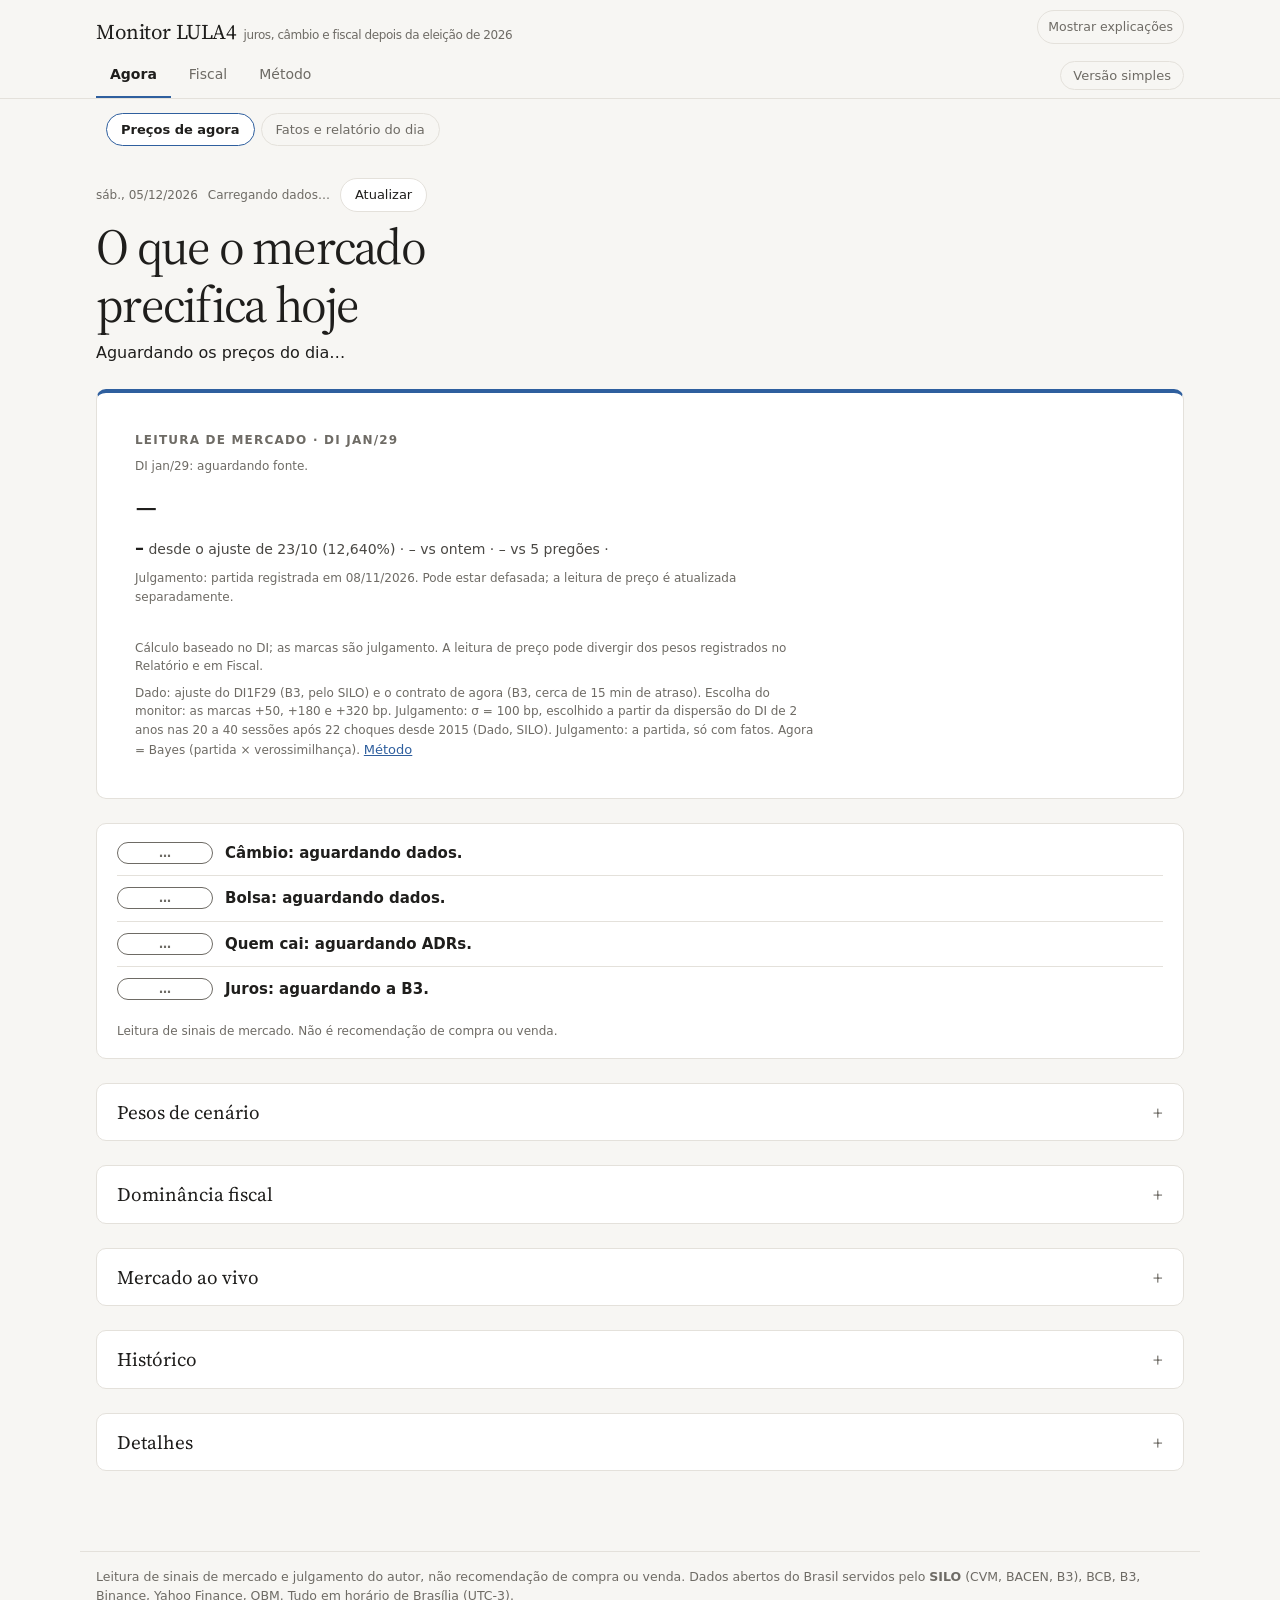
==== index.html @ 4f63d5fe "Fix Copom table, split fiscal alarms from conditions, daily price PR in Actions - Relatório: Copom c" ====
<!doctype html><html lang="pt-BR"><head><meta charset="utf-8"><meta name="viewport" content="width=device-width,initial-scale=1">
<title>Painel intraday · Monitor LULA4</title><meta name="robots" content="index,follow">
<link rel="preconnect" href="https://fonts.googleapis.com"><link rel="stylesheet" href="https://fonts.googleapis.com/css2?family=Source+Serif+4:opsz,wght@8..60,400&display=swap">
<link rel="stylesheet" href="assets/style.css">
<style>
/* Same look as the daily rates report: serif title and big numbers, light cards, sentence case. */
:root {
  --bg: #f7f6f3; --panel: #ffffff; --fg: #1f1e1c; --fg2: #4a4844; --muted: #6e6b65;
  --rule: #e4e1db; --grid: #eeece7; --accent: #2f5f9e;
  --s1: #2a78d6; --s1soft: #cfe0f6; --s2: #d0612f; --up: #b3261e; --down: #0f7b4f; --warn: #a15c00;
  --warnbg: #fbf1df; --badbg: #fbe8e5; --okbg: #e5f3eb;
  --f-body: system-ui, -apple-system, "Segoe UI", Roboto, sans-serif;
  --f-serif: "Source Serif 4", Georgia, "Times New Roman", serif;
  --f-mono: var(--f-body);
  --r: 10px;
}
@media (prefers-color-scheme: dark) { :root:not([data-theme="light"]) {
  --bg: #1a1917; --panel: #23221f; --fg: #edebe7; --fg2: #c2bfb8; --muted: #9a968f;
  --rule: #35332f; --grid: #2c2a27; --accent: #7fb0ee; --s1: #4a90e6; --s1soft: #1f3552; --s2: #e07a4a;
  --up: #f2847a; --down: #4cc38a; --warn: #f0b45c; --warnbg: #33270f; --badbg: #3a1d1a; --okbg: #12301f; color-scheme: dark; } }
:root[data-theme="dark"] {
  --bg: #1a1917; --panel: #23221f; --fg: #edebe7; --fg2: #c2bfb8; --muted: #9a968f;
  --rule: #35332f; --grid: #2c2a27; --accent: #7fb0ee; --s1: #4a90e6; --s1soft: #1f3552; --s2: #e07a4a;
  --up: #f2847a; --down: #4cc38a; --warn: #f0b45c; --warnbg: #33270f; --badbg: #3a1d1a; --okbg: #12301f; color-scheme: dark; }
* { box-sizing: border-box; }
body { margin: 0; background: var(--bg); color: var(--fg); font-family: var(--f-body); font-size: 15px; line-height: 1.5; -webkit-text-size-adjust: 100%; }
.wrap { max-width: 1120px; margin: 0 auto; padding: 0 16px 56px; display: flex; flex-direction: column; gap: 32px; }
a { color: var(--accent); }
.head { display: flex; flex-direction: column; gap: 6px; padding-top: 24px; }
h1 { font-family: var(--f-serif); font-weight: 400; font-size: 32px; line-height: 1.15; margin: 0; text-wrap: balance; }
.take { font-size: 17px; color: var(--fg); margin: 2px 0 0; max-width: 70ch; }
.sub { font-size: 13px; color: var(--muted); margin: 0; max-width: 80ch; }
.links { display: flex; flex-wrap: wrap; gap: 4px 16px; font-size: 13px; margin-top: 4px; }
.links a { color: var(--muted); }
.meta { font-size: 12px; color: var(--muted); display: flex; gap: 10px; align-items: center; flex-wrap: wrap; font-variant-numeric: tabular-nums; }
h2 { font-size: 20px; font-weight: 600; margin: 0; }
.ct { font-family: var(--f-serif); font-weight: 400; font-size: 21px; margin: 0 0 4px; }
h3 { font-size: 14px; font-weight: 600; margin: 16px 0 6px; }
h4 { font-size: 13px; font-weight: 600; margin: 14px 0 4px; color: var(--fg); }
p { margin: 0 0 8px; }
button { font: inherit; font-size: 13px; min-height: 34px; padding: 4px 14px; border-radius: 999px; border: 1px solid var(--rule); background: var(--panel); color: var(--fg); cursor: pointer; }
button:focus-visible, a:focus-visible, summary:focus-visible { outline: 2px solid var(--accent); outline-offset: 2px; }
.up { color: var(--up); } .down { color: var(--down); }
.sec { display: flex; flex-direction: column; gap: 12px; scroll-margin-top: 12px; }
.sec > .lead { font-size: 13px; color: var(--muted); max-width: 80ch; margin: -4px 0 0; }

/* tiles */
.strip { display: grid; grid-template-columns: repeat(auto-fit, minmax(min(100%, 12rem), 1fr)); gap: 12px; }
.strip a { text-decoration: none; color: inherit; background: var(--panel); border: 1px solid var(--rule); border-radius: var(--r); padding: 14px 16px; min-width: 0; display: flex; flex-direction: column; gap: 2px; }
.strip a:hover { border-color: var(--muted); }
.strip .k { font-size: 12px; color: var(--muted); }
.strip .v { font-family: var(--f-serif); font-weight: 400; font-size: 28px; line-height: 1.2; font-variant-numeric: tabular-nums; overflow-wrap: anywhere; }
.strip .s { font-size: 12px; color: var(--muted); }

.panel { background: var(--panel); border: 1px solid var(--rule); border-radius: var(--r); padding: 18px 20px; min-width: 0; }
.two { display: grid; grid-template-columns: repeat(auto-fit, minmax(min(100%, 22rem), 1fr)); gap: 12px; }
.lead { color: var(--fg2); }
.note { font-size: 12px; color: var(--muted); margin: 10px 0 0; }
.err { font-size: 12px; color: var(--warn); margin-top: 4px; }
.ph { border-style: dashed; background: transparent; }

/* verdicts */
.verdict { border-radius: var(--r); padding: 10px 12px; font-size: 14px; display: flex; gap: 10px; align-items: flex-start; }
.verdict > b { font-size: 12px; font-weight: 600; padding: 1px 8px; border-radius: 999px; white-space: nowrap; border: 1px solid currentColor; }
.verdict.bad { background: var(--badbg); } .verdict.bad > b { color: var(--up); }
.verdict.warn { background: var(--warnbg); } .verdict.warn > b { color: var(--warn); }
.verdict.ok { background: var(--okbg); } .verdict.ok > b { color: var(--down); }
.now { display: grid; gap: 0; }
.hero .hk { font-size: 12px; color: var(--muted); text-transform: uppercase; letter-spacing: .04em; }
.hero .hv { font-family: var(--f-serif); font-size: 36px; line-height: 1.15; margin: 2px 0 4px; }
.hero .hs { font-size: 14px; color: var(--fg2); } .hero .hs b { font-size: 18px; color: var(--fg); }
.hero .bars { display: grid; gap: 6px; margin-top: 14px; }
.hero .hbar { display: grid; grid-template-columns: 9rem minmax(0, 1fr) 3.2rem; gap: 2px 10px; align-items: center; font-size: 14px; }
.hero .bt { height: 14px; background: var(--grid); border-radius: 4px; overflow: hidden; } .hero .bt i { display: block; height: 100%; }
.hero .bv { text-align: right; font-variant-numeric: tabular-nums; font-weight: 600; }
.hero .bs { grid-column: 2 / 4; font-size: 12px; color: var(--muted); margin-top: -2px; }
.hero .src { font-size: 12px; color: var(--muted); margin: 8px 0 0; }
@media (max-width: 520px) { .hero .hbar { grid-template-columns: 6.5rem minmax(0, 1fr) 3rem; } .hero .hv { font-size: 28px; } }
html[data-leia="off"] .sec > .lead { display: none; }
.item { display: grid; grid-template-columns: 96px minmax(0, 1fr); gap: 4px 12px; padding: 11px 0; border-top: 1px solid var(--rule); }
.item:first-of-type { border-top: 0; padding-top: 0; }
.chip { font-size: 12px; font-weight: 600; padding: 1px 8px; border-radius: 999px; text-align: center; align-self: start; color: var(--muted); border: 1px solid currentColor; }
.chip.ok { color: var(--down); } .chip.warn { color: var(--warn); } .chip.bad { color: var(--up); }
.item .what { font-weight: 600; }
.item .do { color: var(--fg2); font-size: 14px; margin-top: 3px; }
.item .do b { color: var(--fg); }

.key { display: flex; flex-wrap: wrap; gap: 4px 16px; font-size: 13px; color: var(--fg2); margin-bottom: 4px; }
.stack { display: flex; height: 22px; border-radius: 6px; overflow: hidden; background: var(--grid); margin: 6px 0; }
.stack span { display: block; height: 100%; }
.mono { font-variant-numeric: tabular-nums; }
.fxi { display: grid; grid-template-columns: repeat(auto-fit, minmax(min(100%, 11rem), 1fr)); gap: 10px; }
.fxi > div { border: 1px solid var(--rule); border-radius: var(--r); padding: 10px 12px; min-width: 0; }
.fxi .k { font-size: 12px; color: var(--muted); }
.fxi .v { font-family: var(--f-serif); font-size: 24px; font-weight: 400; font-variant-numeric: tabular-nums; }
.fxi .s { font-size: 12px; color: var(--fg2); }
.key i { display: inline-block; width: 12px; height: 10px; border-radius: 2px; margin-right: 5px; vertical-align: -1px; }

/* tables */
table { border-collapse: collapse; width: 100%; font-size: 14px; font-variant-numeric: tabular-nums; }
th, td { padding: 8px; border-bottom: 1px solid var(--rule); text-align: left; vertical-align: top; }
thead th { font-size: 12px; font-weight: 500; color: var(--muted); vertical-align: bottom; }
td.n, th.n { text-align: right; white-space: nowrap; }
th small { display: block; font-weight: 400; color: var(--muted); font-size: 12px; }
.tw { overflow-x: auto; }
.okc, .badc { font-size: 11px; padding: 0 6px; border-radius: 999px; margin-left: 4px; border: 1px solid currentColor; }
.okc { color: var(--down); } .badc { color: var(--up); }
tr.hl th, tr.hl td { font-weight: 600; }
.bar { display: inline-block; height: 8px; border-radius: 2px; background: var(--s1); vertical-align: middle; margin-right: 6px; }

/* charts */
.chart { position: relative; touch-action: pan-y; }
.chart svg { display: block; width: 100%; height: auto; }
.chart text { fill: var(--muted); font-family: var(--f-body); font-size: 10px; font-variant-numeric: tabular-nums; }
.tip { position: absolute; pointer-events: none; background: var(--panel); color: var(--fg); border: 1px solid var(--rule); box-shadow: 0 2px 8px rgba(0,0,0,.12); font-size: 12px; font-variant-numeric: tabular-nums; padding: 4px 8px; border-radius: 6px; white-space: nowrap; transform: translate(-50%, -115%); }
.legend { display: flex; flex-wrap: wrap; gap: 4px 14px; font-size: 12px; color: var(--muted); margin-bottom: 4px; }
.legend span::before { content: ""; display: inline-block; width: 12px; height: 3px; border-radius: 2px; background: var(--c); vertical-align: middle; margin-right: 5px; }
.legend span.dash::before { background: none; border-top: 2px dashed var(--c); height: 0; }

/* similarity */
.simlist { display: grid; gap: 6px; margin-top: 6px; }
.sim { display: grid; grid-template-columns: minmax(0, 190px) minmax(0, 1fr) 46px; gap: 10px; align-items: center; font-size: 13px; }
.sim .bar2 { height: 10px; border-radius: 3px; background: var(--grid); overflow: hidden; }
.sim .bar2 span { display: block; height: 100%; background: var(--s1); }
.sim.top .bar2 span { background: var(--up); }
.sim.top .nm { font-weight: 600; }
.sim .pc { text-align: right; font-variant-numeric: tabular-nums; }
.sim .nm small { color: var(--muted); margin-left: 4px; }
@media (max-width: 560px) { .sim { grid-template-columns: minmax(0, 1fr) 46px; } .sim .bar2 { grid-column: 1 / -1; grid-row: 2; } }

/* collapsed details */
details { border-top: 1px solid var(--rule); }
details:first-of-type { border-top: 0; }
summary { cursor: pointer; padding: 10px 0; font-weight: 600; list-style: none; display: flex; justify-content: space-between; gap: 12px; min-height: 44px; align-items: center; }
summary::-webkit-details-marker { display: none; }
summary::after { content: "+"; color: var(--muted); font-size: 18px; font-weight: 400; }
details[open] > summary::after { content: "−"; }
details > div { padding: 0 0 12px; color: var(--fg2); font-size: 14px; }
details > div p, details > div li { max-width: 72ch; }
details.box { background: var(--panel); border: 1px solid var(--rule); border-radius: var(--r); padding: 4px 20px; }
details.box > summary { font-family: var(--f-serif); font-weight: 400; font-size: 19px; }
details.box > div { padding-bottom: 16px; }
details.box > summary h2 { font: inherit; margin: 0; }
.how { font-size: 13px; color: var(--accent); white-space: nowrap; }
code { font-size: 12.5px; background: var(--grid); padding: 1px 4px; border-radius: 3px; }

/* dominance score */
.dom { display: grid; grid-template-columns: 150px minmax(0, 1fr); gap: 16px; align-items: start; margin-top: 6px; }
.score { border-radius: var(--r); padding: 12px 10px; text-align: center; background: var(--grid); }
.score .sn { display: block; font-family: var(--f-serif); font-size: 56px; line-height: 1; font-weight: 400; font-variant-numeric: tabular-nums; }
.score .sd { display: block; font-size: 12px; color: var(--fg2); margin-top: 6px; }
.score.ok { background: var(--okbg); } .score.ok .sn { color: var(--down); }
.score.warn { background: var(--warnbg); } .score.warn .sn { color: var(--warn); }
.score.bad { background: var(--badbg); } .score.bad .sn { color: var(--up); }
.sig { list-style: none; margin: 0; padding: 0; display: grid; gap: 0; }
.sig li { display: grid; grid-template-columns: 14px minmax(0, 1fr) auto; gap: 10px; align-items: baseline; padding: 7px 0; border-top: 1px solid var(--rule); font-size: 14px; }
.sig li:first-child { border-top: 0; }
.sig li::before { content: ""; width: 10px; height: 10px; border-radius: 50%; background: var(--grid); border: 1px solid var(--rule); transform: translateY(1px); }
.sig li.on::before { background: var(--up); border-color: var(--up); }
.sig li.na { color: var(--muted); }
.sig .v { font-size: 13px; color: var(--fg2); white-space: nowrap; font-variant-numeric: tabular-nums; }
.sig li.on .t { font-weight: 600; }
@media (max-width: 560px) { .sig li { grid-template-columns: 14px minmax(0, 1fr); } .sig .v { grid-column: 2; white-space: normal; } .dom { grid-template-columns: minmax(0, 1fr); } .score { display: flex; align-items: baseline; gap: 10px; text-align: left; } .score .sn { font-size: 40px; } }
@media (max-width: 560px) {
  body { font-size: 14.5px; }
  .wrap { gap: 26px; }
  h1 { font-size: 26px; }
  .take { font-size: 16px; }
  .strip { grid-template-columns: repeat(2, minmax(0, 1fr)); gap: 8px; }
  .strip a { padding: 10px 12px; }
  .strip .v { font-size: 22px; }
  .panel { padding: 14px; }
  details.box { padding: 2px 14px; }
  .item { grid-template-columns: minmax(0, 1fr); }
  .chip { justify-self: start; }
  .verdict { flex-direction: column; gap: 6px; }
  table.cards thead { display: none; }
  table.cards, table.cards tbody, table.cards tr, table.cards th, table.cards td { display: block; width: 100%; }
  table.cards tr { border: 1px solid var(--rule); border-radius: var(--r); padding: 8px 10px; margin-bottom: 8px; display: grid; grid-template-columns: repeat(3, minmax(0, 1fr)); gap: 6px 10px; }
  table.cards th { border: 0; padding: 0 0 2px; font-size: 14px; grid-column: 1 / -1; }
  table.cards th small { display: inline; margin-left: 6px; }
  table.cards td { border: 0; padding: 0; text-align: left; white-space: normal; }
  table.cards td::before { content: attr(data-label); display: block; font-size: 11px; color: var(--muted); }
  table.cards td.cond { grid-column: 1 / -1; display: block; text-align: left; color: var(--fg2); font-size: 13px; white-space: normal; }
  table.cards td.cond::before { content: none; }
}
table.compact th, table.compact td { padding: 7px 6px; }
@media (max-width: 560px) { table.compact { font-size: 13px; } table.compact .hide-m { display: none; } table.compact th small { font-size: 11px; } }
img{max-width:100%}[hidden]:not([hidden=until-found i]){display:none!important}
</style>
<link rel="stylesheet" href="assets/remake.css">
<style>.site-head{background:var(--bg,#f7f6f3)} .wrap{padding-top:0}</style><link rel="stylesheet" href="assets/leia.css"><script src="assets/leia.js" defer></script></head><body>
<header class="site-head"><div class="in"><p class="site-title">Monitor LULA4<small>juros, câmbio e fiscal depois da eleição de 2026</small></p><nav class="tabs" aria-label="Páginas"><a href="index.html" aria-current="page">Agora</a><a href="dominancia.html">Fiscal</a><a href="metodo.html">Método</a><a href="simples.html" class="tab-simple">Versão simples</a></nav></div></header><nav class="subtabs" aria-label="Agora"><a href="index.html" aria-current="page">Preços de agora</a><a href="relatorio.html">Fatos e relatório do dia</a></nav>


<div class="wrap">
  <header class="head" id="topo">
    <div class="meta"><span id="today"></span><span id="clock">Carregando dados…</span><button id="refresh" type="button">Atualizar</button></div>
    <h1>O que o mercado precifica hoje</h1>
    <p class="take" id="take">Aguardando os preços do dia…</p>
  </header>

  <section class="sec" id="s-px" aria-label="O que o DI precifica">
  <div class="panel hero">
    <div class="hk">Leitura de mercado · DI jan/29</div>
    <p class="src" id="di-status" role="status">DI jan/29: aguardando fonte.</p>
    <div class="hv" id="hx-sc">–</div>
    <div class="hs"><b id="hx-bp">–</b> desde o ajuste de 23/10 (12,640%) · <span id="hx-d1">–</span> vs ontem · <span id="hx-d5">–</span> vs 5 pregões · <span id="hx-pos"></span></div>
    <p class="src" id="weights-status" role="status">Partida: aguardando arquivo de pesos.</p>
    <div class="bars" id="hx-bars"></div>
    <p class="src">Cálculo baseado no DI; as marcas são julgamento. A leitura de preço pode divergir dos pesos registrados no Relatório e em Fiscal.</p>
    <p class="src">Dado: ajuste do DI1F29 (B3, pelo SILO) e o contrato de agora (B3, cerca de 15 min de atraso). Escolha do monitor: as marcas +50, +180 e +320 bp. Julgamento: σ = 100 bp, escolhido a partir da dispersão do DI de 2 anos nas 20 a 40 sessões após 22 choques desde 2015 (Dado, SILO). Julgamento: a partida, só com fatos. Agora = Bayes (partida × verossimilhança). <a class="how" href="#m6">Método</a></p>
  </div>
  </section>

  <section class="sec" aria-label="Resumo">
  <nav class="strip" aria-label="Números principais" hidden>
    <a href="#s-sc" hidden><div class="k">Cenário que o DI precifica</div><div class="v" id="m-sc">–</div><div class="s" id="m-sc-s">–</div></a>
    <a href="#s-dom"><div class="k">Dominância fiscal</div><div class="v" id="m-dom">–</div><div class="s" id="m-dom-s">sinais acesos</div></a>
    <a href="#s-di"><div class="k">DI jan/29</div><div class="v" id="m-di">–</div><div class="s" id="m-di-s">abre às 9h</div></a>
    <a href="#s-fx"><div class="k" id="m-fx-k">Dólar vs PTAX anterior</div><div class="v" id="m-fx">–</div><div class="s" id="m-fx-s">–</div></a>
  </nav>
  <div id="pagemsg" class="verdict warn" hidden></div>
  <div class="panel now" aria-label="Leitura de agora">
    <div class="item" id="n-fx"><span class="chip">…</span><div><div class="what">Câmbio: aguardando dados.</div></div></div>
    <div class="item" id="n-eq"><span class="chip">…</span><div><div class="what">Bolsa: aguardando dados.</div></div></div>
    <div class="item" id="n-who"><span class="chip">…</span><div><div class="what">Quem cai: aguardando ADRs.</div></div></div>
    <div class="item" id="n-di"><span class="chip">…</span><div><div class="what">Juros: aguardando a B3.</div></div></div>
    <p class="note">Leitura de sinais de mercado. Não é recomendação de compra ou venda.</p>
  </div>
  </section>

  <section class="sec" id="s-sc"><details class="box"><summary><h2 id="h-sc">Pesos de cenário</h2></summary><div>
    <p class="lead">O peso de partida vem do relatório diário de juros (só fatos, escala de 3 degraus). O peso de agora aplica a regra de mercado a ele. A coluna "O DI precifica" mostra o cenário que a alta do DI jan/29 desde <span id="el-d">23/10</span> já paga. <a class="how" href="#m6">Como funciona</a></p>
    <div class="panel">
    <div class="tw"><table class="cards">
      <thead><tr><th>Cenário</th><th class="n">Início (relatório diário)</th><th class="n">Agora (mercado)</th><th class="n">O DI precifica</th><th class="n">DI jan/29 esperado</th><th class="n">1 mês</th><th class="n">3 meses</th><th class="n">12 meses</th><th>O que precisa acontecer</th></tr></thead>
      <tbody id="scen"><tr><td>Aguardando o câmbio…</td></tr></tbody>
    </table></div>
    <div id="sc-out" class="verdict warn" style="margin-top:10px" hidden></div>
    <p class="note"><b>Nota sobre 12 meses:</b> a coluna de 12 meses usa o dólar futuro (DOL) como âncora. O futuro inclui cerca de 5,5% ao ano de diferencial de juros. Ele é o preço para travar o dólar, não uma previsão pura. Na média, o dólar à vista sobe menos do que o futuro indica. <a class="how" href="#m7">Como funciona</a></p>
    </div>
    <div class="panel ph" id="s-facts">
      <h3 style="margin-top:0">Fatos do dia: escala de 3 degraus</h3>
      <p class="note" style="margin:0">Hoje os fatos do dia e os pesos de partida estão no <a href="relatorio.html">relatório diário de juros</a>. Quando o relatório entrar neste painel, a tabela de fatos fica aqui.</p>
    </div>
  </div></details></section>

  <section class="sec" id="s-dom"><details class="box"><summary><h2 id="h-dom">Dominância fiscal</h2></summary><div>
    <p class="lead">Há dominância fiscal quando subir o juro deixa de proteger o real: o juro sobe, o real cai e a inflação esperada sobe, tudo junto. O placar acende cada um dos 6 sinais de mercado que mostram isso. <a class="how" href="#m10">Como funciona</a></p>
    <div class="panel">
    <div class="dom">
      <div class="score" id="dom-score"><span class="sn" id="dom-n">–</span><span class="sd" id="dom-of">sinais acesos</span></div>
      <ul class="sig" id="dom-list"><li class="na"><span class="t">Aguardando o SILO e a B3…</span></li></ul>
    </div>
    <div id="dom-out" class="verdict warn" style="margin-top:12px" hidden></div>
    <h3>Juro de 2 anos: nominal, real e inflação implícita</h3>
    <div class="tw"><table class="compact">
      <thead><tr><th>Taxa</th><th class="n">23/10</th><th class="n">Último fech.</th><th class="n">Agora</th><th class="n">Desde 23/10</th></tr></thead>
      <tbody id="dom-tab"><tr><td>Aguardando o SILO…</td></tr></tbody>
    </table></div>
    <h3>Correlação de 20 dias entre o DI de 2 anos e o dólar</h3>
    <div class="legend"><span style="--c:var(--s1)">Correlação dos movimentos diários</span><span class="dash" style="--c:var(--muted)">Zero</span></div>
    <div class="chart" id="c-corr"></div>
    <div class="err" id="e-silo" hidden></div>
    <p class="note" id="dom-src">Histórico: SILO (curvas PRE e DPL da B3, vértice de 720 dias, e PTAX do BCB), 2 anos de dados diários. Hoje: variação do DI jan/29 e do DAP de cerca de 2 anos (B3) e o dólar de agora.</p>
    </div>
  </div></details></section>

  <section class="sec" id="s-live"><details class="box"><summary><h2 id="h-live">Mercado ao vivo</h2></summary><div>
    <p class="lead">Juros, câmbio e bolsa, com cerca de 15 minutos de atraso na B3. Cada cartão diz de onde vem o número.</p>
    <div class="panel" id="s-di"><h3 class="ct">Juros</h3>
    <p class="lead">Um dólar mais alto já sobe o DI, porque traz mais inflação. A parte que sobra não é explicada pelo câmbio. Ela inclui prêmio fiscal, mas também Selic e inflação esperada. <a class="how" href="#m5">Como funciona</a></p>
    <div class="fxi" style="margin-bottom:12px">
      <div><div class="k">DI jan/29 (DI1F29)</div><div class="v" id="di29-v">–</div><div class="s" id="di29-s">–</div></div>
      <div><div class="k">Vértice que mais subiu</div><div class="v" id="dimax-v">–</div><div class="s" id="dimax-s">–</div></div>
    </div>
    <h3>Curva de DI da B3: ajuste anterior contra agora</h3>
    <div class="legend"><span class="dash" style="--c:var(--muted)">Ajuste anterior</span><span style="--c:var(--s1)">Agora (último negócio)</span><span style="--c:var(--s2)">Ponto = DI jan/29</span></div>
    <div class="chart" id="c-di"></div>
    <div class="tw"><table class="compact">
      <thead><tr><th>Contrato</th><th class="n">Ajuste ant.</th><th class="n">Agora</th><th class="n">Variação</th></tr></thead>
      <tbody id="di-tab"><tr><td>Carregando…</td></tr></tbody>
    </table></div>
    <h3>Choque local: sem o movimento global</h3>
    <p style="font-size:14px">Parte global = o que o peso mexicano, o rand, o Treasury de 10 anos, o ETF de emergentes (EEM) e o índice do dólar (DXY) explicam hoje. O resto é local. O global explica pouco do DI; a maior parte do movimento é local.</p>
    <div class="tw"><table class="compact">
      <thead><tr><th>Hoje</th><th class="n">Bruto</th><th class="n">Global</th><th class="n">Local</th><th class="n">Local em desvios</th></tr></thead>
      <tbody id="loc-tab"><tr><td>Aguardando o Yahoo…</td></tr></tbody>
    </table></div>
    <h3>Prêmio do DI jan/29 sobre a Selic do Focus</h3>
    <div class="fxi">
      <div><div class="k">DI jan/29 agora</div><div class="v" id="pr-di">–</div><div class="s" id="pr-di-s">–</div></div>
      <div><div class="k">Taxa que o Focus implica</div><div class="v" id="pr-fo">–</div><div class="s" id="pr-fo-s">–</div></div>
      <div><div class="k">Prêmio</div><div class="v" id="pr-bp">–</div><div class="s">prazo e risco, mais o erro do Focus</div></div>
    </div>
    <p class="note" id="pr-note">Só informação: o prêmio não entra na regra dos pesos.</p>
    <div id="di-out" class="verdict warn" style="margin-top:10px"><b>Aguardando</b><span>O pregão de DI abre às 9h.</span></div>
    <div class="err" id="e-di" hidden></div>
    <p class="note" id="di-src">Fonte do DI: B3, API cotacao.b3.com.br/mds/api/v1/DerivativeQuotation/DI1 (contratos DI1F27, F28, F29, F31 e F33; "Ajuste ant." = preço de ajuste do pregão anterior, "Agora" = último preço negociado), lida a cada 2 min com cerca de 15 min de atraso.</p>
    </div>
    <div class="panel" id="s-fx"><h3 class="ct">Câmbio</h3>
    <p class="lead">Antes das 9h o câmbio oficial não negocia. O painel compara as fontes e descarta a que destoa. <a class="how" href="#m1">Como funciona</a></p>
    <div class="tw"><table class="compact">
      <thead><tr><th>Fonte</th><th class="n">Cotação</th><th class="n">vs PTAX</th><th>Status</th></tr></thead>
      <tbody id="fx-tab"><tr><td>Carregando…</td></tr></tbody>
    </table></div>
    <div id="fx-out" class="verdict warn" style="margin-top:10px" hidden></div>
    <div class="err" id="e-ptax" hidden></div>
    <p class="note" id="lim-note">Limite de alta do dólar futuro: aguardando a PTAX.</p>
    <h3>USDT/BRL, últimas 48 horas</h3>
    <div class="legend"><span style="--c:var(--s1)">USDT/BRL</span><span class="dash" style="--c:var(--muted)" id="lg-ptax">PTAX anterior</span></div>
    <div class="chart" id="c-usdt"></div><div class="err" id="e-usdt" hidden></div>
      <h3 id="s-cup" style="margin-top:22px">Curva do dólar e cupom cambial</h3>
    <p class="lead">O dólar futuro até 2031 e o DI do mesmo mês dão o juro em dólar que o mercado embute no futuro. Se o cupom salta de um dia para o outro, o futuro e o spot descolaram. <a class="how" href="#m9">Como funciona</a></p>
    <h3>Dólar futuro contra os 3 cenários</h3>
    <div class="legend"><span class="dash" style="--c:var(--muted)">DOL, ajuste anterior</span><span style="--c:var(--s1)">DOL, último negócio</span><span style="--c:var(--down)">Âncora retomada</span><span style="--c:var(--warn)">Deriva fiscal</span><span style="--c:var(--up)">Estresse e espiral</span></div>
    <div class="chart" id="c-dol"></div>
    <p class="note" id="dol-note">Aguardando o dólar futuro e o câmbio…</p>
    <h3>Cupom cambial implícito</h3>
    <div class="legend"><span class="dash" style="--c:var(--muted)">Ajuste anterior</span><span style="--c:var(--s1)">Agora (onde o dólar futuro negociou)</span></div>
    <div class="chart" id="c-cup"></div>
    <div class="tw"><table class="compact">
      <thead><tr><th>Contrato</th><th class="n">DOL ajuste ant.</th><th class="n">DOL agora</th><th class="n">Cupom ant.</th><th class="n">Cupom agora</th></tr></thead>
      <tbody id="cup-tab"><tr><td>Carregando…</td></tr></tbody>
    </table></div>
    <div id="cup-out" class="verdict warn" style="margin-top:10px" hidden></div>
    <div class="err" id="e-dol" hidden></div>
    <p class="note">Fonte: B3, API cotacao.b3.com.br/mds/api/v1/DerivativeQuotation/DOL (dólar futuro) e DI1 (juros), lido pelo navegador; o DOL é lido a cada 8 min, com cerca de 15 min de atraso. * = menos de 20 dias úteis: cupom instável, fora do gráfico.</p>
    </div>
    <div class="panel" id="s-eq"><h3 class="ct">Bolsa</h3>
    <p class="lead">O EWZ cai em dólar por dois motivos: o real perde valor e as ações caem em reais. Antes das 9h o dólar à vista não negocia, então há duas leituras possíveis. <a class="how" href="#m2">Como funciona</a></p>

    <h3>Leitura 1: se o dólar de agora estiver certo</h3>
    <p style="font-size:14px">Ibovespa implícito em reais: <b id="eq-tot" class="mono">–</b>. Partes da queda:</p>
    <div class="stack" id="eq-bar" role="img" aria-label="Partes da queda do Ibovespa"></div>
    <div class="key" id="eq-key"></div>

    <h3>Leitura 2: se a bolsa estiver certa</h3>
    <div class="fxi">
      <div><div class="k">Dólar que torna o EWZ coerente</div><div class="v" id="fi-v">–</div><div class="s" id="fi-r">–</div></div>
      <div><div class="k">Dólar de agora (USDT sem prêmio)</div><div class="v" id="fi-now">–</div><div class="s" id="fi-now-s">–</div></div>
    </div>
    <div id="eq-out" class="verdict warn" style="margin-top:12px" hidden></div>

    <h3>Fluxo estrangeiro na bolsa (B3, ações)</h3>
    <div class="fxi">
      <div><div class="k">Último dia</div><div class="v" id="ff-1">–</div><div class="s" id="ff-1s">–</div></div>
      <div><div class="k">Soma de 5 dias</div><div class="v" id="ff-5">–</div><div class="s" id="ff-5s">–</div></div>
    </div>
    <div class="err" id="e-flow" hidden></div>
    <p class="note">Fonte: SILO (B3, investidor estrangeiro, R$). O dado sai com 2 dias úteis de atraso, e a B3 guarda só cerca de 21 dias, então não há teste histórico. "Saída forte" = soma de 5 dias abaixo de −3 bi, por julgamento. É só o fluxo em ações, não o de DI nem o de câmbio, e não move os pesos dos cenários.</p>
    <h3>Ação por ação, pelas ADRs em Nova York</h3>
    <p class="lead" style="font-size:14px">Cada ação tem a própria sensibilidade ao dólar. O desvio mostra quanto ela cai além do normal, em desvios padrão. <a class="how" href="#m4">Como funciona</a></p>
    <div class="tw"><table class="compact">
      <thead><tr><th>Ação</th><th class="n">Em reais</th><th class="n">Justo</th><th class="n">Desvio</th><th class="hide-m">Leitura</th></tr></thead>
      <tbody id="stk"><tr><td>Carregando…</td></tr></tbody>
    </table></div>
    <h3>EWZ hoje, pré-mercado incluído</h3>
    <div class="legend"><span style="--c:var(--s2)">EWZ</span><span class="dash" style="--c:var(--muted)">Fechamento anterior</span></div>
    <div class="chart" id="c-ewz"></div><div class="err" id="e-y" hidden></div>
    <p class="note">Pré-mercado: das 5h às 10h30 de Brasília, com pouco volume.</p>
    </div>
  </div></details></section>

  <section class="sec" id="s-hist"><details class="box"><summary><h2 id="h-hist">Histórico</h2></summary><div>
    <p class="lead">O painel grava uma leitura a cada 5 minutos enquanto você o tem aberto, neste navegador. O histórico base vem de um arquivo do site, com as leituras feitas até 28/10/2026. Antes disso e nos dias sem leitura, o SILO completa com o fechamento diário desde 01/09/2026. <a class="how" href="#m11">Como funciona</a></p>
    <div class="panel">
    <div class="legend"><span style="--c:var(--s1)">Dólar (R$)</span></div>
    <div class="chart" id="c-hist-fx"></div>
    <div class="tw"><table class="compact">
      <thead><tr><th>Dia</th><th class="n">Dólar</th><th class="n">DI jan/29</th><th class="n">CDS 5a</th><th class="n">Pesos agora</th><th class="n">Placar</th><th class="n">Leituras</th></tr></thead>
      <tbody id="hist-tab"><tr><td>Aguardando o histórico…</td></tr></tbody>
    </table></div>
    <p class="note" id="hist-note">Cada linha mostra a última leitura do dia.</p>
    </div>
  </div></details></section>

  <section class="sec" id="s-more"><details class="box"><summary><h2 id="h-more">Detalhes</h2></summary><div>
    <details class="box" id="s-mon"><summary>Monitor: bolsa, FIIs, curva e CDS</summary><div>
    <p class="lead">Quatro números de acompanhamento. Antes das 10h, IBOV e IFIX mostram o último fechamento.</p>
    <div class="fxi">
      <div><div class="k">Ibovespa (B3)</div><div class="v" id="mo-ibov">–</div><div class="s" id="mo-ibov-s">–</div></div>
      <div><div class="k">IFIX (via ETF XFIX11)</div><div class="v" id="mo-ifix">–</div><div class="s" id="mo-ifix-s">–</div></div>
      <div><div class="k">Inclinação da curva: DI jan/33 − jan/27</div><div class="v" id="mo-curve">–</div><div class="s" id="mo-curve-s">–</div></div>
      <div><div class="k">Diferencial de câmbio: USDT − spot</div><div class="v" id="mo-fxd">–</div><div class="s" id="mo-fxd-s">–</div></div>
      <div><div class="k">CDS Brasil 5 anos (OBM, ICE/DTCC)</div><div class="v" id="mo-cds">–</div><div class="s" id="mo-cds-s">–</div></div>
    </div>
    <div class="err" id="e-cds" hidden></div>
    <p class="note">CDS: fechamento do dia anterior, atualizado uma vez por pregão; não há CDS intradiário gratuito. O EMBI+ foi descontinuado pelo J.P. Morgan em jul/2024, então o CDS de 5 anos é a medida de risco-país. Circuit breaker da B3: queda de 10% para 30 min, 15% para 1 h, 20% a critério da B3; durante a parada o Ibovespa do Yahoo fica congelado e o painel avisa. Inclinação: positiva quando o vértice longo paga mais que o curto. Se ela sobe no dia, o mercado cobra prêmio no longo (fiscal). Diferencial de câmbio: USDT/BRL contra o USD/BRL do Yahoo; o normal em dia útil é +0,4%. Acima de 1,5% o spot está parado ou o USDT tem prêmio de estresse. A linha menor mostra o dólar que o EWZ precifica contra o dólar de agora.</p>
    </div></details>
    <details class="box" id="s-pr"><summary>Precedentes: quão perto hoje está de cada choque</summary><div>
    <p class="lead">Hoje é comparado com 8 choques em 7 variáveis do dia: dólar, Ibovespa, DI de 1, 2 e 5 anos, inclinação da curva e estatais contra privadas. 100% quer dizer igual a hoje. 0% quer dizer tão longe de hoje quanto um dia sem choque. <a class="how" href="#m8">Como funciona</a></p>
    <div id="sim" class="simlist"><p class="note">Aguardando o câmbio e o DI…</p></div>
    <div id="sim-out" class="verdict warn" style="margin-top:10px" hidden></div>
    <h3>Os números de cada choque, no dia</h3>
    <div class="tw"><table class="cards">
      <thead><tr><th>Evento</th><th class="n">Dólar</th><th class="n">Ibovespa</th><th class="n">Ibovespa justo</th><th class="n">DI 1a</th><th class="n">DI 2a</th><th class="n">DI 5a</th><th class="n">Inclinação 5a − 1a</th><th class="n">Estatais − privadas</th><th class="n">DI 2a, 20 dias depois</th></tr></thead>
      <tbody id="prec"></tbody>
    </table></div>
    <p><b>O que isso diz para hoje:</b> em choques fiscais (fala de Lula em 2022, pacote de 2024), o DI de 2 anos continuou a subir por semanas: +96 bp no dia e +102 bp em 20 dias em 2022, +28 bp no dia e +208 bp em 20 dias em 2024. No choque político pontual (Joesley), o DI devolveu cerca de 70% em 20 dias. <b>Ação:</b> o precedente mais próximo diz o que esperar das próximas semanas; nos choques fiscais passados o DI não voltou rápido.</p>
    <p class="note">* 2014 e 2017: dólar pela PTAX, porque o Silo tem o dólar futuro só a partir de 2018. Hoje: DI 1a = DI jan/28, DI 2a = DI jan/29, DI 5a = DI jan/31 (4 anos), contra o ajuste anterior; estatais − privadas pelas ADRs (Petrobras menos a média de Itaú e Vale). Precedentes: curva PRE da B3 (vértices de 360, 720 e 1.800 dias), Ibovespa, dólar futuro e ações do Silo (Delos Labs), dados diários de fechamento até 22/10/2026.</p>
    </div></details>
    <details class="box" id="h-obj"><summary>Sobre este painel</summary><div>
      <p>Este painel é a <b>visão rápida</b>. Ele lê os preços de mercado ao longo do dia (câmbio, EWZ, ADRs, curva de DI, CDS) e aplica a regra de mercado aos pesos de partida.</p>
      <p>A <b>visão lenta</b> é o <a href="relatorio.html">relatório diário de juros</a>: fatos e fechamento da B3, uma vez por dia. Dele saem os pesos de partida. A dívida, a rolagem e a âncora de inflação estão no <a href="dominancia.html">monitor de dominância fiscal</a>. Este painel não muda os pesos de partida; o relatório do dia seguinte decide.</p>
    </div></details>
    <details class="box" id="h-m"><summary>Método</summary><div>
    <p>Cada número do painel vem de um destes 6 passos. Toque para abrir.</p>
    <details id="g1"><summary>1. Cenários e dólar por cenário</summary><div><div id="m6">
      <p>Os 3 cenários são os mesmos do monitor de juros e do documento "Dominância fiscal": Âncora retomada (Framework holds no monitor), Deriva fiscal (Fiscal drift) e Estresse e espiral (Institutional stress).</p>
      <p><b>Início (relatório diário):</b> o relatório diário de juros fixa os pesos só com fatos, sem preços, pela escala de 3 degraus. Em 27/10: 43 · 32 · 25 (26/10: 45 · 33 · 22; antes da eleição: 45 · 35 · 20). <b>Agora (mercado):</b> regra de Bayes. A partida é a prior; a observação é o nível do DI jan/29 desde 23/10; cada cenário é uma normal centrada na sua marca, com σ = 100 bp. Agora = partida × verossimilhança, normalizado. Como a observação é o nível acumulado, a conta parte da partida todo dia para não reaplicar o nível anterior; fatos também podem afetar o DI, de modo que a independência das informações não está garantida; um repricing que persiste continua sendo absorvido. A média ponderada do dólar usa os pesos de agora. A revisão semanal aplica os gatilhos (equipe econômica, Orçamento 2027, Copom, contestação do resultado, rating) à partida.</p>
      <p><b>O que o DI precifica:</b> cada cenário supõe uma alta do DI jan/29 desde 23/10 (ajuste 12,640%): +50, +180 e +320 bp. A coluna "O DI precifica" é a verossimilhança de cada marca para a alta de agora, com prior igual entre os três (σ = 100 bp). Acima de +320 bp, o Estresse domina e o painel avisa que o mercado está além do pior cenário.</p>
      <p><b>De onde vem o σ:</b> uma versão de outubro usava Bayes com σ = 35 bp e saturava: qualquer dia forte dava 100% a um cenário. Entre 27 e 29/10 valeu uma regra ad hoc, agora = partida + 0,3 × (DI − partida), com limite de 15 pontos; o 0,3 não tinha origem. Desde 29/10 o σ é medido: nas 20 a 40 sessões depois de 22 choques do DI de 2 anos desde 2015 (dias com movimento acima de 2 desvios, curva PRE de 720 dias, SILO), o desvio padrão do movimento é de 62 a 113 bp. σ = 100 bp fica nesse intervalo. Com σ = 80 a partida de 45 · 32 · 23 e +216 bp dariam 12 · 66 · 22; com 120, 27 · 48 · 25.</p>
      <p>Dólar no prazo = PTAX de 23/10 × (1 + choque acumulado × fração que resta), com as frações do passo 2. A média ponderada usa os pesos de agora (mercado).</p>
    </div><div id="m7"><h4>Dólar por cenário e limites gerais</h4>
      <p>Dólar no prazo = PTAX de 23/10 × (1 + choque acumulado desde 23/10 × fração que resta). <b>Âncora: estimada.</b> Projeções locais (Jordà, 2005) com a PTAX de 2008 a out/2026 (4.664 dias). O choque local é o dólar menos 0,67 × a média de USD/MXN e USD/ZAR, para tirar o movimento global. Nos 213 dias com choque local acima de 2 desvios padrão, a fração que resta é 0,75 em 1 mês (erro padrão 0,17), 0,76 em 3 meses (0,24), 0,92 em 6 meses (0,34) e 0,73 em 12 meses (0,52); erros HAC. Em todos os dias ela fica perto de 1. Conclusão: o choque local do real quase não volta sozinho. A Âncora usa 0,75 nos 3 prazos. Faixa de 80% só do erro do coeficiente: 0,53 a 0,97 em 1 mês e 0,06 a 1,40 em 12 meses; a dispersão de cada evento é bem maior.</p>
      <p><b>Deriva e Estresse: julgamento.</b> O teste com o excesso do DI (a parte não explicada pelo câmbio) não separa os cenários: a interação não é significativa em nenhum prazo, e há só 11 dias com excesso acima de 60 bp. Por isso as frações da Deriva (1,1 · 0,9 · 0,9) e do Estresse (1,4 · 1,8 · 2,2) são julgamento, com o piso da Âncora: um cenário pior não pode terminar com o dólar abaixo dela.</p>
      <p><b>12 meses: âncora no dólar futuro.</b> Em 12 meses o painel mantém a diferença entre os cenários, mas move os 3 juntos para que a média ponderada (pesos de agora) seja igual ao DOL de cerca de 12 meses. Se esse contrato não negociou hoje, o painel usa o ajuste anterior × (dólar de agora ÷ PTAX anterior). Cuidado: o futuro inclui o diferencial de juros (cerca de 5,5% ao ano em 23/10), então este é o preço de mercado para travar o dólar, não uma previsão pura do dólar à vista. A cada dia o preço à vista costuma subir menos que o futuro indica, porque o investidor cobra para carregar o real. Em 1 e 3 meses os níveis seguem as frações acima.</p>
      <p>Limites: (1) o EWZ no pré-mercado tem pouco volume, então a abertura do Ibovespa às 10h é o teste real; (2) todas as relações são lineares, e choques muito grandes podem ser maiores que o modelo prevê; (3) o modelo não vê notícias, só preços.</p>
      <p>Dados ao vivo, lidos direto pelo seu navegador: Binance (USDT/BRL), B3 (DI, DOL e DAP, com cerca de 15 minutos de atraso), BCB (PTAX, Focus e Selic) e o SILO (curvas, PTAX e fluxo estrangeiro). Yahoo Finance (EWZ, dólar, Ibovespa, XFIX11, ADRs) e o CDS da OBM passam por uma função do próprio site, porque essas duas fontes não aceitam leitura direta do navegador. Cada leitura roda a cada 2 minutos, e a linha no topo mostra a hora da última leitura boa de cada fonte. Se uma fonte falha, o painel mantém o último dado. Dados históricos: SILO (Delos Labs), dados diários, não intradiários.</p>
    </div></div></details>
    <details id="g2"><summary>2. Dominância fiscal: os 6 sinais</summary><div><div id="m10">
      <p>A ideia vem de um estudo com dados do Brasil de 2002 (Blanchard, 2004): quando a dívida é alta, um juro maior aumenta o risco de calote e o real perde valor, em vez de ganhar. O sinal no mercado é o juro e o dólar subirem juntos, com a inflação esperada também em alta.</p>
      <ol>
        <li><b>Juro e dólar sobem juntos.</b> Correlação de 20 dias entre a variação diária do DI de 2 anos (vértice PRE 720 d) e a do dólar (PTAX), com o dia de hoje incluído. Acende acima de 0,4.</li>
        <li><b>Juro real de 2 anos sobe.</b> Curva DPL 720 d (juro real da B3). Acende com alta de 25 bp ou mais desde 23/10.</li>
        <li><b>Inflação implícita de 2 anos sobe.</b> (1 + nominal) ÷ (1 + real) − 1. Acende com alta de 25 bp ou mais desde 23/10.</li>
        <li><b>Risco-país sobe.</b> CDS de 5 anos (OBM). Acende com alta de 10 bp ou mais no dia.</li>
        <li><b>O longo paga prêmio.</b> Inclinação DI jan/33 − jan/27. Acende com alta de 10 bp ou mais no dia.</li>
        <li><b>DI sobe além do câmbio.</b> O excesso da seção do DI. Acende acima de 60 bp.</li>
      </ol>
      <p>Hoje: o SILO dá o último fechamento. O painel soma a variação de hoje do DI jan/29 e do DAP com vencimento mais perto de 2 anos (B3), e o dólar de agora contra a PTAX do mesmo dia do fechamento.</p>
      <p>Limites: os limites de cada sinal são julgamento, não estimativa. Em qualquer choque de risco o juro e o dólar sobem juntos por alguns dias; o sinal pesa mais quando dura semanas. O DI jan/29 e o DAP não têm o mesmo prazo do vértice de 720 dias, então a variação de hoje é uma aproximação.</p>
    </div></div></details>
    <details id="g3"><summary>3. DI: câmbio, choque local e prêmio</summary><div><div id="m5">
      <p>Nos mesmos dias de estresse, o DI de 2 anos subiu 7,1 bp para cada 1% de alta do dólar (erro padrão 1,2; erro típico do dia 30 bp).</p>
      <p>DI explicado pelo câmbio = 2 + 7,1 × dólar. Excesso = alta do DI jan/29 − DI explicado. O painel mostra o DI explicado com uma faixa de ±2 erros típicos (cerca de ±60 bp). Um excesso acima de +60 bp mostra que o mercado cobra algo além do câmbio. Esse resto mistura prêmio fiscal, caminho da Selic e inflação esperada; o modelo não separa os três.</p>
      <p>Revalidação com dados da Silo (jan/2018 a out/2026, 2.185 dias, vértice PRE 720 d contra o contrato DOL mais líquido): em todos os dias o beta é 7,0 bp por 1% (R² 0,20); nos 180 dias de estresse é 9,2 (erro 1,2; erro típico 29 bp); nos 71 dias com dólar acima de 2% é 7,1. Nos 11 dias acima de 3% a estimativa é 10,9, mas com erro de 4,4. O beta do painel (7,1) fica no centro dessas faixas.</p>
      <p>Cuidado: o maior dia de alta do dólar na amostra foi +4,7%. Se o choque do dia passar bem disso, o modelo linear fica fora da amostra, e o excesso é um limite superior do prêmio fiscal.</p>
      <p>Filtro na curva de DI: o painel ignora o "agora" de um contrato pouco negociado cujo último negócio fica a mais de 0,6 p.p. da mediana dos 4 vértices vizinhos que negociaram. Sem isso, um negócio isolado (como 1 contrato do DI nov/29 a 12,70% de manhã, com os vizinhos perto de 15,3%) desenha uma queda falsa na curva.</p>
      <p>Limite: o DI jan/29 vence em pouco mais de 2 anos. O modelo usa o vértice de 720 dias da curva PRE. Os dois são próximos, mas não iguais.</p>
    </div><div id="m12"><h4>Choque local, fluxo estrangeiro e prêmio do DI</h4>
      <p><b>Choque local.</b> Regressões nas variações diárias de 2019 a set/2026 (1.929 dias, erros de Newey-West). EM = média da variação % de USD/MXN e USD/ZAR. Dólar: local = dólar % − 0,65 × EM % (erro 0,035; R² 0,29); a regra de 0,67 das frações (passo 2) fica igual. DI jan/29: local = ΔDI bp − 4,2 × EM % − 0,34 × ΔTreasury 10a bp (erros 0,77 e 0,086; R² 0,07). Desvio diário do resto: dólar 0,72%, DI 13 bp. Controles globais acrescentados em 29/10/2026: EWZ em dólar = 1,07 × EEM (regressão diária 2019 a set/2026, 1.939 dias, correlação 0,67, erro 1,63 p.p.) e dólar = 0,43 × DXY (R² 0,04, erro 0,95%). O DXY explica pouco além do peso mexicano e do rand (R² 0,16), então entra como controle de conferência, e não muda o dólar local de partida. Limite: o dólar do painel é contra a PTAX de ontem (13h), e o EM e o Treasury são contra o fechamento de ontem.</p>
      <p><b>Fluxo estrangeiro.</b> Fluxo líquido diário do investidor estrangeiro em ações na B3, pelo SILO. Sai com 2 dias úteis de atraso. O limite de −3 bi em 5 dias é julgamento: a B3 guarda só cerca de 21 dias, então não há histórico para calibrar.</p>
      <p><b>Prêmio do DI.</b> Caminho da Selic = mediana do Focus por reunião do Copom (BCB Olinda, última pesquisa), com a Selic de hoje (BCB SGS 432) até a 1ª reunião. A Selic fica constante entre reuniões e muda no dia útil seguinte à decisão. CDI = Selic − 0,10. O painel compõe o CDI dia a dia até o vencimento do DI jan/29 e anualiza em 252 dias úteis. Prêmio = DI jan/29 − essa taxa. Reuniões de 2026 e 2027: calendário do BC. Reuniões de 2028: estimadas pelo padrão de 2027, porque o BC ainda não publicou. Depois da última reunião do Focus, a Selic fica constante.</p>
    </div></div></details>
    <details id="g4"><summary>4. Câmbio e cupom cambial</summary><div><div id="m1">
      <p>O choque do dólar é a cotação de agora contra a PTAX do último dia útil (<span id="m1-ptax">–</span>), lida do BCB (Olinda) a cada 30 min. O painel tem duas fontes antes das 9h:</p>
      <ol>
        <li><b>USDT/BRL (Binance).</b> Negocia 24 horas. Em dia útil fica 0,4% acima da PTAX (90% dos dias entre 0% e +1,2%, jun–out/2026). O painel tira esse prêmio de 0,4%.</li>
        <li><b>USD/BRL (Yahoo).</b> Antes da abertura, esta cotação pode ficar parada por horas.</li>
      </ol>
      <p>Regra: se as duas fontes diferem menos de 1,5%, o painel usa o Yahoo, que não tem prêmio. Se diferem mais, o painel usa o USDT e marca o Yahoo como "parado".</p>
      <p>Limite: a PTAX é fixada às 13h e o dólar negocia até as 17h. O choque medido inclui essa diferença, que costuma ser pequena.</p>
    </div><div id="m9"><h4>Cupom cambial implícito</h4>
      <p>Cupom (sujo) = ((1 + DI)^(du/252) ÷ (dólar futuro ÷ dólar à vista) − 1) × 360 ÷ dc. Aqui du são os dias úteis até o vencimento (feriados nacionais e o ciclo da Páscoa) e dc são os dias corridos. Dólar futuro e DI usam o mesmo mês de vencimento, que na B3 vence no 1º dia útil do mês.</p>
      <p>Coluna "ajuste ant.": preço de ajuste do dólar futuro e do DI no pregão anterior, com a PTAX do dia anterior como à vista. Coluna "agora": último negócio de cada um, com o dólar à vista de agora. Só vale onde os dois negociaram.</p>
      <p>Limites: vencimentos com menos de 20 dias úteis (marcados com *) dão cupom instável e ficam fora do gráfico. O cupom aqui é sujo: usa a PTAX do dia anterior ou o spot de agora, sem a data de liquidação D+2, e os preços de ajuste do futuro e da PTAX não são do mesmo horário. A forma da curva e a diferença entre antes e agora são confiáveis; o nível exato não é.</p>
    </div></div></details>
    <details id="g5"><summary>5. Bolsa: EWZ, ADRs e validação</summary><div><div id="m2">
      <p><b>O problema:</b> o EWZ é o Ibovespa em dólar: <code>EWZ = Ibovespa em reais ÷ dólar</code>. Antes das 9h o EWZ negocia com liquidez, mas o dólar à vista não. A única cotação do dólar é o USDT, que é fino. Então a queda do EWZ junta duas coisas que ainda não dá para separar com certeza.</p>
      <p><b>A régua:</b> uma regressão do retorno diário do Ibovespa sobre o retorno do dólar futuro no fechamento, nos 172 dias de estresse entre 2018 e set/2026 (dias em que o dólar ou o DI de 2 anos se moveu mais de 2 desvios padrão). Resultado: <code>Ibovespa = −0,11% − 0,90 × dólar</code> (erro padrão 0,105; erros HAC). Depois das 9h o painel usa a versão com juros: <code>−0,01% − 0,55 × dólar − 0,049 × DI (bp)</code>.</p>
      <p><b>Leitura 1</b> aceita o dólar de agora e divide a queda em reais em partes: risco país pelo câmbio, juros (depois das 9h) e outros fatores. "Outros fatores" não quer dizer exagero. Pode ser risco dos bancos, risco de crédito, saída de estrangeiros ou a liquidez baixa do pré-mercado.</p>
      <p><b>Leitura 2</b> aceita o EWZ e calcula o dólar que o torna coerente com a régua. Ela resolve <code>(1 + EWZ) × (1 + x) − 1 = −0,11% − 0,90 × x</code>. A faixa usa ± 1,645 erros típicos do dia (2,69 p.p.).</p>
      <p><b>O teste:</b> às 9h o dólar à vista abre. O lugar onde ele abre mostra qual leitura pesa mais.</p>
      <p><b>Mudança contra a versão anterior:</b> antes a régua usava a PTAX e dava −0,65. A PTAX é fixada às 13h, e a bolsa fecha às 17h. Esse descasamento reduzia o número. Com o dólar futuro no fechamento, ela dá −0,90.</p>
    </div><div id="m4"><h4>Ação por ação, pelas ADRs</h4>
      <p>As ADRs de Itaú (ITUB), Bradesco (BBD), Petrobras (PBR), Sabesp (SBS), Ambev (ABEV), Vale (VALE) e Suzano (SUZ) negociam em Nova York antes da B3. O painel converte cada variação para reais com o mesmo choque do dólar. O Banco do Brasil (BBAS3) não tem ADR: entra pelo preço da própria B3, só durante o pregão, sem conversão. Ele cobre o canal do banco estatal, que mistura risco de intervenção e de capital do Tesouro. Sensibilidade ao dólar −1,35, erro típico 3,7 p.p., estimada em 30/10/2026 com o mesmo método das demais (106 dias de estresse).</p>
      <p><b>Por que sete, e não três.</b> Cada uma cobre um canal diferente. Itaú e Bradesco medem juro e crédito. Petrobras mede risco de intervenção. Sabesp mede juro longo e risco regulatório. Ambev mede consumo doméstico. Vale e Suzano são exportadoras com receita em dólar e servem de controle do câmbio: se elas sobem enquanto o resto cai, o choque é brasileiro, não global. O critério de entrada é ter ADR líquida e ser o melhor representante de um canal.</p>
      <p><b>De onde vêm os números.</b> Cada ação tem uma regressão própria, estimada nos dias de estresse (variação do dólar maior que 2 desvios padrão, 106 dias entre 2018 e set/2026): variação diária da ação na B3 contra a variação do dólar futuro (ajuste do WDO, SILO). Sensibilidade ao dólar: Itaú −0,92, Bradesco −1,10, Petrobras −0,97, Sabesp −0,88, Ambev −0,59, Vale −0,58, Suzano +0,19. Erro típico do dia: Itaú 2,4 p.p., Bradesco 2,8, Petrobras 4,4, Sabesp 3,5, Ambev 2,1, Vale 3,6, Suzano 3,5. Itaú, Petrobras e Vale vêm da estimativa original; as outras quatro foram estimadas em 29/10/2026 com o mesmo método. Reestimar as três antigas com a série de ajustes do SILO dá Itaú −0,83, Petrobras −1,20 e Vale −0,42, com erros típicos próximos (2,5, 4,4 e 3,6): a ordem entre elas se mantém.</p>
      <p>Desvio = (variação em reais − justo) ÷ erro típico. Um desvio abaixo de −2 acontece em menos de 5% dos dias de estresse.</p>
      <p>Como ler: se a Petrobras tem o pior desvio, o mercado teme intervenção na estatal. Se o Itaú tem o pior desvio, o mercado teme juro e crédito, ou seja, risco fiscal. A Vale exporta, então o dólar alto a protege: se ela cai pouco, o canal do câmbio funciona.</p>
    </div><div id="m3"><h4>Validação: o modelo erra quanto?</h4>
      <p>Teste fora da amostra: o modelo é estimado sem o evento e depois prevê esse evento. Em 7 eventos políticos e fiscais de 2018 a 2026, o erro médio foi de 1,4 p.p. Todos os 7 ficaram dentro da faixa de 90%.</p>
      <p>Joesley Day (2017, fora da amostra) teve dólar +8,8%, justo −8,0% e real −8,8%. O 1º turno de 2026 (out/2026, também fora da amostra) teve justo +3,8% e real +7,7%, e ficou dentro da faixa.</p>
      <p>O único erro grande foi o circuit breaker da covid (mar/2020): justo −1,9% e real −12,2%. Esse choque foi global, não brasileiro.</p>
      <p>A versão com o DI teve erro quase igual (1,3 p.p.), mas ela separa a parte dos juros. O painel usa essa versão depois das 9h.</p>
    </div></div></details>
    <details id="g6"><summary>6. Histórico e precedentes</summary><div><div id="m11">
      <p>Enquanto a página está aberta, ela grava uma leitura a cada 5 minutos neste navegador: dólar, DI jan/29, CDS, pesos de agora e placar. As leituras ficam só neste aparelho e somam-se a um arquivo-base do site, então dois leitores podem ver históricos diferentes. Com a página fechada, não há leitura.</p>
      <p>A tabela mostra a última leitura de cada dia, e o gráfico mostra o dólar das leituras gravadas. O painel lê as 1.000 leituras mais recentes, cerca de 10 dias de pregão.</p>
    </div><div id="m8"><h4>Precedentes: como a proximidade é medida</h4>
      <p>Cada choque é um ponto em 7 variáveis do dia: dólar, Ibovespa, DI de 1, 2 e 5 anos, inclinação 5a − 1a e estatais − privadas. Cada variável é dividida pelo seu desvio padrão diário, para que todas pesem igual.</p>
      <p>Distância = raiz da média dos quadrados das diferenças, só nas variáveis que existem nos dois dias. Proximidade = 1 − distância até o choque ÷ distância até um dia sem movimento. 100% quer dizer igual a hoje; 0% quer dizer tão longe quanto um dia parado.</p>
    </div></div></details>
    </div></details>
  </div></details></section>
</div>

<script>
// Reusable daily: PTAX is read from BCB; scenarios are anchored to the 23/10/2026 close (ELECT).
// ---- model constants (silo/fair_value.json, estimated 2018-01 to 2026-09 on 172 stress days) ----
let PTAX = null, PD = "";                       // last business day PTAX (BCB Olinda), set in render() from S.ptax
const PREM = 0.004, TOL = 0.015;
// Fixed pre-election anchor (close of Fri 23/10/2026): PTAX and DI1F29 adjustment. Scenario weights and levels use moves since this anchor.
const ELECT = {ptax: 5.0377, di29: 12.640, iso: "2026-10-23"};
// B3 daily limit of the dollar future as a share of the PTAX. Seen on 26/10/2026 (+5.4%); the B3 can change it, check the daily notice.
const LIMIT_PCT = 0.054;
const FV = {c: -0.11, b: -0.90, se: 0.105, sd: 2.69};                 // Ibovespa % on dollar %
const FV2 = {c: -0.014, bfx: -0.55, bdi: -0.049, sd: 2.25};            // with DI 2y bp, once DI trades
const STK = {ITUB: {n: "Itaú", b: -0.924, c: 0.027, sd: 2.38, kind: "banco privado"},
             PBR:  {n: "Petrobras", b: -0.965, c: -0.109, sd: 4.45, kind: "estatal"},
             VALE: {n: "Vale", b: -0.58, c: -0.115, sd: 3.61, kind: "exportadora"},
             // Added 29/10/2026, same method on the dollar-future settlement (B3 WDO via SILO) and the B3 line of each ADR, 106 stress days 2018-2026
             BBD:  {n: "Bradesco", b: -1.10, c: -0.30, sd: 2.76, kind: "banco privado"},
             ABEV: {n: "Ambev", b: -0.59, c: -0.55, sd: 2.10, kind: "consumo doméstico"},
             SBS:  {n: "Sabesp", b: -0.88, c: -0.37, sd: 3.45, kind: "saneamento regulado"},
             SUZ:  {n: "Suzano", b: 0.19, c: -0.28, sd: 3.53, kind: "exportadora de celulose"},
             // No ADR: the B3 price itself, only while the B3 session is open (30/10/2026, same method, 106 stress days)
             BBAS3: {n: "Banco do Brasil", b: -1.35, c: -0.41, sd: 3.74, kind: "banco estatal", y: "BBAS3.SA"}};
const DIFX = {c: 1.96, b: 7.11, sd: 29.9};                             // DI 2y bp on dollar %
const PIB_PER_1 = -0.062, PT_BCB = 0.10, PT_VAR = 0.03;
// Scenario start weights and marks are loaded from the daily report. A failed or invalid file disables dependent calculations.
const SCEN = [
  {n: "Âncora retomada", p: null, mu: 50, f: [0.75, 0.75, 0.75], c: "Equipe econômica com mandato fiscal e Orçamento 2027 com a meta de 0,50% do PIB (centro; 0,25% é o piso da banda) em até 4 semanas; o BC sobe a Selic com apoio fiscal."},
  {n: "Deriva fiscal", p: null, mu: 180, f: [1.1, 0.9, 0.9], c: "O arcabouço é afrouxado; o Copom para de cortar ou acomoda. Dólar perto de R$ 5,80 em 6 meses (monitor)."},
  {n: "Estresse e espiral", p: null, mu: 320, f: [1.4, 1.8, 2.2], c: "Contestação do resultado se arrasta, rating cai; o BC sobe o juro e o dólar continua a subir. Dólar perto de R$ 6,20 em 6 meses (monitor)."},
];
let WEIGHTS_AT = null, WEIGHTS_READY = false;
// Market rule (Bayes, since 29/10/2026): now_i = start_i x N(DI move | mu_i, SIGMA), scaled to 100%.
// SIGMA = how far the 2-year DI wanders within one scenario: sd of the move 20 to 40 sessions after 22 shocks since 2015 is 62 to 113 bp (PRE 720 d, SILO). 100 bp.
// The earlier rule, now = start + 0.3 x (DI mix - start) capped at 15 points, is kept in the Método page as history.
const SIGMA = 100;
const lik = bp => { const l = SCEN.map(s => Math.exp(-((bp - s.mu) ** 2) / (2 * SIGMA * SIGMA))), t = l.reduce((a, b) => a + b, 0); return l.map(x => x / t); };
function nowW(M) {
  if (!M) return SCEN.map(s => s.p);
  const w = SCEN.map((s, i) => s.p * M.w[i]), t = w.reduce((a, b) => a + b, 0);
  return w.map(x => x / t);
}
const LSD = 35;
const PREC = {"sd": {"dol": 1.9219386886845715, "ibov": 3.011521160629353, "di1": 26.117599821599352, "di2": 35.11928625438554, "di5": 37.411068443216244, "slope": 18.665702745481145, "est": 2.1718684075479455}, "ev": [{"n": "Dilma reeleita", "dt": "26/10/2014", "dol": 2.16, "ptax": true, "ibov": -2.77, "di1": -8.0, "di2": -9.0, "di5": 19.0, "slope": 27.0, "est": null, "di2_20": 11.0, "ibov_20": 6.7, "dol_20": 1.9}, {"n": "Joesley Day", "dt": "17/05/2017", "dol": 8.79, "ptax": true, "ibov": -8.8, "di1": 132.0, "di2": 160.0, "di5": 180.0, "slope": 47.0, "est": null, "di2_20": 49.0, "ibov_20": -8.3, "dol_20": 5.7}, {"n": "Bolsonaro, 2º turno", "dt": "28/10/2018", "dol": 2.03, "ptax": false, "ibov": -2.24, "di1": -7.0, "di2": -4.0, "di5": -2.0, "slope": 5.0, "est": null, "di2_20": -30.0, "ibov_20": 4.1, "dol_20": 5.1}, {"n": "Lula, 1º turno", "dt": "02/10/2022", "dol": -4.2, "ptax": false, "ibov": 5.54, "di1": -6.0, "di2": -10.0, "di5": -25.0, "slope": -19.0, "est": 3.4, "di2_20": 5.0, "ibov_20": 5.5, "dol_20": -2.8}, {"n": "Lula eleito", "dt": "30/10/2022", "dol": -0.86, "ptax": false, "ibov": 1.31, "di1": -6.0, "di2": -12.0, "di5": -17.0, "slope": -11.0, "est": -7.8, "di2_20": 128.0, "ibov_20": -3.2, "dol_20": -0.7}, {"n": "Fala de Lula sobre gasto", "dt": "10/11/2022", "dol": 3.21, "ptax": false, "ibov": -3.35, "di1": 49.0, "di2": 96.0, "di5": 107.0, "slope": 58.0, "est": -2.5, "di2_20": 102.0, "ibov_20": -5.6, "dol_20": 0.9}, {"n": "Pacote fiscal", "dt": "27/11/2024", "dol": 0.85, "ptax": false, "ibov": -2.4, "di1": 28.0, "di2": 28.0, "di5": 30.0, "slope": 1.0, "est": 0.3, "di2_20": 208.0, "ibov_20": -5.8, "dol_20": 6.3}, {"n": "1º turno 2026", "dt": "04/10/2026", "dol": -4.34, "ptax": false, "ibov": 7.7, "di1": -69.0, "di2": -109.0, "di5": -134.0, "slope": -65.0, "est": 4.9, "di2_20": -99.0, "ibov_20": 6.2, "dol_20": -3.6}]};
const POLL = 120000;
const brt = () => new Date().toLocaleDateString("sv-SE", {timeZone: "America/Sao_Paulo"});   // YYYY-MM-DD in Brasília
const mdy = iso => iso.slice(5, 7) + "-" + iso.slice(8, 10) + "-" + iso.slice(0, 4);
function ptaxUrl() {
  const t = brt(), s = new Date(Date.parse(t + "T12:00:00Z") - 12 * 86400000).toISOString().slice(0, 10);
  return "https://olinda.bcb.gov.br/olinda/servico/PTAX/versao/v1/odata/CotacaoDolarPeriodo(dataInicial=@i,dataFinalCotacao=@f)?@i='" + mdy(s) + "'&@f='" + mdy(t) + "'&$format=json&$select=cotacaoVenda,dataHoraCotacao";
}
function dolCode() {   // nearest dollar future: the contract of the next month (it matures on the first business day of its month)
  const t = brt(), m = (+t.slice(5, 7)) % 12, y = (+t.slice(0, 4) + (m === 0 ? 1 : 0)) % 100;
  return "DOL" + "FGHJKMNQUVXZ"[m] + String(y).padStart(2, "0");
}
const URLS = {
  usdt: "https://data-api.binance.vision/api/v3/ticker/24hr?symbol=USDTBRL",
  usdtK: "https://data-api.binance.vision/api/v3/klines?symbol=USDTBRL&interval=1h&limit=48",
  y: "/api/yahoo",
  di: "https://cotacao.b3.com.br/mds/api/v1/DerivativeQuotation/DI1",
  cds: "/api/cds",
  dol: "https://cotacao.b3.com.br/mds/api/v1/DerivativeQuotation/DOL",
  dap: "https://cotacao.b3.com.br/mds/api/v1/DerivativeQuotation/DAP",
  focus: "https://olinda.bcb.gov.br/olinda/servico/Expectativas/versao/v1/odata/ExpectativasMercadoSelic?$top=40&$orderby=Data%20desc&$format=json&$filter=baseCalculo%20eq%200&$select=Data,Reuniao,Mediana",
  selic: "/api/selic",
};
const POLLS = {cds: 1800000, ptax: 1800000, dol: 480000, dap: 480000, focus: 21600000, selic: 21600000};                    // CDS is end-of-day: poll every 30 min
const SRCNAME = {usdt: "USDT Binance", usdtK: "USDT 48h", y: "Yahoo", di: "DI B3", cds: "CDS OBM", ptax: "PTAX BCB", dol: "DOL B3", dap: "DAP B3", focus: "Focus BCB", selic: "Selic BCB"};
const SRCSRV = {};
const S = {};
const $ = id => document.getElementById(id);
const nf = (x, d = 2) => x.toLocaleString("pt-BR", {minimumFractionDigits: d, maximumFractionDigits: d});
const pct = (x, d = 1) => (x >= 0 ? "+" : "−") + nf(Math.abs(x) * 100, d) + "%";
const pp = (x, d = 1) => (x >= 0 ? "+" : "−") + nf(Math.abs(x), d) + "%";       // x already in %
const sgn = (x, d = 0) => (x >= 0 ? "+" : "−") + nf(Math.abs(x), d);
const cls = (el, x) => { el.classList.toggle("up", x > 0); el.classList.toggle("down", x < 0); };
const hm = t => new Date(t).toLocaleTimeString("pt-BR", {hour: "2-digit", minute: "2-digit"});

function exaText(result) {
  const p = result && result.payload;
  if (typeof p === "string") return p;
  const b = result && Array.isArray(result.content) && result.content.find(x => x.type === "text");
  if (b) return b.text;
  throw new Error("resposta sem texto");
}

// Yahoo spark: base = last regular close when today's session has not started (fixes the Thursday-close bug).
function spark(j) {
  const out = {};
  for (const r of j.spark.result) {
    const x = r.response[0], m = x.meta, q = (x.indicators.quote[0] || {}).close || [];
    const pts = (x.timestamp || []).map((t, i) => ({t: t * 1000, c: q[i]})).filter(p => p.c != null);
    const regStart = m.currentTradingPeriod && m.currentTradingPeriod.regular && m.currentTradingPeriod.regular.start;
    const sessionOpen = regStart && m.regularMarketTime >= regStart;
    const last = pts.length ? pts[pts.length - 1] : null;
    let price = m.fulldayPrice ?? (last ? last.c : m.regularMarketPrice);
    let base = sessionOpen ? (m.previousClose ?? m.chartPreviousClose) : m.regularMarketPrice;
    if (m.instrumentType === "INDEX" && !sessionOpen) price = m.regularMarketPrice;
    const regEnd = m.currentTradingPeriod && m.currentTradingPeriod.regular && m.currentTradingPeriod.regular.end;
    out[m.symbol] = {price, base, open: !!sessionOpen, closed: !!(sessionOpen && regEnd && Date.now() / 1000 >= regEnd), t: last ? last.t : m.regularMarketTime * 1000, mt: m.regularMarketTime * 1000, pts};
  }
  return out;
}

const ERRCOPY = {};
const DENY = new Set(Object.keys(ERRCOPY));
const ERRID = {usdt: "e-usdt", usdtK: "e-usdt", y: "e-y", di: "e-di", cds: "e-cds", ptax: "e-ptax", dol: "e-dol", dap: "e-silo", silo: "e-silo", focus: "e-di", selic: "e-di", flow: "e-flow"};
const ERRAT = {};
function showErr(key, err) {
  ERRAT[key] = {at: Date.now(), msg: err.message || err.code || "erro"};
  const rl = /rate limit/i.test(err.message || "");
  const sv = SRCNAME[key] || "a fonte";
  const msg = (ERRCOPY[err.code] || (rl ? "Limite de requisições do " + sv + " atingido. O painel mantém o último dado e tenta de novo em 2 min." : err.code === "tool_error" ? "A fonte respondeu com erro: " + (err.message || "") : "Fonte indisponível agora; mantendo o último dado."));
  if (DENY.has(err.code)) { delete S[key]; const pm = $("pagemsg"); pm.hidden = false; pm.innerHTML = "<b>Conector</b><span></span>"; pm.querySelector("span").textContent = msg; }
  const id = ERRID[key]; if (id) { $(id).hidden = false; $(id).textContent = msg; }
}

function item(id, kind, tag, what, todo) {
  const el = $(id); el.textContent = "";
  const c = document.createElement("span"); c.className = "chip " + kind; c.textContent = tag; el.appendChild(c);
  const d = document.createElement("div");
  const w = document.createElement("div"); w.className = "what"; w.textContent = what; d.appendChild(w);
  if (todo) { const t = document.createElement("div"); t.className = "do"; const b = document.createElement("b"); b.textContent = "O que decide: "; t.appendChild(b); t.appendChild(document.createTextNode(todo)); d.appendChild(t); }
  el.appendChild(d);
}
function verdict(id, kind, tag, text) { const o = $(id); o.hidden = false; o.className = "verdict " + kind; o.innerHTML = "<b></b><span></span>"; o.firstChild.textContent = tag; o.lastChild.textContent = text; }
function rows(tbodyId, data) {
  const tb = $(tbodyId); tb.textContent = "";
  for (const r of data) {
    const tr = document.createElement("tr"); if (r.hl) tr.className = "hl";
    r.cells.forEach((c, i) => {
      const td = document.createElement(i ? "td" : "th"); if (!i) td.scope = "row";
      if (c.n) td.className = "n"; if (c.cond) td.className = "cond"; if (c.label) td.dataset.label = c.label;
      if (c.cls) td.classList.add(c.cls);
      if (c.small) { td.textContent = c.t; const s = document.createElement("small"); s.textContent = c.small; td.appendChild(s); } else td.textContent = c.t;
      tr.appendChild(td);
    });
    tb.appendChild(tr);
  }
}

// ---- FX: choose the source ----
function fxNow() {
  const u = S.usdt, y = S.y && S.y["BRL=X"];
  const ua = u ? u.last / (1 + PREM) : null, yv = y ? y.price : null;
  let used = null, src = "", yahooOk = null;
  if (ua != null && yv != null) { yahooOk = Math.abs(yv / ua - 1) < TOL; used = yahooOk ? yv : ua; src = yahooOk ? "Yahoo (confere com o USDT)" : "USDT menos prêmio (Yahoo parado)"; }
  else if (ua != null) { used = ua; src = "USDT menos prêmio"; }
  else if (yv != null) { used = yv; src = "Yahoo (sem checagem)"; }
  return {level: used, fx: used != null ? used / PTAX - 1 : null, src, ua, yv, yahooOk, u, y};
}

let rq = 0;
function render() { if (rq) return; rq = setTimeout(() => { rq = 0; draw(); }, 120); }
function draw() {
  if (S.ptax) { PTAX = S.ptax.v; PD = S.ptax.d; }
  $("today").textContent = new Date().toLocaleDateString("pt-BR", {weekday: "short", day: "2-digit", month: "2-digit", year: "numeric", timeZone: "America/Sao_Paulo"});
  if (PTAX == null) { if (!ERRAT.ptax) $("clock").textContent = "Aguardando a PTAX do BCB…"; return; }
  $("m-fx-k").textContent = "Dólar vs PTAX " + PD; $("lg-ptax").textContent = "PTAX de " + PD; $("m1-ptax").textContent = "R$ " + nf(PTAX, 4) + ", de " + PD;
  const LIM = PTAX * (1 + LIMIT_PCT);
  $("lim-note").textContent = "Limite de alta do dólar futuro hoje (" + dolCode() + "): R$ " + nf(LIM, 4) + ", +" + nf(LIMIT_PCT * 100, 1) + "% sobre a PTAX (percentual visto em 26/10/2026; o comunicado da B3 é a fonte oficial). Acima disso o futuro trava. O spot e o USDT não têm limite.";
  const F = fxNow(), Y = S.y || {};
  // FX table
  if (F.u || F.y) {
    const data = [];
    if (F.u) data.push({cells: [{t: "USDT/BRL (Binance)", small: "24 horas"}, {t: nf(F.u.last, 4), n: 1, label: "Cotação"}, {t: pct(F.u.last / PTAX - 1, 2), n: 1, label: "vs PTAX"}, {t: "ativa", label: "Status"}]});
    if (F.u) data.push({cells: [{t: "USDT sem o prêmio de 0,4%", small: "estimativa do spot"}, {t: nf(F.ua, 4), n: 1, label: "Cotação"}, {t: pct(F.ua / PTAX - 1, 2), n: 1, label: "vs PTAX"}, {t: F.yahooOk === false ? "usada" : F.yahooOk ? "referência" : "usada", label: "Status"}], hl: F.yahooOk !== true});
    if (F.y) data.push({cells: [{t: "USD/BRL (Yahoo)", small: "atualizado às " + hm(F.y.mt)}, {t: nf(F.yv, 4), n: 1, label: "Cotação"}, {t: pct(F.yv / PTAX - 1, 2), n: 1, label: "vs PTAX"}, {t: F.yahooOk === false ? "parado, descartado" : F.yahooOk ? "usada" : "sem checagem", label: "Status", cls: F.yahooOk === false ? "up" : ""}], hl: F.yahooOk === true});
    rows("fx-tab", data);
    if (F.yahooOk === false) verdict("fx-out", "warn", "Em alerta", `O Yahoo mostra R$ ${nf(F.yv, 3)}, ${nf(Math.abs(F.yv / F.ua - 1) * 100, 1)}% longe do USDT. Antes das 9h essa cotação fica parada. O painel usa o USDT.`);
    else $("fx-out").hidden = true;
  }
  if (F.fx != null) {
    $("m-fx").textContent = pct(F.fx, 1); cls($("m-fx"), F.fx); $("m-fx-s").textContent = "R$ " + nf(F.level, 3) + " · " + F.src.split(" (")[0];
    const fxp = F.fx * 100;
    if (F.fx < 0.02) item("n-fx", "ok", "Calmo", `Câmbio: dólar ${pct(F.fx)} sobre a PTAX de ${PD} (R$ ${nf(F.level, 2)}).`, "o DI é o próximo sinal.");
    else if (F.fx < 0.05) item("n-fx", "warn", "Choque", `Câmbio: dólar ${pct(F.fx)} sobre a PTAX de ${PD} (R$ ${nf(F.level, 2)}).`, "choques assim não voltaram na 1ª semana em 2022 e 2024. O que reverteu foi um sinal fiscal (equipe econômica, Orçamento 2027).");
    else item("n-fx", "bad", "Choque forte", `Câmbio: dólar ${pct(F.fx)} sobre a PTAX de ${PD} (R$ ${nf(F.level, 2)}), ${F.level > LIM ? "acima" : "perto"} do limite de alta do dólar futuro (R$ ${nf(LIM, 2)}).`, "o futuro pode travar no limite; o spot e o USDT passam a ser o preço. Em 2022 e 2024 o dólar subiu mais na 1ª semana antes de voltar.");
  }

  // Equity: decomposition (lens 1) and implied dollar (lens 2). No verdict on "sense".
  const e = Y.EWZ;
  if (F.fx != null && e) {
    const ewz = e.price / e.base - 1, ibi = (1 + ewz) * (1 + F.fx) - 1, fxp = F.fx * 100, ib = ibi * 100;
    const r = S.di && S.di.c.DI1F29, diLive = r && r.cur != null && r.prev != null, dbp = diLive ? (r.cur - r.prev) * 100 : null;
    // lens 1: parts of the BRL fall
    let pFx, pDi = 0;
    if (diLive) { pFx = FV2.c + FV2.bfx * fxp; pDi = FV2.bdi * dbp; } else pFx = FV.c + FV.b * fxp;
    const rest = ib - pFx - pDi;
    $("eq-tot").textContent = pp(ib); cls($("eq-tot"), -ib);
    const parts = [{v: pFx, c: "var(--s1)", t: "Risco país pelo câmbio"}, ...(diLive ? [{v: pDi, c: "var(--s2)", t: "Juros (DI jan/29 " + sgn(dbp) + " bp)"}] : []), {v: rest, c: "var(--muted)", t: diLive ? "Outros fatores" : "Outros fatores, juros incluídos (DI abre às 9h)"}];
    const neg = parts.map(p => Math.max(-p.v, 0)), tot = neg.reduce((a, b) => a + b, 0) || 1;
    $("eq-bar").innerHTML = parts.map((p, i) => `<span style="width:${(neg[i] / tot * 100).toFixed(1)}%;background:${p.c}"></span>`).join("");
    $("eq-key").innerHTML = parts.map(p => `<span><i style="background:${p.c}"></i>${p.t}: <b>${pp(p.v)}</b></span>`).join("");
    // lens 2: dollar that makes EWZ consistent with the fair model
    const solve = (adj) => diLive ? (FV2.c / 100 + FV2.bdi * dbp / 100 + adj / 100 - ewz) / (1 + ewz - FV2.bfx) : (FV.c / 100 + adj / 100 - ewz) / (1 + ewz - FV.b);
    const x0 = solve(0), sd = diLive ? FV2.sd : Math.sqrt(FV.sd ** 2 + (FV.se * x0 * 100) ** 2), hw = 1.645 * sd;
    const xl = solve(-hw), xh = solve(hw); const L = PTAX * (1 + x0), Llo = PTAX * (1 + Math.min(xl, xh)), Lhi = PTAX * (1 + Math.max(xl, xh));
    $("fi-v").textContent = "R$ " + nf(L, 2); $("fi-r").textContent = pct(x0) + " · faixa R$ " + nf(Llo, 2) + " a " + nf(Lhi, 2);
    $("fi-now").textContent = "R$ " + nf(F.level, 2); $("fi-now-s").textContent = pct(F.fx) + " · " + F.src.split(" (")[0];
    const gapFx = L / F.level - 1, inside = F.level >= Llo && F.level <= Lhi;
    if (inside) {
      verdict("eq-out", "ok", "Coerentes", `Bolsa e câmbio contam a mesma história: o dólar de agora (R$ ${nf(F.level, 2)}) está dentro da faixa que o EWZ precifica (R$ ${nf(Llo, 2)} a ${nf(Lhi, 2)}).`);
      item("n-eq", "warn", "Coerente", `Bolsa: EWZ ${pct(ewz)} em dólar. O dólar de agora explica a queda (dólar coerente com o EWZ: R$ ${nf(L, 2)}).`, "a bolsa já está alinhada com o câmbio. O próximo sinal é o DI.");
    } else {
      verdict("eq-out", "warn", "Divergem", `O EWZ precifica um dólar de R$ ${nf(L, 2)}, ${nf(Math.abs(gapFx) * 100, 1)}% ${gapFx > 0 ? "acima" : "abaixo"} do dólar de agora. Há duas explicações: (1) o dólar ainda vai subir, porque o spot não negociou e o USDT é fino; (2) as ações caem por fatores além do câmbio (bancos, juros, liquidez do pré-mercado). As duas podem ser verdadeiras ao mesmo tempo.`);
      item("n-eq", "warn", "Divergem", `Bolsa: EWZ ${pct(ewz)} em dólar. Com o dólar de agora, o Ibovespa cairia ${pp(ib)} em reais, e ${pp(rest)} disso vem de outros fatores. Se a bolsa estiver certa, o dólar deveria estar em R$ ${nf(L, 2)}.`,
        `às 9h o dólar à vista abre. Se ele for para perto de R$ ${nf(L, 2)}, o EWZ estava precificando o câmbio. Se ficar perto de R$ ${nf(F.level, 2)}, a queda é das ações: as que caem mais (abaixo) e o excesso do DI mostram de onde vem.`);
    }
    if (Y["^BVSP"] && Y["^BVSP"].open) { const b = Y["^BVSP"], rr = (b.price / b.base - 1) * 100; $("eq-tot").textContent = pp(ib) + (ibovFrozen(Y) ? " (B3 parada: leilão ou circuit breaker)" : b.closed ? " (B3 fechou em " + pp(rr) + ")" : " (B3 agora " + pp(rr) + ")"); }

    // Stocks
    const st = [];
    for (const k of ["ITUB", "BBD", "BBAS3", "PBR", "SBS", "ABEV", "VALE", "SUZ"]) {
      const s = STK[k], a = s.y ? Y[s.y] : Y[k]; if (!a || (s.y && !a.open)) continue;
      const brl = s.y ? (a.price / a.base - 1) * 100 : ((1 + (a.price / a.base - 1)) * (1 + F.fx) - 1) * 100, fj = s.c + s.b * fxp, zz = (brl - fj) / s.sd;
      st.push({k, s, brl, fj, zz});
    }
    if (st.length) {
      const worst = st.slice().sort((a, b) => a.zz - b.zz)[0];
      rows("stk", st.map(x => ({hl: x === worst, cells: [{t: x.s.n, small: x.s.kind}, {t: pp(x.brl), n: 1, label: "Em reais", cls: x.brl < 0 ? "up" : "down"}, {t: pp(x.fj), n: 1, label: "Justo"},
        {t: sgn(x.zz, 1) + " dp", n: 1, label: "Desvio", cls: x.zz < -2 ? "up" : ""}, {t: x.zz < -2 ? "muito abaixo do normal" : x.zz < -1 ? "abaixo do normal" : x.zz > 1 ? "acima do normal" : "normal", label: "Leitura", cls: "hide-m"}]})));
      const read = worst.k === "PBR" ? ["bad", "Intervenção", "O mercado teme intervenção na estatal. Em 2022, Petrobras e BB caíram 7,8 p.p. mais que Itaú e Vale no dia seguinte.", "PETR4 e BBAS3 contra ITUB4 na abertura mostram se a queda é da estatal. Preço de combustível e dividendos movem esse risco."]
        : worst.k === "ITUB" || worst.k === "BBD" ? ["bad", "Juro/crédito", "O pior desvio é do banco privado, não da estatal. O mercado precifica juro mais alto e crédito pior, que é risco fiscal, não medo de intervenção.", "o sinal que decide é o DI jan/29 às 9h. Se o excesso fiscal passar de +60 bp, a queda dos bancos tem base."]
        : worst.k === "BBAS3" ? ["bad", "Estatal bancário", "O pior desvio é do banco estatal. O mercado precifica risco de intervenção no crédito e de capital do Tesouro, que é risco fiscal e político ao mesmo tempo.", "o Banco do Brasil contra o Itaú separa risco estatal de risco de juro e crédito."]
        : worst.k === "SBS" ? ["warn", "Regulada", "O pior desvio é da empresa regulada de saneamento. O mercado precifica risco regulatório e juro longo, que pesa em ativos de fluxo longo.", "o DI longo e a Sabesp contra o Itaú separam juro de risco regulatório."]
        : worst.k === "ABEV" ? ["warn", "Consumo doméstico", "O pior desvio é do consumo doméstico, que depende de renda e juro. É um canal mais lento que o câmbio.", "o desvio do consumo contra o dos bancos mostra se o mercado teme a economia ou o crédito."]
        : ["warn", "Exportadora", "O pior desvio é de uma exportadora. Isso não é típico de choque fiscal.", "minério, celulose e o mercado global explicam esse desvio antes de um choque brasileiro."];
      const vale = st.find(x => x.k === "VALE");
      item("n-who", worst.zz < -2 ? read[0] : "warn", worst.zz < -2 ? read[1] : "Espalhado", `Quem cai: ${worst.s.n} ${pp(worst.brl)} em reais, ${sgn(worst.zz, 1)} desvios padrão. ${worst.zz < -2 ? read[2] : "Nenhuma ação está muito fora do normal."}${vale && vale.zz > 0.5 ? ` A Vale (${pp(vale.brl)}) sobe acima do justo: o dólar alto protege a exportadora, como esperado.` : ""}`, worst.zz < -2 ? read[3] : "nada de especial.");
    }

  }

  // DI
  const dd = S.di;
  if (dd) {
    const data = [];
    for (const k of ["DI1F27", "DI1F28", "DI1F29", "DI1F31", "DI1F33"]) {
      const r = dd.c[k]; if (!r) continue; const bp = r.cur != null && r.prev != null ? Math.round((r.cur - r.prev) * 100) : null;
      data.push({hl: k === "DI1F29", cells: [{t: k.replace("DI1F", "jan/20")}, {t: r.prev != null ? nf(r.prev, 3) + "%" : "–", n: 1, label: "Ajuste anterior"}, {t: r.cur != null ? nf(r.cur, 3) + "%" : "–", n: 1, label: "Agora"}, {t: bp != null ? sgn(bp) + " bp" : "–", n: 1, label: "Variação", cls: bp > 0 ? "up" : bp < 0 ? "down" : ""}]});
    }
    rows("di-tab", data);
    renderDiCurve(dd);
    if (dd.ts) {
      const day = dd.ts.slice(0, 10), today = new Date().toLocaleDateString("sv-SE", {timeZone: "America/Sao_Paulo"});
      $("di-src").textContent = "Fonte do DI: B3, API cotacao.b3.com.br/mds/api/v1/DerivativeQuotation/DI1 (contratos DI1F27, F28, F29, F31 e F33), lida pelo navegador. Dado da B3 de " + dd.ts.slice(8, 10) + "/" + dd.ts.slice(5, 7) + " às " + dd.ts.slice(11, 16) + (day !== today ? ". Esta leitura não é de hoje e não representa o momento atual." : ", com cerca de 15 min de atraso.");
    }
    const r = dd.c.DI1F29;
    if (r && r.cur != null && r.prev != null) {
      const bp = Math.round((r.cur - r.prev) * 100);
      $("m-di").textContent = sgn(bp) + " bp"; cls($("m-di"), bp);
      if (F.fx != null) {
        const exp = DIFX.c + DIFX.b * F.fx * 100, ex = bp - exp;
        $("m-di-s").textContent = "câmbio explica " + sgn(exp) + " bp (faixa " + sgn(exp - 2 * DIFX.sd) + " a " + sgn(exp + 2 * DIFX.sd) + ")";
        const k = ex > 60 ? "bad" : ex > 30 ? "warn" : "ok", t = ex > 60 ? "Além do câmbio" : ex > 30 ? "Em alerta" : "Câmbio";
        verdict("di-out", k, t, `DI jan/29 ${sgn(bp)} bp. O dólar de hoje explica ${sgn(exp)} bp (faixa de 2 erros típicos: ${sgn(exp - 2 * DIFX.sd)} a ${sgn(exp + 2 * DIFX.sd)}). Excesso: ${sgn(ex)} bp${ex > 60 ? ", acima de 2 erros típicos. O mercado cobra algo além do câmbio (prêmio fiscal, Selic ou inflação esperada)." : ex > 30 ? ", entre 1 e 2 erros típicos." : ". O excesso fica dentro da faixa de referência; isso não identifica separadamente o prêmio fiscal."}` + (dd.ts ? " (B3, " + dd.ts.slice(11, 16) + ")" : ""));
        item("n-di", k, t, `Juros: DI jan/29 ${sgn(bp)} bp. O câmbio explica ${sgn(exp)} bp; excesso não explicado de ${sgn(ex)} bp.`,
          ex > 60 ? "o excesso está acima da faixa de referência; pode refletir fatores fiscais, Selic ou inflação, que a regressão não separa." : ex > 30 ? "o excesso é positivo e está entre um e dois erros típicos; sua origem não é identificada pela regressão." : "o excesso está dentro da faixa de referência; a regressão não identifica separadamente o prêmio fiscal.");
      }
    } else {
      $("m-di").textContent = "fechado"; $("m-di-s").textContent = "abre às 9h";
      item("n-di", "", "Fechado", "Juros: o pregão de DI abre às 9h. A tabela mostra o último pregão.", "às 9h o DI jan/29 mostra quanto sobe além do que o dólar explica.");
    }
  }
  if (F.fx != null) renderScen(F);
  renderMon(F, Y, S.di);
  renderPrec(F, Y);
  try { renderDom(F); } catch (e) { console.error(e); }
  try { renderLocal(F); renderPremium(); renderFlow(); } catch (e) { console.error(e); }
  try { snap(F); renderHist(); } catch (e) { console.error(e); }
  try { renderCupom(F); } catch (e) { console.error(e); }
  try { renderDolScen(F); } catch (e) { console.error(e); }
  if (S.usdtK) chart("c-usdt", S.usdtK, PTAX, "var(--s1)", 4);
  if (e && e.pts.length > 1) chart("c-ewz", e.pts, e.base, "var(--s2)", 2);
  // per-source status: time of the last good read, and whether it is stale
  const now = Date.now(), parts = [];
  for (const k of ["usdt", "y", "di", "dol", "cds"]) {
    const s = S[k]; if (!s && !ERRAT[k]) continue;
    const age = s ? (now - s.at) / 60000 : null;
    let t = SRCNAME[k] + " " + (s ? hm(s.at) : "–");
    if (ERRAT[k]) t += " (erro)"; else if (age != null && age > (k === "cds" ? 60 : k === "dol" ? 20 : 6)) t += " (parado há " + Math.round(age) + " min)";
    parts.push(t);
  }
  if (parts.length) $("clock").textContent = parts.join(" · ") + " · poll 2 min";
}

// ---- monitor: IBOV, IFIX, curve slope, FX differential, CDS ----
function ibovFrozen(Y) {
  const b = Y["^BVSP"], e = Y.EWZ; if (!b || !b.open || b.closed) return false;
  const chg = b.price / b.base - 1, ewz = e ? e.price / e.base - 1 : 0;
  return (Date.now() - b.mt) / 60000 > 8 && Math.abs(chg) < 0.02 && ewz < -0.08;
}
function renderMon(F, Y, dd) {
  const idx = (sym, vId, sId) => {
    const a = Y[sym]; if (!a) return;
    const chg = a.base ? a.price / a.base - 1 : 0;
    const v = $(vId), s = $(sId);
    if (a.open) { v.textContent = pct(chg, 2); cls(v, chg); s.textContent = nf(a.price, 0) + (a.closed ? " · fechamento de hoje" : " · B3 aberta, " + hm(a.t)); }
    else { v.textContent = nf(a.price, 0); v.classList.remove("up", "down"); s.textContent = "fechado · último fechamento"; }
  };
  idx("^BVSP", "mo-ibov", "mo-ibov-s");
  idx("XFIX11.SA", "mo-ifix", "mo-ifix-s");
  // circuit breaker / halted index: Yahoo freezes ^BVSP while B3 is in auction or halted
  const b = Y["^BVSP"], ewzA = Y.EWZ, ewzChg = ewzA ? ewzA.price / ewzA.base - 1 : 0;
  if (b && b.closed) {
    const pm = $("pagemsg"), chg = b.price / b.base - 1;
    pm.hidden = false; pm.className = "verdict warn"; pm.innerHTML = "<b>B3 fechada</b><span></span>";
    pm.querySelector("span").textContent = "Pregão encerrado. Ibovespa fechou em " + nf(b.price, 0) + " (" + pct(chg, 1) + " no dia). Os números da bolsa são do fechamento; o EWZ e o USDT seguem negociando.";
  } else if (b && b.open) {
    const chg = b.price / b.base - 1, ageMin = (Date.now() - b.mt) / 60000, v = $("mo-ibov"), s = $("mo-ibov-s");
    const frozen = ibovFrozen(Y);
    // the index is trading again if the last 3 bars are not all equal and the last tick is recent (Yahoo lags ~15 min)
    const tail = (b.pts || []).slice(-3).map(p => p.c), trading = tail.length === 3 && new Set(tail).size > 1 && ageMin <= 25;
    let cb = null;
    if (trading) cb = null;
    else if (chg <= -0.20) cb = "Ibovespa chegou a −20%: nível do 3º estágio do circuit breaker (a B3 define a parada).";
    else if (chg <= -0.15) cb = "Ibovespa chegou a −15%: nível do 2º estágio do circuit breaker (parada de 1 hora). O Yahoo atrasa cerca de 15 min, então só a hora da última leitura mostra se o índice ainda negocia.";
    else if (chg <= -0.10) cb = "Ibovespa −10%: circuit breaker acionado, pregão parado por 30 min.";
    else if (frozen) cb = "Ibovespa sem atualização desde " + hm(b.mt) + " enquanto o EWZ cai " + pct(ewzChg) + ": leilão ou circuit breaker na B3 (índice congelado no Yahoo). Até a reabertura, o EWZ e o Ibovespa futuro são o preço disponível.";
    if (trading && chg <= -0.10) s.textContent = nf(b.price, 0) + " · negociando de novo após o circuit breaker, dado das " + hm(b.mt) + " (Yahoo atrasa ~15 min)";
    if (frozen) { v.textContent = "parado"; v.classList.remove("up", "down"); s.textContent = "último tick " + hm(b.mt) + " · leilão ou circuit breaker"; }
    const pm = $("pagemsg");
    if (cb) { pm.hidden = false; pm.className = "verdict bad"; pm.innerHTML = "<b>B3</b><span></span>"; pm.querySelector("span").textContent = cb + " Fonte: Yahoo (^BVSP) e EWZ; confirme no comunicado da B3."; }
    else if (pm.className === "verdict bad") pm.hidden = true;
  }
  const c = S.cds;
  if (c) { const v = $("mo-cds"); v.textContent = nf(c.bp, 0) + " bp"; cls(v, c.chg); $("mo-cds-s").textContent = "no dia " + sgn(c.chg, 1) + " bp · PD 5a " + c.pd + (c.date ? " · fechamento de " + c.date : " · fechamento anterior"); }
  if (dd && dd.c.DI1F33 && dd.c.DI1F27) {
    const L = dd.c.DI1F33, C = dd.c.DI1F27, v = $("mo-curve"), s = $("mo-curve-s");
    const live = L.cur != null && C.cur != null, prevS = L.prev != null && C.prev != null ? (L.prev - C.prev) * 100 : null;
    const now = live ? (L.cur - C.cur) * 100 : prevS;
    if (now != null) {
      v.textContent = sgn(now) + " bp"; v.classList.remove("up", "down");
      if (live && prevS != null) { const d = now - prevS; cls(v, d); s.textContent = "no dia " + sgn(d) + " bp (ajuste ant. " + sgn(prevS) + " bp)"; }
      else s.textContent = "ajuste anterior · DI abre às 9h";
    }
  }
  if (F.u && F.yv != null) {
    const d = F.u.last / F.yv - 1, v = $("mo-fxd");
    v.textContent = pct(d, 2); v.classList.toggle("up", d > TOL); v.classList.remove("down");
    let extra = d > TOL ? "acima do normal (spot parado ou prêmio de estresse)" : "dentro do normal (+0,4% típico)";
    const imp = $("fi-v").textContent; if (F.level != null && imp !== "–") extra += " · EWZ precifica " + imp + " vs agora R$ " + nf(F.level, 2);
    $("mo-fxd-s").textContent = extra;
  } else if (F.u) { $("mo-fxd").textContent = pct(F.u.last / PTAX - 1, 2); $("mo-fxd-s").textContent = "USDT vs PTAX · Yahoo indisponível"; }
}

// ---- B3 DI curve: previous adjustment vs last trade, DI jan/29 highlighted ----
// ---- implied FX coupon (cupom cambial sujo): (1+DI)^(du/252) = (DOL/spot) x (1 + c x dc/360) ----
function easterMs(y) { const a = y % 19, b = Math.floor(y / 100), c = y % 100, d = Math.floor(b / 4), e = b % 4, f = Math.floor((b + 8) / 25), g = Math.floor((b - f + 1) / 3), h = (19 * a + b - d - g + 15) % 30, i = Math.floor(c / 4), k = c % 4, l = (32 + 2 * e + 2 * i - h - k) % 7, m = Math.floor((a + 11 * h + 22 * l) / 451), mo = Math.floor((h + l - 7 * m + 114) / 31), da = (h + l - 7 * m + 114) % 31 + 1; return Date.UTC(y, mo - 1, da); }
const HOLC = {};
function hols(y) { if (HOLC[y]) return HOLC[y]; const e = easterMs(y), s = new Set(), add = t => s.add(new Date(t).toISOString().slice(0, 10));
  [[0, 1], [3, 21], [4, 1], [8, 7], [9, 12], [10, 2], [10, 15], [10, 20], [11, 25]].forEach(([m, d]) => add(Date.UTC(y, m, d)));
  [-48, -47, -2, 60].forEach(k => add(e + k * 864e5)); return (HOLC[y] = s); }
function bdays(a, b) { let n = 0; for (let t = a + 864e5; t <= b; t += 864e5) { const d = new Date(t), w = d.getUTCDay(); if (w === 0 || w === 6 || hols(d.getUTCFullYear()).has(d.toISOString().slice(0, 10))) continue; n++; } return n; }
function cupom(F, S, i, d0, m) { const n = bdays(d0, m), dc = (m - d0) / 864e5; return {c: ((Math.pow(1 + i / 100, n / 252) / (F / S) - 1) * 360 / dc) * 100, du: n}; }
function renderCupom(F) {
  const D = S.dol, I = S.di, P = S.ptax; if (!D || !I || !P || !P.iso) return;
  const dmap = {}; I.all.forEach(p => dmap[p.symb.slice(3)] = p);
  const t0 = Date.parse(P.iso + "T00:00:00Z"), tn = Date.parse(brt() + "T00:00:00Z"), spot = F && F.level;
  const R = D.all.map(p => { const di = dmap[p.symb.slice(3)]; if (!di) return null;
    const a = cupom(p.prev, P.v, di.prev, t0, p.t);
    const live = p.cur != null && di.cur != null && spot ? cupom(p.cur, spot, di.cur, tn, p.t) : null;
    return {p, di, a, b: live}; }).filter(Boolean);
  if (R.length < 3) return;
  const G = R.filter(r => r.a.du >= 20 && r.p.t < Date.UTC(2031, 6, 1));
  const box = $("c-cup"); box.textContent = "";
  const W = Math.max(300, Math.round(box.clientWidth || 560)), H = W < 450 ? 200 : 240, m = {l: 44, r: 12, t: 12, b: 22}, NS = "http://www.w3.org/2000/svg";
  const el = (t, a, par) => { const e = document.createElementNS(NS, t); for (const k in a) e.setAttribute(k, a[k]); if (par) par.appendChild(e); return e; };
  const svg = el("svg", {viewBox: `0 0 ${W} ${H}`, role: "img", "aria-label": "Cupom cambial implícito por vencimento"}, box);
  const ys = G.flatMap(r => [r.a.c, r.b && r.b.du >= 20 ? r.b.c : null]).filter(v => v != null);
  let y0 = Math.min(...ys), y1 = Math.max(...ys); const pad = (y1 - y0) * 0.12 || 0.5; y0 -= pad; y1 += pad;
  const x0 = G[0].p.t, x1 = G[G.length - 1].p.t, X = t => m.l + (W - m.l - m.r) * (t - x0) / ((x1 - x0) || 1), Y = v => m.t + (H - m.t - m.b) * (y1 - v) / (y1 - y0);
  for (let i = 0; i <= 4; i++) { const v = y0 + (y1 - y0) * i / 4; el("line", {x1: m.l, x2: W - m.r, y1: Y(v), y2: Y(v), stroke: "var(--grid)"}, svg); el("text", {x: m.l - 5, y: Y(v) + 3, "text-anchor": "end"}, svg).textContent = nf(v, 1) + "%"; }
  const yr0 = new Date(x0).getUTCFullYear(), yr1 = new Date(x1).getUTCFullYear(); for (let y = yr0 + 1; y <= yr1; y++) { const t = Date.UTC(y, 0, 1); if (t >= x0 && t <= x1) el("text", {x: X(t), y: H - 6, "text-anchor": "middle"}, svg).textContent = y; }
  el("path", {d: G.map((r, i) => (i ? "L" : "M") + X(r.p.t).toFixed(1) + "," + Y(r.a.c).toFixed(1)).join(""), fill: "none", stroke: "var(--muted)", "stroke-width": 1.5, "stroke-dasharray": "4 3"}, svg);
  G.filter(r => r.b && r.b.du >= 20).forEach(r => el("circle", {cx: X(r.p.t), cy: Y(r.b.c), r: 5, fill: "var(--s1)", stroke: "var(--panel)", "stroke-width": 2}, svg));
  const fm = (x, d = 2) => x == null ? "–" : nf(x, d);
  const pick = ["X26", "Z26", "F27", "N27", "F28", "F29", "F30", "F31"].map(k => R.find(r => r.p.symb === "DOL" + k)).filter(Boolean);
  rows("cup-tab", pick.map(r => ({cells: [{t: r.p.symb}, {t: "R$ " + fm(r.p.prev, 4), n: 1, label: "DOL ajuste ant."}, {t: r.p.cur != null ? "R$ " + fm(r.p.cur, 4) : "sem negócio", n: 1, label: "DOL agora"},
    {t: fm(r.a.c, 1) + "%" + (r.a.du < 20 ? " *" : ""), n: 1, label: "Cupom (ajuste ant.)"}, {t: r.b ? fm(r.b.c, 1) + "%" + (r.b.du < 20 ? " *" : "") : "–", n: 1, label: "Cupom agora"}]})));
  const lng = G.filter(r => r.p.t >= Date.UTC(2027, 6, 1)), avg = lng.length ? lng.reduce((s, r) => s + r.a.c, 0) / lng.length : null;
  const lb = G.filter(r => r.b && r.b.du >= 20).sort((a, b) => a.p.t - b.p.t)[0];
  let txt = avg != null ? `No ajuste anterior, o cupom implícito de jul/27 a 2031 fica perto de ${fm(avg, 1)}% ao ano (${fm(Math.min(...lng.map(r => r.a.c)), 1)}% a ${fm(Math.max(...lng.map(r => r.a.c)), 1)}%). ` : "";
  if (lb) txt += `Hoje só os vencimentos curtos do dólar negociam: ${lb.p.symb} tem cupom de ${fm(lb.b.c, 1)}%, contra ${fm(lb.a.c, 1)}% no ajuste anterior (${sgn(lb.b.c - lb.a.c)} p.p.). O cupom sobe quando o dólar futuro anda menos que o spot, ou quando o DI sobe mais que o futuro. É descolamento de preço, não um custo novo de carregar dólar.`;
  else txt += "Hoje nenhum vencimento acima de 20 dias úteis negociou dólar futuro; a curva é a do ajuste anterior.";
  verdict("cup-out", lb && Math.abs(lb.b.c - lb.a.c) > 3 ? "bad" : "warn", "Cupom cambial", txt);
}
function renderDolScen(F) {
  if (!WEIGHTS_READY) return;
  const D = S.dol; if (!D || !F || F.level == null || !D.all.length) return;
  const fx = F.level / ELECT.ptax - 1, tn = Date.parse(brt() + "T00:00:00Z"), HZ = [30, 91, 365];
  const G = D.all.filter(p => p.t < tn + 480 * 864e5);
  const SL = scenLv(F, nowW(diMix())).L, pts = SCEN.map((s, i) => s.f.map((f, k) => ({t: tn + HZ[k] * 864e5, v: SL[i][k]})));
  const col = ["var(--down)", "var(--warn)", "var(--up)"];
  const box = $("c-dol"); box.textContent = "";
  const W = Math.max(300, Math.round(box.clientWidth || 560)), H = W < 450 ? 210 : 250, m = {l: 44, r: 12, t: 12, b: 22}, NS = "http://www.w3.org/2000/svg";
  const el = (t, a, par) => { const e = document.createElementNS(NS, t); for (const k in a) e.setAttribute(k, a[k]); if (par) par.appendChild(e); return e; };
  const svg = el("svg", {viewBox: `0 0 ${W} ${H}`, role: "img", "aria-label": "Dólar futuro contra os cenários"}, box);
  const ys = [...G.flatMap(p => [p.prev, p.cur]), ...pts.flat().map(p => p.v), F.level].filter(v => v != null);
  let y0 = Math.min(...ys), y1 = Math.max(...ys); const pad = (y1 - y0) * 0.08 || 0.1; y0 -= pad; y1 += pad;
  const x0 = tn, x1 = G[G.length - 1].t, X = t => m.l + (W - m.l - m.r) * (t - x0) / ((x1 - x0) || 1), Y = v => m.t + (H - m.t - m.b) * (y1 - v) / (y1 - y0);
  for (let i = 0; i <= 4; i++) { const v = y0 + (y1 - y0) * i / 4; el("line", {x1: m.l, x2: W - m.r, y1: Y(v), y2: Y(v), stroke: "var(--grid)"}, svg); el("text", {x: m.l - 5, y: Y(v) + 3, "text-anchor": "end"}, svg).textContent = nf(v, 2); }
  const yr0 = new Date(x0).getUTCFullYear(), yr1 = new Date(x1).getUTCFullYear(); for (let y = yr0 + 1; y <= yr1; y++) { const t = Date.UTC(y, 0, 1); if (t > x0 && t <= x1) el("text", {x: X(t), y: H - 6, "text-anchor": "middle"}, svg).textContent = y; }
  el("path", {d: G.map((p, i) => (i ? "L" : "M") + X(p.t).toFixed(1) + "," + Y(p.prev).toFixed(1)).join(""), fill: "none", stroke: "var(--muted)", "stroke-width": 1.5, "stroke-dasharray": "4 3"}, svg);
  G.filter(p => p.cur != null).forEach(p => el("circle", {cx: X(p.t), cy: Y(p.cur), r: 4.5, fill: "var(--s1)", stroke: "var(--panel)", "stroke-width": 2}, svg));
  pts.forEach((arr, i) => { el("path", {d: [{t: tn, v: F.level}, ...arr].map((p, j) => (j ? "L" : "M") + X(p.t).toFixed(1) + "," + Y(p.v).toFixed(1)).join(""), fill: "none", stroke: col[i], "stroke-width": 1.5}, svg);
    arr.forEach(p => el("circle", {cx: X(p.t), cy: Y(p.v), r: 4, fill: col[i], stroke: "var(--panel)", "stroke-width": 2}, svg)); });
  el("circle", {cx: X(tn), cy: Y(F.level), r: 4, fill: "var(--text)"}, svg);
  const q = (t) => G.reduce((b, p) => Math.abs(p.t - t) < Math.abs(b.t - t) ? p : b, G[0]), f12 = q(tn + 365 * 864e5), s12 = pts.map(a => a[2].v);
  $("dol-note").textContent = `O ponto escuro é o dólar de agora (R$ ${nf(F.level, 2)}). As linhas coloridas vão do dólar de agora até o dólar esperado em cada cenário (1, 3 e 12 meses). Em 12 meses: ${SCEN.map((s, i) => s.n + " R$ " + nf(s12[i], 2)).join(", ")}; o ${f12.symb} fecha o ajuste anterior em R$ ${nf(f12.prev, 2)}. Em 12 meses a média ponderada dos cenários é igual ao dólar futuro de 12 meses, que já inclui o diferencial de juros. O ajuste anterior é de antes do choque de hoje; só os pontos azuis são de hoje.`;
}
function renderDiCurve(dd) {
  const A = dd.all || [], f29 = dd.c.DI1F29;
  if (f29) {
    const bp = f29.cur != null && f29.prev != null ? (f29.cur - f29.prev) * 100 : null, v = $("di29-v");
    v.textContent = nf(f29.cur != null ? f29.cur : f29.prev, 3) + "%"; v.classList.remove("up", "down"); if (bp != null) cls(v, bp);
    $("di29-s").textContent = bp != null ? "ajuste ant. " + nf(f29.prev, 3) + "% · " + sgn(bp) + " bp no dia" : "ajuste anterior · sem negócio ainda";
  }
  const mv = A.filter(p => p.cur != null).map(p => ({p, d: (p.cur - p.prev) * 100})).sort((a, b) => b.d - a.d)[0];
  if (mv) { $("dimax-v").textContent = lbl(mv.p.t) + " " + sgn(mv.d) + " bp"; $("dimax-s").textContent = "de " + nf(mv.p.prev, 3) + "% para " + nf(mv.p.cur, 3) + "%"; }
  else { $("dimax-v").textContent = "–"; $("dimax-s").textContent = "aguardando negócios"; }
  if (A.length < 3) return;
  const box = $("c-di"); box.textContent = "";
  const W = Math.max(300, Math.round(box.clientWidth || 560)), H = W < 450 ? 200 : 240, m = {l: 44, r: 12, t: 12, b: 22};
  const NS = "http://www.w3.org/2000/svg";
  const el = (t, a, p) => { const e = document.createElementNS(NS, t); for (const k in a) e.setAttribute(k, a[k]); if (p) p.appendChild(e); return e; };
  const svg = el("svg", {viewBox: `0 0 ${W} ${H}`, role: "img", "aria-label": "Curva de DI da B3: ajuste anterior e agora"}, box);
  const x0 = A[0].t, x1 = A[A.length - 1].t, ys = A.flatMap(p => [p.prev, p.cur]).filter(v => v != null);
  let y0 = Math.min(...ys), y1 = Math.max(...ys); const pad = (y1 - y0) * 0.1 || 0.1; y0 -= pad; y1 += pad;
  const X = t => m.l + (W - m.l - m.r) * (t - x0) / ((x1 - x0) || 1), Y = v => m.t + (H - m.t - m.b) * (y1 - v) / (y1 - y0);
  for (let i = 0; i <= 4; i++) { const v = y0 + (y1 - y0) * i / 4; el("line", {x1: m.l, x2: W - m.r, y1: Y(v), y2: Y(v), stroke: "var(--grid)"}, svg);
    el("text", {x: m.l - 5, y: Y(v) + 3, "text-anchor": "end"}, svg).textContent = nf(v, 1); }
  const yr0 = new Date(x0).getUTCFullYear(), yr1 = new Date(x1).getUTCFullYear(), step = W < 450 ? 4 : 2;
  for (let y = yr0 + 1; y <= yr1; y += step) { const t = Date.UTC(y, 0, 1); if (t < x0 || t > x1) continue; el("text", {x: X(t), y: H - 6, "text-anchor": "middle"}, svg).textContent = y; }
  const path = (key) => { let d = "", on = false; for (const p of A) { if (p[key] == null) { on = false; continue; } d += (on ? "L" : "M") + X(p.t).toFixed(1) + "," + Y(p[key]).toFixed(1); on = true; } return d; };
  el("path", {d: path("prev"), fill: "none", stroke: "var(--muted)", "stroke-width": 1.5, "stroke-dasharray": "4 3"}, svg);
  el("path", {d: path("cur"), fill: "none", stroke: "var(--s1)", "stroke-width": 2, "stroke-linejoin": "round"}, svg);
  const p29 = A.find(p => p.symb === "DI1F29");
  if (p29) { el("circle", {cx: X(p29.t), cy: Y(p29.prev), r: 4, fill: "var(--muted)"}, svg);
    if (p29.cur != null) el("circle", {cx: X(p29.t), cy: Y(p29.cur), r: 5, fill: "var(--s2)", stroke: "var(--panel)", "stroke-width": 2}, svg);
    el("text", {x: X(p29.t), y: Y(p29.cur != null ? p29.cur : p29.prev) - 9, "text-anchor": "middle", style: "fill:var(--s2)"}, svg).textContent = "jan/29"; }
  const cross = el("line", {y1: m.t, y2: H - m.b, stroke: "var(--muted)", "stroke-dasharray": "2 2", visibility: "hidden"}, svg);
  const tip = document.createElement("div"); tip.className = "tip"; tip.hidden = true; box.appendChild(tip);
  const hit = el("rect", {x: m.l, y: m.t, width: W - m.l - m.r, height: H - m.t - m.b, fill: "transparent"}, svg);
  const move = ev => {
    const r = svg.getBoundingClientRect(), t = x0 + ((ev.clientX - r.left) * W / r.width - m.l) / (W - m.l - m.r) * (x1 - x0);
    let b = A[0]; for (const p of A) if (Math.abs(p.t - t) < Math.abs(b.t - t)) b = p;
    cross.setAttribute("x1", X(b.t)); cross.setAttribute("x2", X(b.t)); cross.setAttribute("visibility", "visible");
    tip.hidden = false; tip.textContent = lbl(b.t) + " · ant " + nf(b.prev, 3) + "%" + (b.cur != null ? " · agora " + nf(b.cur, 3) + "% (" + sgn((b.cur - b.prev) * 100) + " bp)" : " · sem negócio");
    tip.style.left = Math.min(Math.max(X(b.t) / W * r.width, 90), r.width - 90) + "px"; tip.style.top = (m.t + 6) / H * r.height + "px";
  };
  hit.addEventListener("pointermove", move); hit.addEventListener("pointerdown", move);
  hit.addEventListener("pointerleave", () => { cross.setAttribute("visibility", "hidden"); tip.hidden = true; });
}
function lbl(t) { return new Date(t).toLocaleDateString("pt-BR", {month: "short", year: "2-digit", timeZone: "UTC"}).replace(". de ", "/").replace(" de ", "/").replace(".", ""); }

function todayVec(F, Y) {
  const v = {dol: F.fx != null ? F.fx * 100 : null, ibov: null, di1: null, di2: null, di5: null, slope: null, est: null}, lim = [];
  const b = Y["^BVSP"], e = Y.EWZ;
  if (b && b.open && !ibovFrozen(Y)) v.ibov = (b.price / b.base - 1) * 100; else if (e && F.fx != null) v.ibov = ((1 + (e.price / e.base - 1)) * (1 + F.fx) - 1) * 100;
  const dd = S.di && S.di.c, bp = k => { const r = dd && dd[k]; if (!r || r.cur == null || r.prev == null) return null; if (r.top != null && r.cur >= r.top) lim.push(k); return (r.cur - r.prev) * 100; };
  v.di1 = bp("DI1F28"); v.di2 = bp("DI1F29"); v.di5 = bp("DI1F31");
  if (v.di1 != null && v.di5 != null) v.slope = v.di5 - v.di1;
  const r = k => Y[k] ? Y[k].price / Y[k].base - 1 : null, pb = r("PBR"), it = r("ITUB"), va = r("VALE");
  if (pb != null && it != null && va != null) v.est = (pb - (it + va) / 2) * 100;
  return {v, lim};
}
function renderPrec(F, Y) {
  const {v, lim} = todayVec(F, Y), K = ["dol", "ibov", "di1", "di2", "di5", "slope", "est"], sd = PREC.sd;
  const dist = (a, b) => { let s = 0, n = 0; for (const k of K) if (a[k] != null && b[k] != null) { s += ((a[k] - b[k]) / sd[k]) ** 2; n++; } return n ? Math.sqrt(s / n) : null; };
  const zero = {}; K.forEach(k => zero[k] = 0);
  const fmt = (x, u, d = 1) => x == null ? "–" : (x >= 0 ? "+" : "−") + nf(Math.abs(x), d) + u;
  // table: today first
  const fair = x => FV.c + FV.b * x, hw = x => 1.645 * Math.sqrt(FV.sd ** 2 + (FV.se * x) ** 2);
  const row = (r, hl, star) => ({hl, cells: [{t: r.n, small: r.dt}, {t: fmt(r.dol, "%") + (star ? "*" : ""), n: 1, label: "Dólar"}, {t: fmt(r.ibov, "%"), n: 1, label: "Ibovespa"},
    {t: r.dol == null ? "–" : fmt(fair(r.dol), "%") + (r.ibov == null ? "" : Math.abs(r.ibov - fair(r.dol)) <= hw(r.dol) ? " (dentro)" : " (fora)"), n: 1, label: "Ibovespa justo"},
    {t: fmt(r.di1, " bp", 0), n: 1, label: "DI 1a"}, {t: fmt(r.di2, " bp", 0), n: 1, label: "DI 2a"}, {t: fmt(r.di5, " bp", 0), n: 1, label: "DI 5a"},
    {t: fmt(r.slope, " bp", 0), n: 1, label: "Inclinação 5a − 1a"}, {t: fmt(r.est, " p.p."), n: 1, label: "Estatais − privadas"}, {t: r.di2_20 == null ? "ainda não" : fmt(r.di2_20, " bp", 0), n: 1, label: "DI 2a, 20 dias depois"}]});
  const today = Object.assign({n: "Hoje", dt: lim.length ? "DI no limite: piso" : "ao vivo", di2_20: null}, v);
  rows("prec", [row(today, true, false), ...PREC.ev.map(r => row(r, false, r.ptax))]);
  // similarity
  const d0 = dist(v, zero);
  const box = $("sim"); if (d0 == null || d0 === 0) return;
  const sims = PREC.ev.map(r => ({r, d: dist(v, r)})).filter(x => x.d != null).map(x => Object.assign(x, {s: Math.max(0, 1 - x.d / d0)})).sort((a, b) => b.s - a.s);
  box.textContent = "";
  sims.forEach((x, i) => { const el = document.createElement("div"); el.className = "sim" + (i === 0 ? " top" : "");
    const nm = document.createElement("div"); nm.className = "nm"; nm.textContent = x.r.n; const sm = document.createElement("small"); sm.textContent = x.r.dt.slice(-4); nm.appendChild(sm);
    const bar = document.createElement("div"); bar.className = "bar2"; const sp = document.createElement("span"); sp.style.width = (x.s * 100).toFixed(0) + "%"; bar.appendChild(sp);
    const pc = document.createElement("div"); pc.className = "pc"; pc.textContent = nf(x.s * 100, 0) + "%";
    el.append(nm, bar, pc); box.appendChild(el); });
  const top = sims[0], r = top.r;
  const nVars = K.filter(k => v[k] != null && r[k] != null).length;
  const ratio = r.dol ? v.dol / r.dol : null;
  verdict("sim-out", top.s > 0.6 ? "bad" : "warn", "Mais próximo", `${r.n} (${r.dt}), ${nf(top.s * 100, 0)}% de proximidade em ${nVars} variáveis.` +
    (ratio && ratio > 0 ? ` O dólar de hoje é ${nf(ratio, 1)} vez o daquele dia.` : "") +
    ` Em 20 dias, o DI de 2 anos ${r.di2_20 >= 0 ? "subiu" : "caiu"} ${nf(Math.abs(r.di2_20), 0)} bp e o Ibovespa ${r.ibov_20 >= 0 ? "subiu" : "caiu"} ${nf(Math.abs(r.ibov_20), 1)}%.` +
    (lim.length ? " O DI de hoje está no limite de alta, então o valor real pode ser maior: trate a proximidade como aproximada." : ""));
}

// What the DI prices: put the cumulative DI jan/29 move since 23/10 between the two nearest scenario mu and split linearly.
// 12-month dollar future: the DOL contract nearest to 12 months. Not traded today: previous adjustment x (spot now / previous PTAX), so the carry is kept and today's shock is added.
function fwd12(F) {
  const D = S.dol, P = S.ptax; if (!D || !D.all.length || !F || F.level == null) return null;
  const t = Date.parse(brt() + "T00:00:00Z") + 365 * 864e5, c = D.all.reduce((b, p) => Math.abs(p.t - t) < Math.abs(b.t - t) ? p : b, D.all[0]);
  if (Math.abs(c.t - t) > 45 * 864e5) return null;
  if (c.cur != null) return {v: c.cur, symb: c.symb, live: true};
  return P && P.v ? {v: c.prev * F.level / P.v, symb: c.symb, live: false} : null;
}
// Scenario dollar at 1, 3 and 12 months. At 12 months the spread between scenarios is kept, and the weighted average is moved to the 12-month dollar future.
function scenLv(F, NW) {
  const fx = F.level / ELECT.ptax - 1, L = SCEN.map(s => s.f.map(f => ELECT.ptax * (1 + fx * f))), FW = fwd12(F);
  if (FW) { const avg = L.reduce((a, l, i) => a + NW[i] * l[2], 0); L.forEach(l => l[2] += FW.v - avg); }
  return {L, FW};
}
function diMix() {
  const r = S.di && S.di.c.DI1F29;
  if (!r || r.prev == null) return null;
  const last = r.cur != null ? r.cur : r.prev, bp = (last - ELECT.di29) * 100, lim = r.top != null && r.cur != null && r.cur >= r.top;
  const w = lik(bp), mu = SCEN.map(s => s.mu);
  return {w, bp, lim, beyond: bp > mu[mu.length - 1], live: r.cur != null};
}
// Whole percents that sum to 100 (largest remainder), so the table never shows 101 or 99.
function pct100(w) {
  const x = w.map(v => v * 100), f = x.map(Math.floor), r = 100 - f.reduce((a, b) => a + b, 0);
  x.map((v, i) => [v - f[i], i]).sort((a, b) => b[0] - a[0]).slice(0, r).forEach(([, i]) => f[i]++);
  return f;
}
const TK = {sc: "", dom: ""};
function setTake() { if (TK.sc || TK.dom) $("take").textContent = (TK.sc + TK.dom).trim(); }
// "Como funciona" links: open the collapsed method step, then scroll to it.
document.addEventListener("click", e => { const a = e.target.closest && e.target.closest("a.how"); if (!a) return; const t = document.querySelector(a.getAttribute("href")); if (!t) return; e.preventDefault(); for (let p = t; p; p = p.parentElement) if (p.tagName === "DETAILS") p.open = true; t.scrollIntoView({block: "start"}); });
// Hero: the scenario the DI jan/29 prices now, how it moved, and its path since 23/10 (settlements from the SILO, today from the B3).
function renderHero(M, NP) {
  $("di-status").textContent = M.live ? "Dado: último negócio informado pela B3, com atraso aproximado de 15 minutos." : "Dado: último ajuste anterior informado pela B3; não há negócio atual disponível.";
  const top = M.w.indexOf(Math.max(...M.w)), MP = pct100(M.w);
  $("hx-sc").textContent = SCEN[top].n + (M.beyond ? " e além" : "");
  $("hx-bp").textContent = sgn(M.bp) + " bp";
  const pos = (M.bp - SCEN[0].mu) / (SCEN[2].mu - SCEN[0].mu) * 100;
  $("hx-pos").textContent = M.beyond ? "além do pior cenário" : nf(Math.max(0, pos), 0) + "% do caminho de Âncora a Estresse";
  const rows = (S.silo_di && S.silo_di.rows || []).filter(r => r.trade_date >= ELECT.iso && r.settlement_rate != null).map(r => ({d: r.trade_date, bp: (+r.settlement_rate - ELECT.di29) * 100}));
  const last = rows.length ? rows[rows.length - 1] : null, prev = rows.length > 1 ? rows[rows.length - 2] : null, wk = rows.length > 5 ? rows[rows.length - 6] : rows[0];
  const d = (a, b) => a && b ? sgn(a.bp - b.bp) + " bp" : "–";
  $("hx-d1").textContent = last ? d(M.live ? {bp: M.bp} : last, M.live ? last : prev) : "–";
  $("hx-d5").textContent = rows.length > 5 ? d(M.live ? {bp: M.bp} : last, wk) : "–";
  const cols = ["var(--down)", "var(--warn)", "var(--up)"];
  $("hx-bars").innerHTML = SCEN.map((x, i) => `<div class="hbar"><span class="bn">${x.n}</span><span class="bt"><i style="width:${MP[i]}%;background:${cols[i]}"></i></span><span class="bv">${MP[i]}%</span><span class="bs">partida ${nf(x.p * 100, 0)}% · agora ${NP[i]}%</span></div>`).join("");
}
function renderScen(F) {
  if (!WEIGHTS_READY) return;
  const M = diMix(), fx = F.level / ELECT.ptax - 1, NW = nowW(M), NP = pct100(NW), MP = M ? pct100(M.w) : null, SV = scenLv(F, NW), SL = SV.L;
  const data = SCEN.map((s, i) => ({hl: M && M.w[i] === Math.max(...M.w), cells: [{t: s.n}, {t: nf(s.p * 100, 0) + "%", n: 1, label: "Início (relatório diário)"},
    {t: M ? NP[i] + "%" : "aguarda DI", n: 1, label: "Agora (mercado)"},
    {t: M ? MP[i] + "%" : "aguarda DI", n: 1, label: "O DI precifica"}, {t: "+" + s.mu + " bp", n: 1, label: "DI jan/29 esperado"},
    ...s.f.map((f, k) => ({t: "R$ " + nf(SL[i][k], 2), n: 1, label: ["1 mês", "3 meses", "12 meses"][k]})), {t: s.c, cond: 1, label: ""}]}));
  const w = [0, 1, 2].map(k => SCEN.reduce((a, s, i) => a + NW[i] * SL[i][k], 0));
  data.push({hl: 1, cells: [{t: "Média ponderada"}, {t: "", n: 1, label: ""}, {t: "100%", n: 1, label: "Agora (mercado)"}, {t: "", n: 1, label: ""}, {t: "", n: 1, label: ""}, ...w.map((x, k) => ({t: "R$ " + nf(x, 2), n: 1, label: ["1 mês", "3 meses", "12 meses"][k]})), {t: "pesos de agora (mercado); início do relatório de " + WEIGHTS_AT + (SV.FW ? "; 12 meses = " + SV.FW.symb + " R$ " + nf(SV.FW.v, 2) + (SV.FW.live ? " (último negócio)" : " (ajuste anterior × choque de hoje)") : "; 12 meses sem o dólar futuro (aguardando a B3)"), cond: 1}]});
  rows("scen", data);
  const topJ = SCEN.reduce((b, s, i) => s.p > SCEN[b].p ? i : b, 0);
  if (!M) { $("m-sc").textContent = SCEN[topJ].n; $("m-sc-s").textContent = nf(SCEN[topJ].p * 100, 0) + "% · julgamento"; return; }
  const topM = M.w.indexOf(Math.max(...M.w));
  renderHero(M, NP);
  $("m-sc").textContent = SCEN[topM].n; $("m-sc-s").textContent = "o DI precifica · agora " + NP.join("/") + " · DI jan/29 " + sgn(M.bp) + " bp desde 23/10";
  TK.sc = "Pesos agora: " + SCEN.map((x, i) => x.n.split(" ")[0] + " " + NP[i] + "%").join(", ") + ". O DI jan/29 subiu " + sgn(M.bp) + " bp desde 23/10" + (M.beyond ? ", além do pior cenário." : ", mais perto de " + SCEN[topM].n + ".") ; setTake();
  const gap = M.w.map((x, i) => x - SCEN[i].p), big = gap.reduce((b, g, i) => Math.abs(g) > Math.abs(gap[b]) ? i : b, 0);
  let txt = `O DI jan/29 subiu ${sgn(M.bp)} bp desde 23/10.`;
  if (M.beyond) txt += ` Isso passa dos +${SCEN[2].mu} bp do pior cenário: o mercado precifica Estresse e mais.${M.lim ? " O contrato está no limite de alta da B3, então a alta real pode ser ainda maior." : ""}`;
  else txt += ` Isso fica entre ${SCEN.filter((s, i) => M.w[i] > 0).map(s => s.n + " (+" + s.mu + " bp)").join(" e ")}.`;
  txt += ` O relatório diário começou com ${nf(SCEN[big].p * 100, 0)}% em ${SCEN[big].n}; o DI dá ${MP[big]}%; a regra de mercado leva a ${NP[big]}% agora.`;
  txt += Math.abs(gap[big]) > 0.3 ? " A diferença é grande: ou o mercado exagera no 1º dia (como no Joesley, quando o DI devolveu 70% em 20 dias), ou o julgamento está atrasado. Com σ = 100 bp, um dia só não leva nenhum cenário a 100%." : " Julgamento e mercado contam histórias parecidas.";
  verdict("sc-out", M.beyond || Math.abs(gap[big]) > 0.3 ? "bad" : "warn", "Julgamento × DI", txt);
}

let rz; window.addEventListener("resize", () => { clearTimeout(rz); rz = setTimeout(render, 200); });

function chart(id, pts, ref, color, dec, o = {}) {
  const box = $(id); box.textContent = "";
  const W = Math.max(300, Math.round(box.clientWidth || 560)), H = W < 450 ? 190 : 220, m = {l: 44, r: 8, t: 10, b: 22};
  const NS = "http://www.w3.org/2000/svg";
  const el = (t, a, p) => { const e = document.createElementNS(NS, t); for (const k in a) e.setAttribute(k, a[k]); if (p) p.appendChild(e); return e; };
  const svg = el("svg", {viewBox: `0 0 ${W} ${H}`, role: "img", "aria-label": "Gráfico de preço"}, box);
  const xs = pts.map(p => p.t), ys = pts.map(p => p.c).concat([ref]);
  const x0 = Math.min(...xs), x1 = Math.max(...xs); let y0 = Math.min(...ys), y1 = Math.max(...ys); const pad = (y1 - y0) * 0.08 || 0.01; y0 -= pad; y1 += pad; if (o.lim) { y0 = Math.max(y0, o.lim[0]); y1 = Math.min(y1, o.lim[1]); }
  const X = t => m.l + (W - m.l - m.r) * (t - x0) / ((x1 - x0) || 1), Y = v => m.t + (H - m.t - m.b) * (y1 - v) / (y1 - y0);
  for (let i = 0; i <= 4; i++) { const v = y0 + (y1 - y0) * i / 4; el("line", {x1: m.l, x2: W - m.r, y1: Y(v), y2: Y(v), stroke: "var(--grid)"}, svg);
    const tx = el("text", {x: m.l - 5, y: Y(v) + 3, "text-anchor": "end"}, svg); tx.textContent = nf(v, dec); }
  const span = x1 - x0, nt = W < 450 ? 3 : 4;
  for (let i = 0; i <= nt; i++) { const t = x0 + span * i / nt; const tx = el("text", {x: X(t), y: H - 6, "text-anchor": i === 0 ? "start" : i === nt ? "end" : "middle"}, svg);
    tx.textContent = o.days ? new Date(t).toLocaleDateString("pt-BR", {day: "2-digit", month: "2-digit", year: "2-digit", timeZone: "UTC"}) : span > 86400000 ? new Date(t).toLocaleString("pt-BR", {weekday: "short", hour: "2-digit"}) : hm(t); }
  el("line", {x1: m.l, x2: W - m.r, y1: Y(ref), y2: Y(ref), stroke: "var(--muted)", "stroke-dasharray": "4 3"}, svg);
  el("path", {d: pts.map((p, i) => `${i ? "L" : "M"}${X(p.t).toFixed(1)},${Y(p.c).toFixed(1)}`).join(""), fill: "none", stroke: color, "stroke-width": 2, "stroke-linejoin": "round"}, svg);
  const lp = pts[pts.length - 1]; el("circle", {cx: X(lp.t), cy: Y(lp.c), r: 4, fill: color, stroke: "var(--panel)", "stroke-width": 2}, svg);
  const cross = el("line", {y1: m.t, y2: H - m.b, stroke: "var(--muted)", "stroke-dasharray": "2 2", visibility: "hidden"}, svg);
  const dot = el("circle", {r: 4, fill: color, visibility: "hidden"}, svg);
  const tip = document.createElement("div"); tip.className = "tip"; tip.hidden = true; box.appendChild(tip);
  const hit = el("rect", {x: m.l, y: m.t, width: W - m.l - m.r, height: H - m.t - m.b, fill: "transparent"}, svg);
  const move = ev => {
    const r = svg.getBoundingClientRect(); const t = x0 + ((ev.clientX - r.left) * W / r.width - m.l) / (W - m.l - m.r) * (x1 - x0);
    let best = pts[0]; for (const p of pts) if (Math.abs(p.t - t) < Math.abs(best.t - t)) best = p;
    cross.setAttribute("x1", X(best.t)); cross.setAttribute("x2", X(best.t)); cross.setAttribute("visibility", "visible");
    dot.setAttribute("cx", X(best.t)); dot.setAttribute("cy", Y(best.c)); dot.setAttribute("visibility", "visible");
    tip.hidden = false; tip.textContent = (o.days ? new Date(best.t).toLocaleDateString("pt-BR", {timeZone: "UTC"}) : new Date(best.t).toLocaleString("pt-BR", {weekday: "short", hour: "2-digit", minute: "2-digit"})) + " · " + nf(best.c, dec) + (o.abs ? "" : " (" + pct(best.c / ref - 1, 1) + ")");
    const px = X(best.t) / W * r.width; tip.style.left = Math.min(Math.max(px, 70), r.width - 70) + "px"; tip.style.top = (Y(best.c) / H * r.height) + "px";
  };
  hit.addEventListener("pointermove", move); hit.addEventListener("pointerdown", move);
  hit.addEventListener("pointerleave", () => { cross.setAttribute("visibility", "hidden"); dot.setAttribute("visibility", "hidden"); tip.hidden = true; });
}


// ---- fiscal dominance score: SILO history (PRE/DPL 720 d, PTAX) plus today's live move ----
const DOMT = {corr: 0.4, real: 25, be: 25, cds: 10, slope: 10, ex: 60};   // thresholds: judgment, see method
function siloRows(result) {
  let p = result && result.payload;
  if (typeof p === "string") { try { p = JSON.parse(p); } catch (e) {} }
  if (Array.isArray(p)) return p;
  if (p && Array.isArray(p.rows)) return p.rows;
  if (p && Array.isArray(p.data)) return p.data;
  const t = typeof p === "string" ? p : exaText(result), i = t.indexOf("\n[");
  return JSON.parse(i >= 0 ? t.slice(i + 1) : t.slice(t.indexOf("[")));
}
function corr(a, b) {
  const n = a.length, ma = a.reduce((x, y) => x + y, 0) / n, mb = b.reduce((x, y) => x + y, 0) / n;
  let sab = 0, sa = 0, sb = 0; for (let i = 0; i < n; i++) { sab += (a[i] - ma) * (b[i] - mb); sa += (a[i] - ma) ** 2; sb += (b[i] - mb) ** 2; }
  return sa && sb ? sab / Math.sqrt(sa * sb) : null;
}
const nearest = (arr, t) => arr && arr.length ? arr.reduce((b, p) => Math.abs(p.t - t) < Math.abs(b.t - t) ? p : b, arr[0]) : null;
function domHist() {
  const P = S.silo_pre, R = S.silo_dpl, X = S.silo_fx; if (!P || !R || !X) return null;
  const rm = new Map(R.rows.map(r => [r.trade_date, +r.rate])), xm = new Map(X.rows.map(r => [r.date, +r.sell_rate]));
  const rows = P.rows.map(r => ({d: r.trade_date, pre: +r.rate, dpl: rm.get(r.trade_date), fx: xm.get(r.trade_date)})).filter(r => r.dpl != null && r.fx != null).sort((a, b) => a.d < b.d ? -1 : 1);
  if (rows.length < 25) return null;
  const dp = [], dx = [], cs = [];
  for (let i = 1; i < rows.length; i++) { dp.push((rows[i].pre - rows[i - 1].pre) * 100); dx.push(100 * Math.log(rows[i].fx / rows[i - 1].fx)); if (dp.length >= 20) cs.push({t: Date.parse(rows[i].d + "T12:00:00Z"), c: corr(dp.slice(-20), dx.slice(-20))}); }
  return {rows, dp, dx, cs: cs.filter(x => x.c != null), last: rows[rows.length - 1], anchor: rows.find(r => r.d === ELECT.iso)};
}
function renderDom(F) {
  const H = domHist(), sig = [], fmtbp = x => x == null ? "–" : sgn(x) + " bp";
  let nowPre = null, nowDpl = null, cNow = null, live = false;
  if (H) {
    const L = H.last, f29 = S.di && S.di.c && S.di.c.DI1F29, tn = Date.parse(brt() + "T00:00:00Z");
    const dap = S.dap && nearest(S.dap.all, tn + 720 * 864e5), today = L.d < brt();
    const dPre = today && f29 && f29.cur != null && f29.prev != null ? (f29.cur - f29.prev) * 100 : null;
    const dDpl = today && dap && dap.cur != null && dap.prev != null ? (dap.cur - dap.prev) * 100 : null;
    const dFx = today && F && F.level != null ? 100 * Math.log(F.level / L.fx) : null;
    nowPre = L.pre + (dPre || 0) / 100; nowDpl = L.dpl + (dDpl || 0) / 100;
    live = dPre != null && dFx != null;
    cNow = live ? corr(H.dp.slice(-19).concat([dPre]), H.dx.slice(-19).concat([dFx])) : H.cs[H.cs.length - 1].c;
    const pctl = H.cs.filter(x => x.c <= cNow).length / H.cs.length;
    const be = (n, r) => ((1 + n / 100) / (1 + r / 100) - 1) * 100, A = H.anchor;
    const dReal = A ? (nowDpl - A.dpl) * 100 : null, dBe = A ? (be(nowPre, nowDpl) - be(A.pre, A.dpl)) * 100 : null;
    sig.push({t: "Juro e dólar sobem juntos", v: cNow == null ? null : "correlação " + nf(cNow, 2) + " · acima de " + nf(pctl * 100, 0) + "% dos dias em 2 anos", on: cNow != null ? cNow >= DOMT.corr : null});
    sig.push({t: "Juro real de 2 anos sobe", v: dReal == null ? null : fmtbp(dReal) + " desde 23/10" + (dDpl == null ? " (sem DAP hoje)" : ""), on: dReal != null ? dReal >= DOMT.real : null});
    sig.push({t: "Inflação implícita de 2 anos sobe", v: dBe == null ? null : fmtbp(dBe) + " desde 23/10", on: dBe != null ? dBe >= DOMT.be : null});
    const row = (n, a, l, x) => ({cells: [{t: n}, {t: a == null ? "–" : nf(a, 2) + "%", n: 1, label: "23/10"}, {t: nf(l, 2) + "%", n: 1, label: "Último fech. " + H.last.d.slice(8, 10) + "/" + H.last.d.slice(5, 7)}, {t: nf(x, 2) + "%", n: 1, label: "Agora"}, {t: a == null ? "–" : fmtbp((x - a) * 100), n: 1, label: "Desde 23/10"}]});
    rows("dom-tab", [row("Nominal (PRE)", A && A.pre, L.pre, nowPre), row("Real (DPL)", A && A.dpl, L.dpl, nowDpl), row("Inflação implícita", A && be(A.pre, A.dpl), be(L.pre, L.dpl), be(nowPre, nowDpl))]);
    const pts = H.cs.slice(); if (live) pts.push({t: Date.now(), c: cNow});
    chart("c-corr", pts, 0, "var(--s1)", 1, {days: true, abs: true, lim: [-1, 1]});
    $("dom-src").textContent = "Histórico: SILO (curvas PRE e DPL da B3, vértice de 720 dias, e PTAX do BCB), " + H.rows.length + " pregões até " + L.d.split("-").reverse().join("/") + ". Hoje: " + (live ? "DI jan/29" + (dap ? " e " + dap.symb : "") + " (B3) e o dólar de agora." : "a B3 ainda não negociou, então o placar usa o último fechamento.");
  } else {
    ["Juro e dólar sobem juntos", "Juro real de 2 anos sobe", "Inflação implícita de 2 anos sobe"].forEach(t => sig.push({t, v: null, on: null}));
  }
  const cds = S.cds, dd = S.di && S.di.c, sl = k => dd && dd[k] && dd[k].cur != null && dd[k].prev != null ? dd[k].cur - dd[k].prev : null;
  const dS = sl("DI1F33") != null && sl("DI1F27") != null ? (sl("DI1F33") - sl("DI1F27")) * 100 : null;
  const b29 = sl("DI1F29"), ex = b29 != null && F && F.fx != null ? b29 * 100 - (DIFX.c + DIFX.b * F.fx * 100) : null;
  sig.push({t: "Risco-país (CDS 5 anos) sobe", v: cds ? fmtbp(cds.chg) + " no dia, " + nf(cds.bp, 0) + " bp" : null, on: cds ? cds.chg >= DOMT.cds : null});
  sig.push({t: "O longo paga prêmio (jan/33 − jan/27)", v: dS == null ? null : fmtbp(dS) + " no dia", on: dS != null ? dS >= DOMT.slope : null});
  sig.push({t: "DI sobe além do câmbio", v: ex == null ? null : "excesso " + fmtbp(ex), on: ex != null ? ex >= DOMT.ex : null});
  const box = $("dom-list"); box.textContent = "";
  for (const x of sig) { const li = document.createElement("li"); li.className = x.on == null ? "na" : x.on ? "on" : "";
    const t = document.createElement("span"); t.className = "t"; t.textContent = x.t; const v = document.createElement("span"); v.className = "v"; v.textContent = x.v == null ? "sem dado" : x.v; li.append(t, v); box.appendChild(li); }
  const known = sig.filter(x => x.on != null), n = known.filter(x => x.on).length, lvl = n >= 4 ? "bad" : n >= 2 ? "warn" : "ok";
  if (!known.length) return;
  $("dom-score").className = "score " + lvl; $("dom-n").textContent = n; $("dom-of").textContent = "de " + known.length + " sinais acesos";
  $("m-dom").textContent = n + " de " + known.length; cls($("m-dom"), n >= 4 ? 1 : 0); $("m-dom-s").textContent = lvl === "bad" ? "padrão de dominância" : lvl === "warn" ? "em alerta" : "sem padrão";
  S.domN = n; TK.dom = " Dominância fiscal: " + n + " de " + known.length + " sinais acesos."; setTake();
  verdict("dom-out", lvl, lvl === "bad" ? "Padrão de dominância" : lvl === "warn" ? "Em alerta" : "Sem padrão",
    lvl === "bad" ? `${n} de ${known.length} sinais acesos: o juro alto não segura o real, e o mercado cobra prêmio de inflação e de risco. Em 2002 e no fim de 2015 esse padrão durou semanas; ele só some com uma âncora fiscal crível.`
    : lvl === "warn" ? `${n} de ${known.length} sinais acesos. Ainda pode ser só um choque de risco: uma correlação de 20 dias positiva por mais de 2 semanas confirmaria o padrão.`
    : `${n} de ${known.length} sinais acesos. O juro ainda funciona como defesa do real.`);
}

// ---- global control: local shock of the dollar and of DI jan/29 (OLS 2019 to Sep 2026, n 1929, Newey-West) ----
const GLB = {fx: 0.65, fxsd: 0.72, diEm: 4.2, diUst: 0.34, disd: 13, ewzEem: 1.07, ewzSd: 1.63, fxDxy: 0.43, fxDxySd: 0.95};   // EWZ on EEM and dollar on DXY: daily OLS 2019 to Sep 2026 (29/10/2026)
function renderLocal(F) {
  const Y = S.y || {}, mx = Y["MXN=X"], za = Y["ZAR=X"], tn = Y["^TNX"];
  if (!mx || !za || !F || F.fx == null) return;
  const ch = a => a.base ? (a.price / a.base - 1) * 100 : null, em = (ch(mx) + ch(za)) / 2, ust = tn && tn.base ? (tn.price - tn.base) * 100 : 0;
  const fx = F.fx * 100, fxg = GLB.fx * em, fxl = fx - fxg, data = [];
  data.push({cells: [{t: "Dólar", small: "EM " + pp(em, 2) + " (MXN e ZAR)"}, {t: pp(fx, 2), n: 1, label: "Bruto"}, {t: pp(fxg, 2), n: 1, label: "Global"}, {t: pp(fxl, 2), n: 1, label: "Local"}, {t: sgn(fxl / GLB.fxsd, 1) + " dp", n: 1, label: "Local em desvios"}]});
  const r = S.di && S.di.c && S.di.c.DI1F29;
  if (r && r.cur != null && r.prev != null) {
    const bp = (r.cur - r.prev) * 100, g = GLB.diEm * em + GLB.diUst * ust, l = bp - g;
    data.push({cells: [{t: "DI jan/29", small: "Treasury 10a " + sgn(ust, 0) + " bp"}, {t: sgn(bp) + " bp", n: 1, label: "Bruto"}, {t: sgn(g) + " bp", n: 1, label: "Global"}, {t: sgn(l) + " bp", n: 1, label: "Local"}, {t: sgn(l / GLB.disd, 1) + " dp", n: 1, label: "Local em desvios"}]});
  } else data.push({cells: [{t: "DI jan/29"}, {t: "sem negócio", n: 1, label: "Bruto"}, {t: "–", n: 1, label: "Global"}, {t: "–", n: 1, label: "Local"}, {t: "–", n: 1, label: "Local em desvios"}]});
  // Two further global controls: the emerging-market ETF (EEM) against the EWZ, and the dollar index (DXY) against the real
  const ew = Y.EWZ, ee = Y.EEM, dx = Y["DX-Y.NYB"];
  if (ew && ee && ew.base && ee.base) {
    const e = ch(ew), eg = GLB.ewzEem * ch(ee), el = e - eg;
    data.push({cells: [{t: "EWZ em US$", small: "EEM " + pp(ch(ee), 2)}, {t: pp(e, 2), n: 1, label: "Bruto"}, {t: pp(eg, 2), n: 1, label: "Global"}, {t: pp(el, 2), n: 1, label: "Local"}, {t: sgn(el / GLB.ewzSd, 1) + " dp", n: 1, label: "Local em desvios"}]});
  }
  if (dx && dx.base) {
    const d = ch(dx), g = GLB.fxDxy * d, l = fx - g;
    data.push({cells: [{t: "Dólar contra DXY", small: "DXY " + pp(d, 2)}, {t: pp(fx, 2), n: 1, label: "Bruto"}, {t: pp(g, 2), n: 1, label: "Global"}, {t: pp(l, 2), n: 1, label: "Local"}, {t: sgn(l / GLB.fxDxySd, 1) + " dp", n: 1, label: "Local em desvios"}]});
  }
  rows("loc-tab", data);
}

// ---- DI premium over the Focus Selic path ----
// Copom decision day (2nd day of each meeting). 2026 and 2027: BCB calendar. 2028: estimated from the 2027 pattern (not published yet).
const COPOM = {"R7/2026": "2026-11-04", "R8/2026": "2026-12-09",
  "R1/2027": "2027-01-27", "R2/2027": "2027-03-17", "R3/2027": "2027-04-28", "R4/2027": "2027-06-16", "R5/2027": "2027-08-04", "R6/2027": "2027-09-22", "R7/2027": "2027-10-27", "R8/2027": "2027-12-08",
  "R1/2028": "2028-01-26", "R2/2028": "2028-03-15", "R3/2028": "2028-04-26", "R4/2028": "2028-06-14", "R5/2028": "2028-08-02", "R6/2028": "2028-09-20", "R7/2028": "2028-10-25", "R8/2028": "2028-12-06"};
function isBday(t) { const d = new Date(t), w = d.getUTCDay(); return !(w === 0 || w === 6 || hols(d.getUTCFullYear()).has(d.toISOString().slice(0, 10))); }
function focusRate(mat) {
  const Fo = S.focus, Se = S.selic; if (!Fo || !Se) return null;
  const steps = Object.entries(COPOM).filter(([k]) => Fo.m[k] != null).map(([k, d]) => ({t: Date.parse(d + "T00:00:00Z"), v: Fo.m[k]})).sort((a, b) => a.t - b.t);
  let sel = Se.v, i = 0, n = 0, acc = 0;
  for (let t = Date.parse(brt() + "T00:00:00Z"); t < mat; t += 864e5) {
    while (i < steps.length && steps[i].t < t) sel = steps[i++].v;   // a decision applies from the next business day
    if (!isBday(t)) continue;
    acc += Math.log(1 + (sel - 0.10) / 100) / 252; n++;
  }
  return n ? {r: (Math.exp(acc * 252 / n) - 1) * 100, n, last: steps.length ? steps[steps.length - 1] : null} : null;
}
function renderPremium() {
  const r = S.di && S.di.c && S.di.c.DI1F29, all = S.di && S.di.all, c = all && all.find(p => p.symb === "DI1F29");
  if (!r || !c) return;
  const di = r.cur ?? r.prev, fo = focusRate(c.t);
  $("pr-di").textContent = nf(di, 3) + "%"; $("pr-di-s").textContent = r.cur != null ? "último negócio" : "ajuste anterior";
  if (!fo) { $("pr-fo-s").textContent = "aguardando o Focus e a Selic do BCB"; return; }
  const bp = (di - fo.r) * 100;
  $("pr-fo").textContent = nf(fo.r, 3) + "%"; $("pr-fo-s").textContent = "Focus de " + S.focus.d.split("-").reverse().join("/") + ", Selic hoje " + nf(S.selic.v, 2) + "%";
  $("pr-bp").textContent = sgn(bp) + " bp"; cls($("pr-bp"), bp);
  $("pr-note").textContent = "Só informação: o prêmio não entra na regra dos pesos. " + fo.n + " dias úteis até o vencimento; depois de " + (fo.last ? new Date(fo.last.t).toLocaleDateString("pt-BR", {timeZone: "UTC"}) : "–") + " a Selic fica constante. Reuniões de 2028 estimadas.";
}

// ---- foreign equity flow on B3 (SILO investor_flow, R$ thousands, T+2) ----
function renderFlow() {
  const f = S.flow; if (!f) return;
  const r = f.rows.filter(x => x.net_value_thousands != null).sort((a, b) => a.reference_date < b.reference_date ? 1 : -1);
  if (!r.length) return;
  const bi = x => x / 1e6, fmt = x => (x >= 0 ? "+" : "−") + nf(Math.abs(x), 2) + " bi", dt = d => d.slice(8, 10) + "/" + d.slice(5, 7);
  const l = bi(r[0].net_value_thousands), five = r.slice(0, 5), s5 = bi(five.reduce((a, x) => a + x.net_value_thousands, 0));
  $("ff-1").textContent = fmt(l); cls($("ff-1"), -l); $("ff-1s").textContent = "R$, pregão de " + dt(r[0].reference_date);
  $("ff-5").textContent = fmt(s5); cls($("ff-5"), -s5);
  $("ff-5s").textContent = (s5 < -3 ? "saída forte · " : "") + dt(five[five.length - 1].reference_date) + " a " + dt(r[0].reference_date);
}

// ---- history: one shared reading every 5 minutes in the page database ----
let db = null, HIST = [], lastSlot = null, histUnsub = null;
function snap(F) {
  if (!db || !F || F.level == null || !S.y) return;
  const now = new Date(), slot = brt().replace(/-/g, "") + now.toLocaleTimeString("sv-SE", {timeZone: "America/Sao_Paulo", hour: "2-digit", minute: "2-digit"}).replace(":", "").slice(0, 3) + (Math.floor(now.getMinutes() / 5) * 5 % 10);
  if (slot === lastSlot) return;
  lastSlot = slot;
  const f29 = S.di && S.di.c && S.di.c.DI1F29, M = diMix();
  const data = {t: Date.now(), d: brt(), fx: +F.level.toFixed(4), di29: f29 ? (f29.cur ?? f29.prev) : null, cds: S.cds ? S.cds.bp : null, w: M && WEIGHTS_READY ? pct100(nowW(M)) : null, dom: S.domN ?? null};
  db.collection("snaps").doc("s" + slot).set(data).catch(e => { lastSlot = null; console.warn("histórico:", e.code || e.message); });
}
function renderHist() {
  const days = new Map(); for (const h of HIST) { const c = days.get(h.d); days.set(h.d, c ? {last: h.t > c.last.t ? h : c.last, n: c.n + 1} : {last: h, n: 1}); }
  // Days with no reading of this panel come from the SILO: PTAX of the day and the DI jan/29 settlement (daily, not intraday).
  const fxm = S.silo_fx && S.silo_fx.rows, dim = new Map(((S.silo_di && S.silo_di.rows) || []).map(r => [r.trade_date, +r.settlement_rate]));
  const sp = [];
  if (fxm) for (const r of fxm) {
    if (r.date < HIST_FROM || days.has(r.date)) continue;
    const t = Date.parse(r.date + "T20:00:00Z"), x = {t, d: r.date, fx: +r.sell_rate, di29: dim.has(r.date) ? dim.get(r.date) : null, cds: null, w: null, dom: null, silo: true};
    days.set(r.date, {last: x, n: 0}); sp.push({t, c: x.fx});
  }
  if (!days.size) return;
  const list = [...days.entries()].sort((a, b) => a[0] < b[0] ? 1 : -1);
  rows("hist-tab", list.map(([d, x]) => ({hl: d === brt(), cells: [{t: d.slice(8, 10) + "/" + d.slice(5, 7), small: x.last.silo ? "SILO, fechamento" : "última " + hm(x.last.t)}, {t: "R$ " + nf(x.last.fx, 4), n: 1, label: x.last.silo ? "Dólar (PTAX)" : "Dólar"},
    {t: x.last.di29 != null ? nf(x.last.di29, 3) + "%" : "–", n: 1, label: "DI jan/29"}, {t: x.last.cds != null ? nf(x.last.cds, 0) + " bp" : "–", n: 1, label: "CDS 5a"},
    {t: x.last.w ? x.last.w.join("/") : "–", n: 1, label: "Pesos agora"}, {t: x.last.dom != null ? String(x.last.dom) : "–", n: 1, label: "Placar"}, {t: x.last.silo ? "diário" : String(x.n), n: 1, label: "Leituras"}]})));
  const pts = HIST.map(h => ({t: h.t, c: h.fx})).concat(sp).sort((a, b) => a.t - b.t);
  if (pts.length > 1) chart("c-hist-fx", pts, pts[0].c, "var(--s1)", 3);
  $("hist-note").textContent = "Cada linha mostra a última leitura do dia. Dias sem leitura do painel vêm do SILO (PTAX e ajuste do DI jan/29), sem CDS, pesos nem placar, porque esses não existem no fechamento. " + HIST.length + " leituras gravadas" + (HIST.length ? "; a primeira é de " + new Date(Math.min(...HIST.map(h => h.t))).toLocaleString("pt-BR", {timeZone: "America/Sao_Paulo", day: "2-digit", month: "2-digit", hour: "2-digit", minute: "2-digit"}) : "") + ".";
}

function handle(key, fn) {
  return ev => {
    const id = ERRID[key];
    if (ev.type === "error") { showErr(key, ev.error); render(); return; }
    try { S[key] = Object.assign(fn(ev.json), {at: Date.now()}); delete ERRAT[key]; if (id) $(id).hidden = true; }
    catch (err) { if (id) { $(id).hidden = false; $(id).textContent = "Formato inesperado da fonte: " + err.message; } }
    render();
  };
}
const PARSE = {
  usdt: j => ({last: +j.lastPrice, chg: +j.priceChangePercent, high: +j.highPrice, low: +j.lowPrice}),
  usdtK: j => j.map(k => ({t: k[0], c: +k[4]})),
  y: spark,
  di: j => { const out = {}; for (const x of j.Scty || []) { if (["DI1F27", "DI1F28", "DI1F29", "DI1F31", "DI1F33"].includes(x.symb)) { const q = x.SctyQtn || {}; out[x.symb] = {prev: q.prvsDayAdjstmntPric, cur: q.curPrc ?? null, top: q.topLmtPric ?? null}; } }
    const all = (j.Scty || []).filter(x => /^DI1[FGHJKMNQUVXZ]\d\d$/.test(x.symb || "") && x.SctyQtn && x.SctyQtn.prvsDayAdjstmntPric != null && x.asset && x.asset.AsstSummry && x.asset.AsstSummry.mtrtyCode)
      .map(x => ({symb: x.symb, t: Date.parse(x.asset.AsstSummry.mtrtyCode + "T00:00:00Z"), prev: x.SctyQtn.prvsDayAdjstmntPric, cur: x.SctyQtn.curPrc ?? null})).filter(p => p.t > Date.now()).sort((a, b) => a.t - b.t);
    // drop isolated prints: a thin contract whose last trade is >0.6 pp from the median of its 4 nearest traded vertices (e.g. DI1X29 at 12.70% while its neighbours trade near 15.3%)
    const cs = all.filter(p => p.cur != null);
    all.forEach(p => { if (p.cur == null) return; const nb = cs.filter(q => q !== p).sort((a, b) => Math.abs(a.t - p.t) - Math.abs(b.t - p.t)).slice(0, 4).map(q => q.cur).sort((a, b) => a - b);
      if (nb.length < 3) return; const med = nb.length % 2 ? nb[(nb.length - 1) / 2] : (nb[nb.length / 2 - 1] + nb[nb.length / 2]) / 2;
      if (Math.abs(p.cur - med) > 0.6) { p.cur = null; p.out = true; } });
    return {c: out, all, ts: j.Msg && j.Msg.dtTm}; },
  cds: j => j,
  ptax: j => {   // last PTAX dated before today (Brasília): the previous business day, or today's own once published is ignored
    const t = brt(), r = (j.value || []).filter(x => x.dataHoraCotacao && x.dataHoraCotacao.slice(0, 10) < t && x.cotacaoVenda > 0).pop();
    if (!r) throw new Error("sem PTAX no período");
    const d = r.dataHoraCotacao.slice(0, 10);
    return {v: +r.cotacaoVenda, d: d.slice(8, 10) + "/" + d.slice(5, 7), iso: d};
  },
  dol: j => ({all: (j.Scty || []).filter(x => /^DOL[FGHJKMNQUVXZ]\d\d$/.test(x.symb || "") && x.SctyQtn && x.SctyQtn.prvsDayAdjstmntPric != null && x.asset && x.asset.AsstSummry && x.asset.AsstSummry.mtrtyCode)
    .map(x => ({symb: x.symb, t: Date.parse(x.asset.AsstSummry.mtrtyCode + "T00:00:00Z"), prev: x.SctyQtn.prvsDayAdjstmntPric / 1000, cur: x.SctyQtn.curPrc != null ? x.SctyQtn.curPrc / 1000 : null})).filter(p => p.t > Date.now()).sort((a, b) => a.t - b.t), ts: j.Msg && j.Msg.dtTm}),
  focus: j => { const v = j.value || [], d = v.reduce((m, x) => x.Data > m ? x.Data : m, ""); const out = {}; v.filter(x => x.Data === d).forEach(x => out[x.Reuniao] = +x.Mediana); if (!d) throw new Error("Focus vazio"); return {d, m: out}; },
  selic: j => { const r = Array.isArray(j) ? j[j.length - 1] : null; if (!r) throw new Error("sem Selic"); return {v: parseFloat(String(r.valor).replace(",", "."))}; },
  dap: j => ({all: (j.Scty || []).filter(x => /^DAP[FGHJKMNQUVXZ]\d\d$/.test(x.symb || "") && x.SctyQtn && x.SctyQtn.prvsDayAdjstmntPric != null && x.asset && x.asset.AsstSummry && x.asset.AsstSummry.mtrtyCode)
    .map(x => ({symb: x.symb, t: Date.parse(x.asset.AsstSummry.mtrtyCode + "T00:00:00Z"), prev: x.SctyQtn.prvsDayAdjstmntPric, cur: x.SctyQtn.curPrc ?? null})).filter(p => p.t > Date.now()).sort((a, b) => a.t - b.t), ts: j.Msg && j.Msg.dtTm}),
};

const HIST_FROM = "2026-09-01";
const SILO_REST = "https://zcjbtpxuhdekpwcxmepn.supabase.co/rest/v1/";
const SILO_HDR = {apikey: "sb_publishable__yfFQsykAglrvc9GS6_PYw_B24ex437", "Accept-Profile": "api", "Content-Profile": "api"};
let timers = [];
async function getJson(url, opts) {
  const r = await fetch(url, Object.assign({cache: "no-store"}, opts));
  if (!r.ok) { const e = new Error("HTTP " + r.status + " em " + url.split("?")[0].replace(/^https?:\/\/[^/]+/, "")); e.code = "http_" + r.status; throw e; }
  return r.json();
}
function every(ms, fn) { fn(); timers.push(setInterval(fn, ms)); }
function start() {
  timers.forEach(clearInterval); timers = [];
  URLS.ptax = ptaxUrl();
  for (const [key, url] of Object.entries(URLS)) {
    every(POLLS[key] || POLL, async () => {
      try { handle(key, PARSE[key])({type: "ok", json: await getJson(url)}); }
      catch (e) { handle(key, PARSE[key])({type: "error", error: e}); }
    });
  }
  // SILO: 2 years of daily history for the dominance score, refreshed every 6 h
  const from = new Date(Date.now() - 730 * 864e5).toISOString().slice(0, 10);
  const SILO = {
    silo_pre: () => getJson(SILO_REST + "rpc/curve_history", {method: "POST", headers: Object.assign({"Content-Type": "application/json"}, SILO_HDR), body: JSON.stringify({p_curve: "PRE", p_tenor_days: 720, p_from: from})}),
    silo_dpl: () => getJson(SILO_REST + "rpc/curve_history", {method: "POST", headers: Object.assign({"Content-Type": "application/json"}, SILO_HDR), body: JSON.stringify({p_curve: "DPL", p_tenor_days: 720, p_from: from})}),
    flow: () => getJson(SILO_REST + "investor_flow?investor_type=eq.Investidor%20Estrangeiro&order=reference_date.desc&limit=10&select=reference_date,net_value_thousands,flow_basis", {headers: SILO_HDR}),
    silo_fx: () => getJson(SILO_REST + "ptax_daily?currency=eq.USD&date=gte." + from + "&order=date.asc&limit=1000&select=date,sell_rate", {headers: SILO_HDR}),
    silo_di: () => getJson(SILO_REST + "rpc/future_series", {method: "POST", headers: Object.assign({"Content-Type": "application/json"}, SILO_HDR), body: JSON.stringify({p_ticker: "DI1F29", p_from: HIST_FROM})}),
  };
  for (const [key, get] of Object.entries(SILO)) {
    every(21600000, async () => {
      try { S[key] = {rows: await get(), at: Date.now()}; $(key === "flow" ? "e-flow" : "e-silo").hidden = true; if (key === "silo_fx" || key === "silo_di") renderHist(); if (key === "silo_di" && S.y) { const F = fxNow(); if (F && F.fx != null) renderScen(F); } }
      catch (e) {
        const el = $(key === "flow" ? "e-flow" : "e-silo"); el.hidden = false;
        el.textContent = key === "flow" ? "Fluxo estrangeiro indisponível agora (" + (e.code || "erro") + ")." : "SILO indisponível agora (" + (e.code || "erro") + "): o placar usa só os sinais da B3 e do CDS.";
      }
      render();
    });
  }
}
document.addEventListener("toggle", e => { if (e.target.open && e.target.classList.contains("box")) render(); }, true);
function openHash() { const t = document.querySelector(location.hash || "#none"); const d = t && t.closest("details"); if (d) d.open = true; }
addEventListener("hashchange", openHash); openHash();
$("refresh").addEventListener("click", () => { $("clock").textContent = "Atualizando…"; start(); });

window.__inject = (k, j) => { S[k] = k.startsWith("silo_") || k === "flow" ? {rows: j, at: Date.now()} : Object.assign(PARSE[k](j), {at: Date.now()}); render(); };   // test hook

// History: a base file from the site plus this browser's own 5-minute readings (localStorage).
let LOCAL = {}, BASE = [];
try { LOCAL = JSON.parse(localStorage.getItem("lula4_snaps") || "{}"); } catch (e) { LOCAL = {}; }
const mergeHist = () => { const m = new Map(); BASE.concat(Object.values(LOCAL)).forEach(h => m.set(h.t, h)); return [...m.values()].sort((a, b) => b.t - a.t); };
db = {collection: () => ({doc: slot => ({set: data => {
  LOCAL[slot] = data; try { localStorage.setItem("lula4_snaps", JSON.stringify(LOCAL)); } catch (e) {}
  HIST = mergeHist(); renderHist(); return Promise.resolve();
}})})};
(async () => {
  try { BASE = await getJson("data/intraday/history.json"); } catch (e) { BASE = []; }
  HIST = mergeHist(); renderHist();
  // Start weights come from the daily report's file, so the daily task is the only place that changes them.
  try {
    const P = await getJson("data/relatorio/pesos.json", {cache: "no-cache"});
    const ids = ["ancora", "deriva", "estresse"];
    if (!Array.isArray(P) || P.length !== ids.length || new Set(P.map(p => p.id)).size !== ids.length || !ids.every(id => P.some(p => p.id === id))) throw new Error("cenários inválidos");
    const ordered = ids.map(id => P.find(p => p.id === id));
    if (!ordered.every(p => typeof p.start === "number" && Number.isFinite(p.start) && p.start >= 0 && p.start <= 1 && typeof p.di_jan29_move_bp === "number" && Number.isFinite(p.di_jan29_move_bp) && /^\d{4}-\d{2}-\d{2}$/.test(p.partida_em) && p.partida_em === ordered[0].partida_em) || Math.abs(ordered.reduce((t, p) => t + p.start, 0) - 1) > 1e-9) throw new Error("pesos ou data inválidos");
    ordered.forEach((p, k) => { SCEN[k].p = p.start; SCEN[k].mu = p.di_jan29_move_bp; });
    WEIGHTS_AT = ordered[0].partida_em.split("-").reverse().join("/");
    WEIGHTS_READY = true;
    $("weights-status").textContent = "Julgamento: partida registrada em " + WEIGHTS_AT + ". Pode estar defasada; a leitura de preço é atualizada separadamente.";
  } catch (e) {
    $("weights-status").textContent = "Partida indisponível ou inválida. Os pesos de cenário não estão disponíveis.";
    $("hx-sc").textContent = "Pesos indisponíveis";
    console.warn("pesos de partida:", e.message);
  }
  start();
})();
</script><footer class="site-foot">Leitura de sinais de mercado e julgamento do autor, não recomendação de compra ou venda. Dados abertos do Brasil servidos pelo <b>SILO</b> (CVM, BACEN, B3), BCB, B3, Binance, Yahoo Finance, OBM. Tudo em horário de Brasília (UTC-3).</footer></body></html>
---- assets/style.css ----
/* Site chrome and the design tokens the dashboard pages expect. */
:root {
  --color-bg: #f7f6f3; --color-panel: #ffffff; --color-fg: #1f1e1c; --color-fg-muted: #6e6b65;
  --color-border: #e4e1db; --color-border-line: #e4e1db;
  --color-ok: #0f7b4f; --color-warn: #a15c00; --color-bad: #b3261e; --color-accent: #2f5f9e; --color-sim: #6b3fa0; --color-calc: #0b6e75;
  --cds-accent: #2f5f9e; --cds-border: #e4e1db; --cds-surface: #ffffff; --cds-text-secondary: #4a4844; --cds-text-on-color: #ffffff;
  --cds-chart-axis: #6e6b65; --cds-chart-grid: #eeece7; --cds-chart-muted: #c9c5bd; --cds-chart-reference: #8a8780; --cds-chart-status-critical: #b3261e;
  --cds-surface-popover: #ffffff; --cds-shadow-popover: 0 2px 8px rgba(0,0,0,.14);
  --cds-radius: 10px; --cds-dur-slow: .25s;
  --cds-font-size-body: 15px; --cds-font-size-caption: 12.5px; --cds-font-size-heading: 20px; --cds-font-size-title: 30px; --cds-font-weight-medium: 600;
  --cds-gap-xs: 4px; --cds-gap-sm: 8px; --cds-gap-md: 12px; --cds-gap-xl: 28px;
  --cds-pad-xs: 4px; --cds-pad-sm: 8px; --cds-pad-lg: 16px;
  --cds-space-3: 12px;
  --font-anthropic-sans: system-ui, -apple-system, "Segoe UI", Roboto, sans-serif;
  --font-anthropic-serif: "Source Serif 4", Georgia, "Times New Roman", serif;
}
@media (prefers-color-scheme: dark) {
  :root {
    --color-bg: #1a1917; --color-panel: #23221f; --color-fg: #edebe7; --color-fg-muted: #9a968f;
    --color-border: #35332f; --color-border-line: #35332f;
    --color-ok: #4cc38a; --color-warn: #f0b45c; --color-bad: #f2847a; --color-accent: #7fb0ee; --color-sim: #c7a6f2; --color-calc: #5cc8d0;
    --cds-accent: #7fb0ee; --cds-border: #35332f; --cds-surface: #23221f; --cds-text-secondary: #c2bfb8;
    --cds-chart-axis: #9a968f; --cds-chart-grid: #2c2a27; --cds-chart-muted: #4a4742; --cds-chart-reference: #9a968f; --cds-chart-status-critical: #f2847a;
    --cds-surface-popover: #23221f;
    color-scheme: dark;
  }
}
* { box-sizing: border-box; }
html, body { margin: 0; }
body { background: var(--color-bg); color: var(--color-fg); font-family: var(--font-anthropic-sans); font-size: 15px; line-height: 1.5; -webkit-text-size-adjust: 100%; }
a { color: var(--color-accent); }
.site-head { position: sticky; top: 0; z-index: 20; background: var(--color-bg); border-bottom: 1px solid var(--color-border); }
.site-head .in { max-width: 1120px; margin: 0 auto; padding: 10px 16px 0; }
.site-title { font-family: var(--font-anthropic-serif); font-size: 18px; margin: 0 0 6px; }
.site-title small { font-family: var(--font-anthropic-sans); font-size: 12px; color: var(--color-fg-muted); margin-left: 8px; }
.tabs { display: flex; gap: 4px; overflow-x: auto; scrollbar-width: none; }
.tabs a { white-space: nowrap; text-decoration: none; color: var(--color-fg-muted); padding: 8px 14px; border-bottom: 2px solid transparent; font-size: 14px; }
.tabs a:hover { color: var(--color-fg); }
.tabs a.tab-simple { margin-left: auto; align-self: center; padding: 4px 12px; border: 1px solid var(--color-border); border-radius: 999px; font-size: 13px; }
.tabs a.tab-simple[aria-current="page"] { border-color: var(--color-accent); }
.tabs a[aria-current="page"] { color: var(--color-fg); border-bottom-color: var(--color-accent); font-weight: 600; }
.site-foot { max-width: 1120px; margin: 24px auto 0; padding: 16px; border-top: 1px solid var(--color-border); font-size: 12.5px; color: var(--color-fg-muted); }
#dash-root { max-width: 1120px; margin: 0 auto; padding: 24px 16px 8px; }
.dash-skeleton { opacity: .5; }
@media (max-width: 560px) { #dash-root { padding-top: 16px; } }

/* Second level of the Agora tab: live prices and the daily report */
.subtabs { display: flex; gap: 6px; max-width: 1100px; margin: 0 auto; padding: 10px 16px 0; overflow-x: auto; scrollbar-width: none; }
.subtabs a { white-space: nowrap; text-decoration: none; font-size: 13px; padding: 4px 12px; border-radius: 999px; border: 1px solid var(--color-border); color: var(--color-fg-muted); }
.subtabs a:hover { color: var(--color-fg); }
.subtabs a[aria-current="page"] { color: var(--color-fg); background: var(--color-panel); border-color: var(--color-accent); font-weight: 600; }

/* Shared editorial hierarchy */
.site-head { backdrop-filter: blur(14px); }
.site-head .in { padding-top: 16px; }
.site-title { font-size: 21px; letter-spacing: -.02em; }
.tabs a { padding-top: 10px; padding-bottom: 11px; }
.subtabs { padding-top: 14px; }
.subtabs a { padding: 6px 14px; }
#dash-root { padding-top: 32px; }
:focus-visible { outline: 2px solid var(--color-accent); outline-offset: 3px; }
@media (max-width: 560px) {
  .site-head .in { padding-top: 10px; }
  .site-title small { display: block; margin: 2px 0 0; }
  .tabs a { padding-left: 10px; padding-right: 10px; }
  #dash-root { padding-top: 20px; }
}
---- assets/remake.css ----
/* Visual hierarchy for the live dashboard, without changing its data logic. */
.wrap { gap: 24px; }
.head { padding-top: 32px; }
.head h1 { font-size: clamp(32px, 4.5vw, 50px); letter-spacing: -.035em; max-width: 22ch; }
.head .take { font-size: 16px; }
.hero { padding: clamp(22px, 4vw, 38px); border-top: 4px solid var(--accent); }
.hero .hk { font-weight: 700; letter-spacing: .1em; }
.hero .hv { font-size: clamp(32px, 4vw, 46px); letter-spacing: -.025em; }
.hero .bars { margin-top: 24px; gap: 10px; }
.hero .hbar { grid-template-columns: minmax(7rem, 11rem) minmax(0, 1fr) 3.5rem; }
.hero .bt { height: 10px; border-radius: 999px; }
.hero .src { max-width: 90ch; line-height: 1.55; }
@media (max-width: 520px) {
  .head { padding-top: 20px; }
  .hero .hbar { grid-template-columns: minmax(6.5rem, 1fr) minmax(0, 1fr) 3rem; gap: 4px 8px; }
}
---- assets/leia.css ----
/* Etiquetas: de onde vem cada número (Norma e Dado = estabelecido pela fonte, Cálculo = conta direta com os dados, Julgamento = premissa ou metodologia de referência, Projeção = olha adiante com premissas) */
.tag { display: inline-block; font-size: 11px; font-weight: 600; letter-spacing: .02em; padding: 0 7px; border-radius: 999px; border: 1px solid; line-height: 1.6; vertical-align: middle; white-space: nowrap; font-family: var(--font-anthropic-sans); }
.tag-norma { color: var(--color-accent); border-color: var(--color-accent); background: color-mix(in srgb, var(--color-accent) 9%, transparent); }
.tag-dado { color: var(--color-fg); border-color: var(--color-fg-muted); background: transparent; }
.tag-calc { color: var(--color-calc); border-color: var(--color-calc); background: color-mix(in srgb, var(--color-calc) 9%, transparent); }
.tag-jul { color: var(--color-warn); border-color: var(--color-warn); background: color-mix(in srgb, var(--color-warn) 9%, transparent); }
.tag-sim { color: var(--color-sim); border-color: var(--color-sim); background: color-mix(in srgb, var(--color-sim) 9%, transparent); }
.tag-mkt { color: var(--color-fg); border-color: var(--color-fg-muted); background: color-mix(in srgb, var(--color-fg-muted) 10%, transparent); }
.tag-legend { display: flex; flex-wrap: wrap; align-items: center; gap: 4px 8px; font-size: 12.5px; color: var(--color-fg-muted); margin: 8px 0 0; }
.porque { font-size: 12.5px; color: var(--color-fg-muted); margin: 0; border-left: 3px solid var(--color-warn); padding: 2px 0 2px 10px; max-width: 80ch; line-height: 1.45; }
.porque b { color: var(--color-fg); }

/* Termos com definição em popup (a definição vem do glossário em leia.js) */
.term { font: inherit; background: none; border: 0; padding: 0; margin: 0; color: inherit; border-bottom: 1px dotted var(--color-accent); cursor: help; text-align: inherit; }
.term:focus-visible { outline: 2px solid var(--color-accent); outline-offset: 2px; }
.term-pop { position: absolute; z-index: 30; max-width: 22rem; background: var(--cds-surface-popover); border: 1px solid var(--color-border); border-radius: 10px; box-shadow: var(--cds-shadow-popover); padding: 10px 12px; font-size: 13.5px; line-height: 1.45; color: var(--color-fg); }
.term-pop b { display: block; margin-bottom: 2px; }
.term-pop i { font-style: normal; font-weight: 600; color: var(--color-accent); }
.term-pop .src { display: block; margin-top: 6px; font-size: 12px; color: var(--color-fg-muted); }

/* O laço de realimentação no topo da página Fiscal */
.loop-wrap { background: var(--color-panel); border: 1px solid var(--color-border-line); border-radius: var(--cds-radius); padding: 12px 16px 10px; margin-top: 8px; }
.loop-wrap svg { width: 100%; max-width: 760px; height: auto; display: block; margin: 4px auto 0; font-family: var(--font-anthropic-sans); }
.loop-edges path, .loop-brake-edge { fill: none; stroke: var(--cds-chart-axis); stroke-width: 1.25; marker-end: url(#la-arrow); }
.la-head { fill: var(--cds-chart-axis); }
.loop-brake-edge { stroke: var(--color-ok); stroke-dasharray: 4 4; }
.loop-node, .loop-brake { cursor: pointer; }
.loop-node rect { fill: var(--color-panel); stroke: var(--cds-chart-axis); stroke-width: 1.25; transition: stroke .2s, fill .2s; }
.loop-node:hover rect, .loop-node:focus-visible rect { stroke: var(--color-accent); }
.loop-node.on rect { stroke: var(--color-bad); stroke-width: 2; fill: color-mix(in srgb, var(--color-bad) 8%, var(--color-panel)); }
.loop-node text, .loop-brake text { fill: var(--color-fg); font-size: 13px; }
.loop-node .nm, .loop-brake .nm { font-weight: 600; }
.loop-node .vl, .loop-brake .vl { font-variant-numeric: tabular-nums; font-size: 12.5px; }
.loop-node .tg { fill: var(--color-fg-muted); font-size: 11.5px; }
.loop-brake rect { fill: color-mix(in srgb, var(--color-ok) 10%, var(--color-panel)); stroke: var(--color-ok); stroke-width: 2; }
.loop-brake.off rect { fill: color-mix(in srgb, var(--color-bad) 8%, var(--color-panel)); stroke: var(--color-bad); }
.loop-node:focus, .loop-brake:focus { outline: none; }

/* Reading aids: a short explainer under each section heading, plus the Conceitos page. */
.leia { border-left: 3px solid var(--color-accent); padding: 4px 0 4px 14px; margin: 2px 0 6px; display: grid; grid-template-columns: repeat(auto-fit, minmax(min(100%, 15rem), 1fr)); gap: 10px 28px; font-size: 14px; line-height: 1.45; max-width: 1040px; }
.leia > div { min-width: 0; }
.leia b { display: block; font-size: 12.5px; font-weight: 600; color: var(--color-accent); margin-bottom: 1px; }
.leia p { margin: 0; color: var(--color-fg); }
.leia .mv { grid-column: 1 / -1; display: flex; flex-wrap: wrap; gap: 4px 24px; color: var(--color-fg-muted); font-size: 13.5px; }
.leia .mv span { min-width: 0; }
.leia .mv i { font-style: normal; color: var(--color-fg); font-weight: 600; margin-right: 4px; }
.leia .gl { grid-column: 1 / -1; font-size: 12.5px; color: var(--color-fg-muted); }
.leia .gl a { margin-left: 8px; }
.leia-toggle { font: inherit; font-size: 12.5px; padding: 3px 10px; border-radius: 999px; border: 1px solid var(--color-border); background: transparent; color: var(--color-fg-muted); cursor: pointer; margin: 0 0 6px auto; display: block; }
.leia-toggle:hover { color: var(--color-fg); }
.leia-toggle:focus-visible, .gloss a:focus-visible { outline: 2px solid var(--color-accent); outline-offset: 2px; }
.site-head .in { position: relative; }
.site-head .leia-toggle { position: absolute; right: 16px; top: 10px; margin: 0; }
html[data-leia="off"] .leia { display: none; }
@media (max-width: 700px) { .site-head .leia-toggle { position: static; margin: 0 0 6px; } }

/* Conceitos page */
.gloss { max-width: 76ch; margin: 0 auto; padding: 24px 16px 8px; }
.gloss h1 { font-family: var(--font-anthropic-serif); font-weight: 400; font-size: 30px; line-height: 1.15; margin: 0 0 8px; text-wrap: balance; }
.gloss .lead { font-size: 17px; margin: 0 0 14px; }
.gloss h2 { font-size: 20px; margin: 32px 0 4px; scroll-margin-top: 90px; }
.gloss input[type=search] { font: inherit; width: 100%; max-width: 26rem; padding: 8px 12px; border-radius: 999px; border: 1px solid var(--color-border); background: var(--color-panel); color: var(--color-fg); }
.gloss dl { margin: 0; }
.gloss .it { padding: 12px 0; border-bottom: 1px solid var(--color-border); scroll-margin-top: 90px; }
.gloss .it:target { background: var(--cds-chart-grid); margin: 0 -10px; padding: 12px 10px; border-radius: 8px; }
.gloss dt { font-weight: 600; font-size: 16px; }
.gloss dd { margin: 2px 0 0; color: var(--color-fg); }
.gloss dd.r { color: var(--color-fg-muted); font-size: 14px; margin-top: 3px; }
.gloss dd.r i { font-style: normal; font-weight: 600; color: var(--color-accent); margin-right: 4px; }
.gloss .none { color: var(--color-fg-muted); }

/* Phones: wide text tables as one card per row (class set by leia.js) */
@media (max-width: 600px) {
  table.as-cards, table.as-cards tbody, table.as-cards tr, table.as-cards td, table.as-cards th { display: block; width: auto !important; min-width: 0 !important; }
  table.as-cards thead { display: none; }
  table.as-cards tr { padding: 10px 0; border-bottom: 1px solid var(--color-border-line); }
  table.as-cards td, table.as-cards th { border: 0 !important; padding: 2px 0 !important; text-align: left !important; white-space: normal !important; }
  table.as-cards tr > :first-child { font-weight: 600; font-size: 15px; }
  table.as-cards td[data-label]::before { content: attr(data-label); display: block; font-size: 12px; font-weight: 400; color: var(--color-fg-muted); margin-top: 4px; }
}

/* Fiscal loop: list on phones, where the diagram text would be too small */
.loop-list { display: none; }
@media (max-width: 600px) {
  .loop-wrap svg { display: none; }
  .loop-list { display: block; list-style: none; margin: 8px 0 4px; padding: 0; }
  .loop-list li { position: relative; margin: 0 0 18px; }
  .loop-list li:not(.brake):not(:nth-last-child(2))::after { content: "↓"; position: absolute; left: 50%; bottom: -17px; color: var(--cds-chart-axis); font-size: 13px; }
  .loop-list li:nth-last-child(2)::after { content: "↺ volta ao juro"; position: absolute; left: 0; right: 0; text-align: center; bottom: -17px; color: var(--cds-chart-axis); font-size: 12px; }
  .loop-list a { display: block; text-decoration: none; color: var(--color-fg); border: 1.25px solid var(--cds-chart-axis); border-radius: 8px; padding: 8px 12px; background: var(--color-panel); }
  .loop-list a b { display: block; font-size: 15px; }
  .loop-list a span { display: block; font-size: 14px; }
  .loop-list a small { display: block; font-size: 12px; color: var(--color-fg-muted); }
  .loop-list li.on a { border: 2px solid var(--color-bad); background: color-mix(in srgb, var(--color-bad) 8%, var(--color-panel)); }
  .loop-list li.brake { margin-top: 26px; }
  .loop-list li.brake a { border: 1.25px dashed var(--color-ok); }
  .loop-list li.brake.off a { border-color: var(--color-bad); }
}
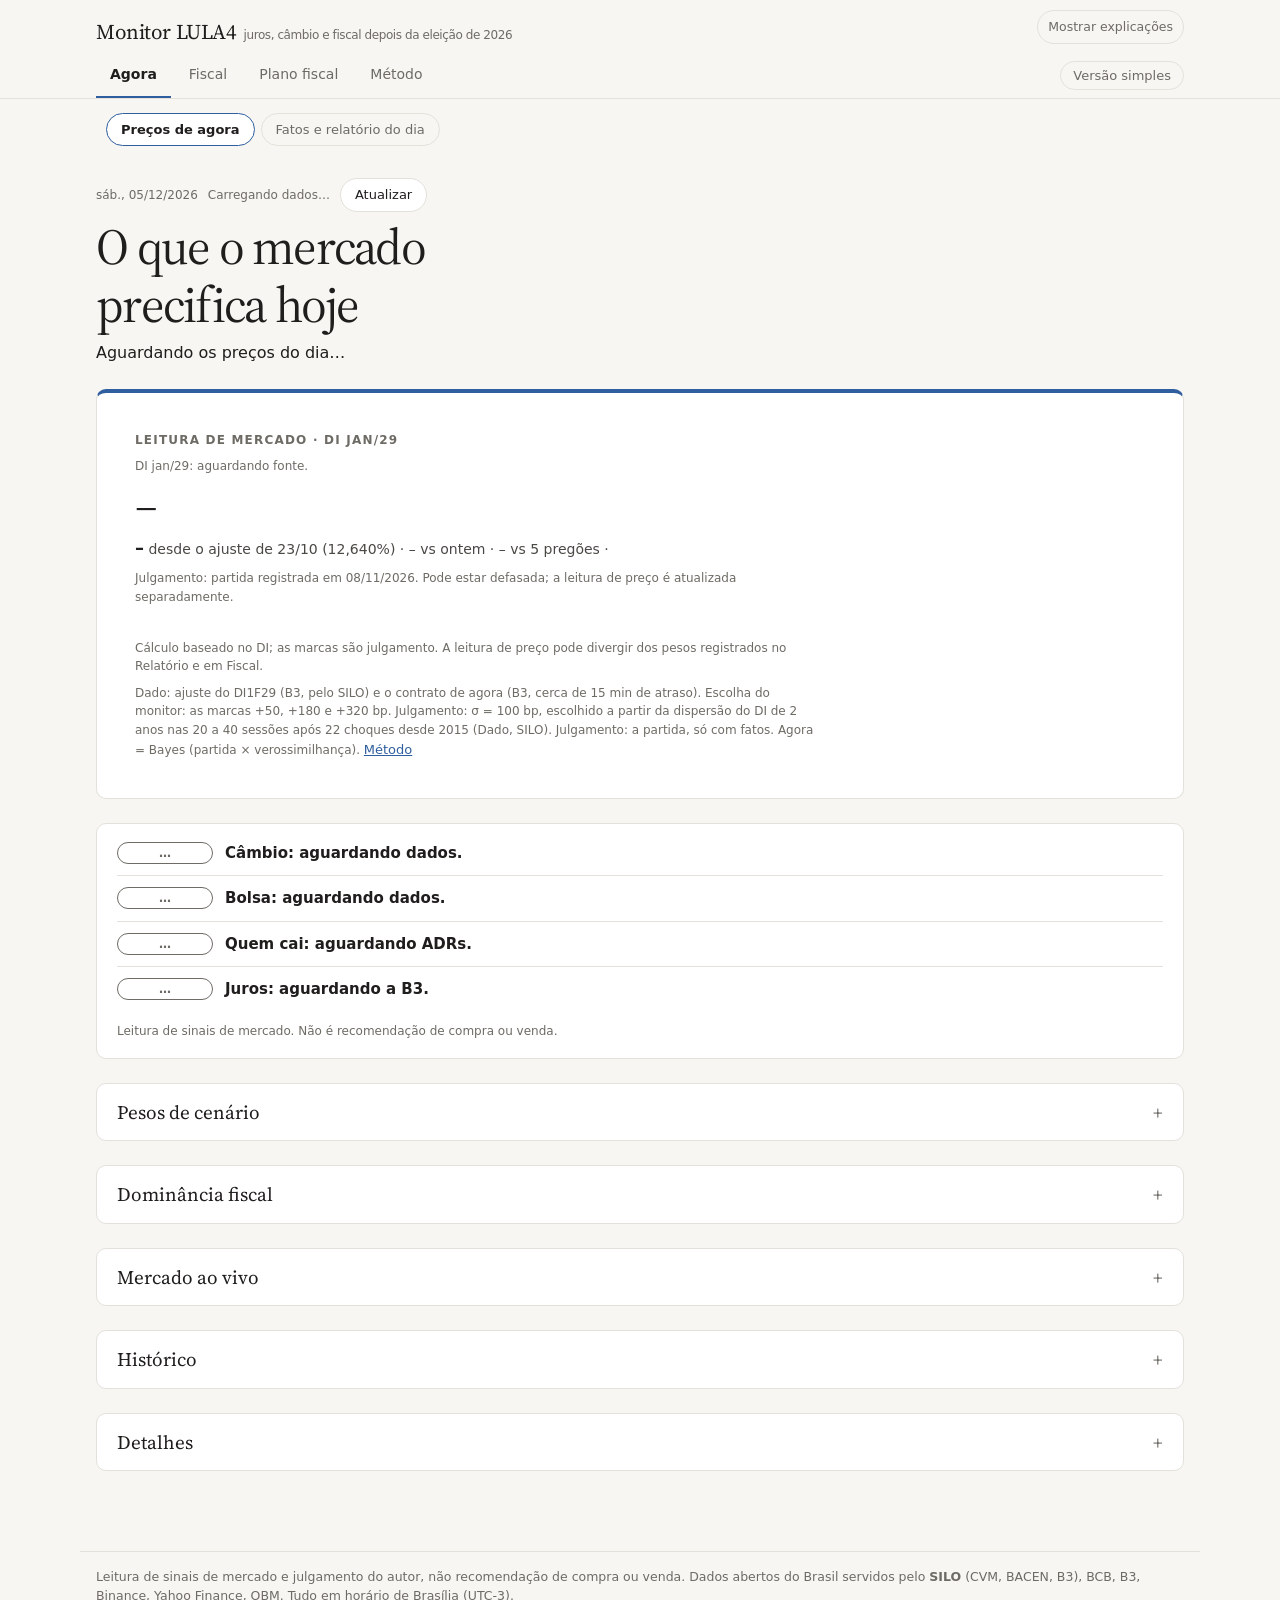
==== commit f7c88167: "Add the Plano fiscal tab: PLP 299/2026 simulated if fully delivered - plano.html: package value in 2" ====
--- a/index.html
+++ b/index.html
@@ -190,7 +190,7 @@
 </style>
 <link rel="stylesheet" href="assets/remake.css">
 <style>.site-head{background:var(--bg,#f7f6f3)} .wrap{padding-top:0}</style><link rel="stylesheet" href="assets/leia.css"><script src="assets/leia.js" defer></script></head><body>
-<header class="site-head"><div class="in"><p class="site-title">Monitor LULA4<small>juros, câmbio e fiscal depois da eleição de 2026</small></p><nav class="tabs" aria-label="Páginas"><a href="index.html" aria-current="page">Agora</a><a href="dominancia.html">Fiscal</a><a href="metodo.html">Método</a><a href="simples.html" class="tab-simple">Versão simples</a></nav></div></header><nav class="subtabs" aria-label="Agora"><a href="index.html" aria-current="page">Preços de agora</a><a href="relatorio.html">Fatos e relatório do dia</a></nav>
+<header class="site-head"><div class="in"><p class="site-title">Monitor LULA4<small>juros, câmbio e fiscal depois da eleição de 2026</small></p><nav class="tabs" aria-label="Páginas"><a href="index.html" aria-current="page">Agora</a><a href="dominancia.html">Fiscal</a><a href="plano.html">Plano fiscal</a><a href="metodo.html">Método</a><a href="simples.html" class="tab-simple">Versão simples</a></nav></div></header><nav class="subtabs" aria-label="Agora"><a href="index.html" aria-current="page">Preços de agora</a><a href="relatorio.html">Fatos e relatório do dia</a></nav>
 
 
 <div class="wrap">
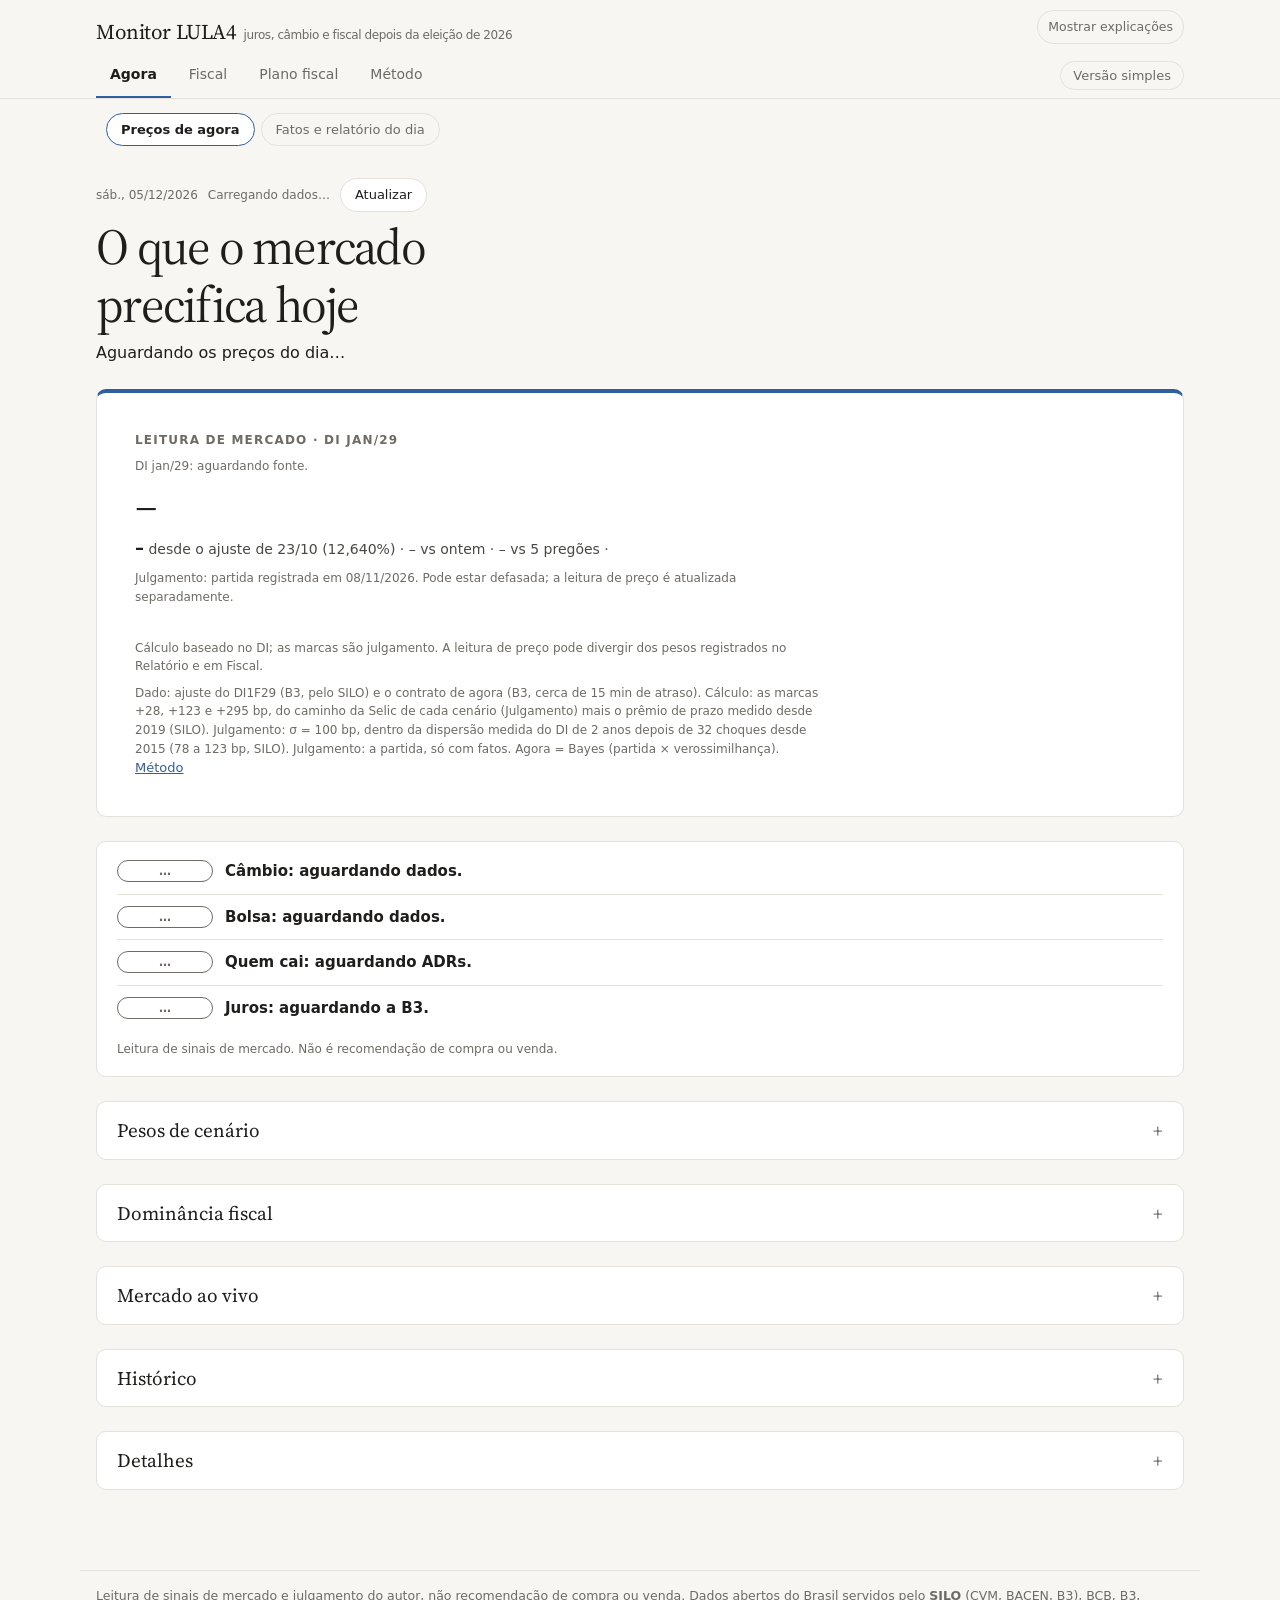
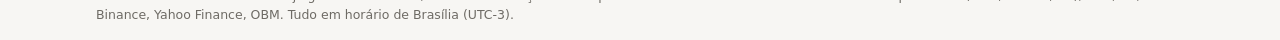
==== commit ea5ea225: "Research scripts from SILO, measured marks, candidate news in the daily PR - research/: sigma.py, ca" ====
--- a/index.html
+++ b/index.html
@@ -209,7 +209,7 @@
     <p class="src" id="weights-status" role="status">Partida: aguardando arquivo de pesos.</p>
     <div class="bars" id="hx-bars"></div>
     <p class="src">Cálculo baseado no DI; as marcas são julgamento. A leitura de preço pode divergir dos pesos registrados no Relatório e em Fiscal.</p>
-    <p class="src">Dado: ajuste do DI1F29 (B3, pelo SILO) e o contrato de agora (B3, cerca de 15 min de atraso). Escolha do monitor: as marcas +50, +180 e +320 bp. Julgamento: σ = 100 bp, escolhido a partir da dispersão do DI de 2 anos nas 20 a 40 sessões após 22 choques desde 2015 (Dado, SILO). Julgamento: a partida, só com fatos. Agora = Bayes (partida × verossimilhança). <a class="how" href="#m6">Método</a></p>
+    <p class="src">Dado: ajuste do DI1F29 (B3, pelo SILO) e o contrato de agora (B3, cerca de 15 min de atraso). Cálculo: as marcas +28, +123 e +295 bp, do caminho da Selic de cada cenário (Julgamento) mais o prêmio de prazo medido desde 2019 (SILO). Julgamento: σ = 100 bp, dentro da dispersão medida do DI de 2 anos depois de 32 choques desde 2015 (78 a 123 bp, SILO). Julgamento: a partida, só com fatos. Agora = Bayes (partida × verossimilhança). <a class="how" href="#m6">Método</a></p>
   </div>
   </section>
 
@@ -410,8 +410,8 @@
     <details id="g1"><summary>1. Cenários e dólar por cenário</summary><div><div id="m6">
       <p>Os 3 cenários são os mesmos do monitor de juros e do documento "Dominância fiscal": Âncora retomada (Framework holds no monitor), Deriva fiscal (Fiscal drift) e Estresse e espiral (Institutional stress).</p>
       <p><b>Início (relatório diário):</b> o relatório diário de juros fixa os pesos só com fatos, sem preços, pela escala de 3 degraus. Em 27/10: 43 · 32 · 25 (26/10: 45 · 33 · 22; antes da eleição: 45 · 35 · 20). <b>Agora (mercado):</b> regra de Bayes. A partida é a prior; a observação é o nível do DI jan/29 desde 23/10; cada cenário é uma normal centrada na sua marca, com σ = 100 bp. Agora = partida × verossimilhança, normalizado. Como a observação é o nível acumulado, a conta parte da partida todo dia para não reaplicar o nível anterior; fatos também podem afetar o DI, de modo que a independência das informações não está garantida; um repricing que persiste continua sendo absorvido. A média ponderada do dólar usa os pesos de agora. A revisão semanal aplica os gatilhos (equipe econômica, Orçamento 2027, Copom, contestação do resultado, rating) à partida.</p>
-      <p><b>O que o DI precifica:</b> cada cenário supõe uma alta do DI jan/29 desde 23/10 (ajuste 12,640%): +50, +180 e +320 bp. A coluna "O DI precifica" é a verossimilhança de cada marca para a alta de agora, com prior igual entre os três (σ = 100 bp). Acima de +320 bp, o Estresse domina e o painel avisa que o mercado está além do pior cenário.</p>
-      <p><b>De onde vem o σ:</b> uma versão de outubro usava Bayes com σ = 35 bp e saturava: qualquer dia forte dava 100% a um cenário. Entre 27 e 29/10 valeu uma regra ad hoc, agora = partida + 0,3 × (DI − partida), com limite de 15 pontos; o 0,3 não tinha origem. Desde 29/10 o σ é medido: nas 20 a 40 sessões depois de 22 choques do DI de 2 anos desde 2015 (dias com movimento acima de 2 desvios, curva PRE de 720 dias, SILO), o desvio padrão do movimento é de 62 a 113 bp. σ = 100 bp fica nesse intervalo. Com σ = 80 a partida de 45 · 32 · 23 e +216 bp dariam 12 · 66 · 22; com 120, 27 · 48 · 25.</p>
+      <p><b>O que o DI precifica:</b> cada cenário supõe uma alta do DI jan/29 desde 23/10 (ajuste 12,640%): +28, +123 e +295 bp. Cada marca é a média do caminho da Selic do cenário até jan/29 mais o prêmio de prazo do DI de 2 anos (mediana de 68 bp em dias calmos e de 135 bp em crises, desde 2019). A coluna "O DI precifica" é a verossimilhança de cada marca para a alta de agora, com prior igual entre os três (σ = 100 bp). Acima de +295 bp, o Estresse domina e o painel avisa que o mercado está além do pior cenário.</p>
+      <p><b>De onde vem o σ:</b> uma versão de outubro usava Bayes com σ = 35 bp e saturava: qualquer dia forte dava 100% a um cenário. Entre 27 e 29/10 valeu uma regra ad hoc, agora = partida + 0,3 × (DI − partida), com limite de 15 pontos; o 0,3 não tinha origem. Desde 29/10 o σ tem base medida. O script <code>research/sigma.py</code> acha 32 choques do DI de 2 anos desde 2015 (dias com movimento acima de 2 desvios, curva PRE de 720 dias, SILO). Nas 20 a 40 sessões depois deles, o desvio padrão do movimento vai de 78 a 123 bp, com mediana de 101 bp. σ = 100 bp fica nesse intervalo. A conta publicada em outubro (22 choques, 62 a 113 bp) não foi reproduzida pelo script.</p>
       <p>Dólar no prazo = PTAX de 23/10 × (1 + choque acumulado × fração que resta), com as frações do passo 2. A média ponderada usa os pesos de agora (mercado).</p>
     </div><div id="m7"><h4>Dólar por cenário e limites gerais</h4>
       <p>Dólar no prazo = PTAX de 23/10 × (1 + choque acumulado desde 23/10 × fração que resta). <b>Âncora: estimada.</b> Projeções locais (Jordà, 2005) com a PTAX de 2008 a out/2026 (4.664 dias). O choque local é o dólar menos 0,67 × a média de USD/MXN e USD/ZAR, para tirar o movimento global. Nos 213 dias com choque local acima de 2 desvios padrão, a fração que resta é 0,75 em 1 mês (erro padrão 0,17), 0,76 em 3 meses (0,24), 0,92 em 6 meses (0,34) e 0,73 em 12 meses (0,52); erros HAC. Em todos os dias ela fica perto de 1. Conclusão: o choque local do real quase não volta sozinho. A Âncora usa 0,75 nos 3 prazos. Faixa de 80% só do erro do coeficiente: 0,53 a 0,97 em 1 mês e 0,06 a 1,40 em 12 meses; a dispersão de cada evento é bem maior.</p>
@@ -513,9 +513,9 @@
 const PIB_PER_1 = -0.062, PT_BCB = 0.10, PT_VAR = 0.03;
 // Scenario start weights and marks are loaded from the daily report. A failed or invalid file disables dependent calculations.
 const SCEN = [
-  {n: "Âncora retomada", p: null, mu: 50, f: [0.75, 0.75, 0.75], c: "Equipe econômica com mandato fiscal e Orçamento 2027 com a meta de 0,50% do PIB (centro; 0,25% é o piso da banda) em até 4 semanas; o BC sobe a Selic com apoio fiscal."},
-  {n: "Deriva fiscal", p: null, mu: 180, f: [1.1, 0.9, 0.9], c: "O arcabouço é afrouxado; o Copom para de cortar ou acomoda. Dólar perto de R$ 5,80 em 6 meses (monitor)."},
-  {n: "Estresse e espiral", p: null, mu: 320, f: [1.4, 1.8, 2.2], c: "Contestação do resultado se arrasta, rating cai; o BC sobe o juro e o dólar continua a subir. Dólar perto de R$ 6,20 em 6 meses (monitor)."},
+  {n: "Âncora retomada", p: null, mu: 28, f: [0.75, 0.75, 0.75], c: "Equipe econômica com mandato fiscal e Orçamento 2027 com a meta de 0,50% do PIB (centro; 0,25% é o piso da banda) em até 4 semanas; o BC sobe a Selic com apoio fiscal."},
+  {n: "Deriva fiscal", p: null, mu: 123, f: [1.1, 0.9, 0.9], c: "O arcabouço é afrouxado; o Copom para de cortar ou acomoda. Dólar perto de R$ 5,80 em 6 meses (monitor)."},
+  {n: "Estresse e espiral", p: null, mu: 295, f: [1.4, 1.8, 2.2], c: "Contestação do resultado se arrasta, rating cai; o BC sobe o juro e o dólar continua a subir. Dólar perto de R$ 6,20 em 6 meses (monitor)."},
 ];
 let WEIGHTS_AT = null, WEIGHTS_READY = false;
 // Market rule (Bayes, since 29/10/2026): now_i = start_i x N(DI move | mu_i, SIGMA), scaled to 100%.
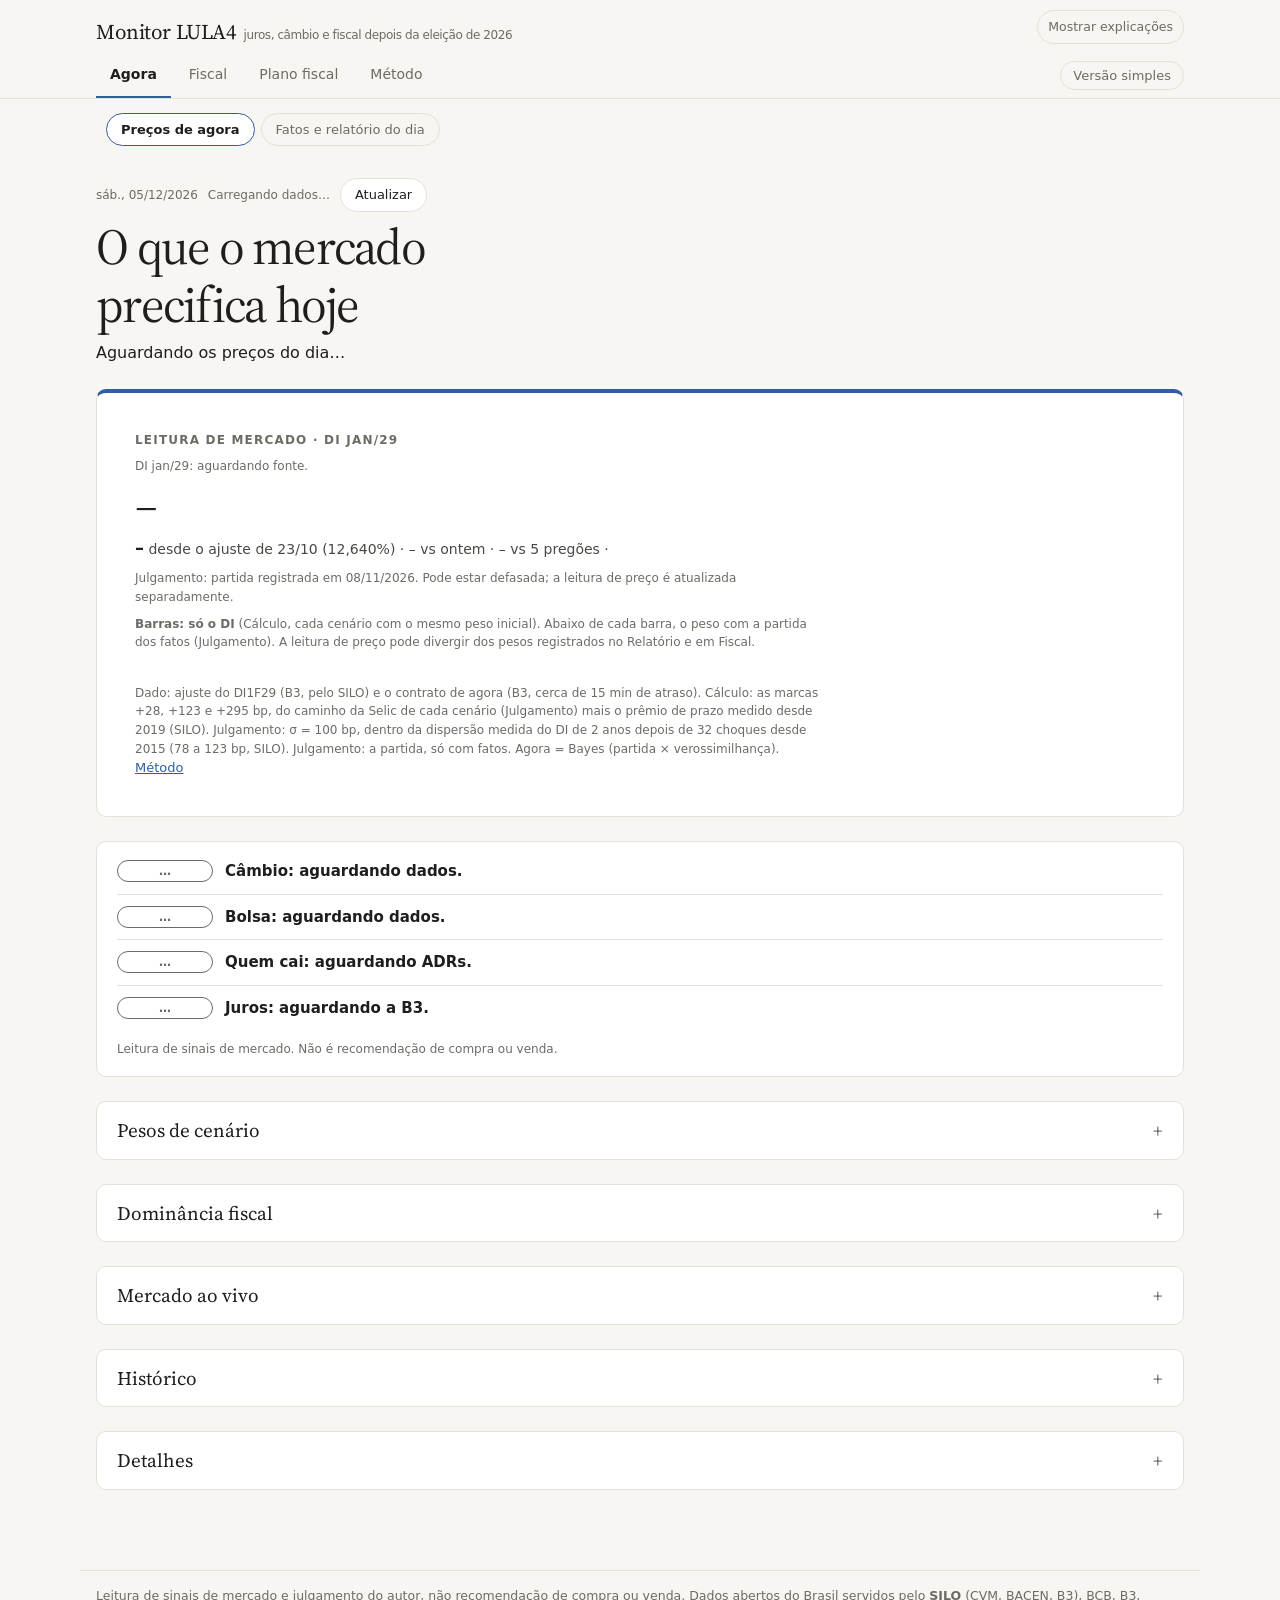
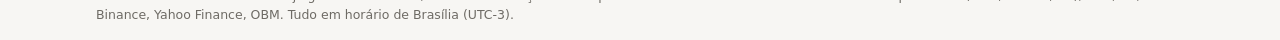
==== commit f6e5c4ba: "Rewrite Método; fix UX findings on Agora, Fiscal and the phone nav - metodo.html: 4-step summary, sc" ====
--- a/index.html
+++ b/index.html
@@ -190,7 +190,7 @@
 </style>
 <link rel="stylesheet" href="assets/remake.css">
 <style>.site-head{background:var(--bg,#f7f6f3)} .wrap{padding-top:0}</style><link rel="stylesheet" href="assets/leia.css"><script src="assets/leia.js" defer></script></head><body>
-<header class="site-head"><div class="in"><p class="site-title">Monitor LULA4<small>juros, câmbio e fiscal depois da eleição de 2026</small></p><nav class="tabs" aria-label="Páginas"><a href="index.html" aria-current="page">Agora</a><a href="dominancia.html">Fiscal</a><a href="plano.html">Plano fiscal</a><a href="metodo.html">Método</a><a href="simples.html" class="tab-simple">Versão simples</a></nav></div></header><nav class="subtabs" aria-label="Agora"><a href="index.html" aria-current="page">Preços de agora</a><a href="relatorio.html">Fatos e relatório do dia</a></nav>
+<header class="site-head"><div class="in"><p class="site-title">Monitor LULA4<small>juros, câmbio e fiscal depois da eleição de 2026</small></p><nav class="tabs" aria-label="Páginas"><a href="index.html" aria-current="page">Agora</a><a href="dominancia.html">Fiscal</a><a href="plano.html">Plano fiscal</a><a href="metodo.html">Método</a><a href="simples.html" class="tab-simple" aria-label="Versão simples"><span class="vs-long">Versão simples</span><span class="vs-short">Simples</span></a></nav></div></header><nav class="subtabs" aria-label="Agora"><a href="index.html" aria-current="page">Preços de agora</a><a href="relatorio.html">Fatos e relatório do dia</a></nav>
 
 
 <div class="wrap">
@@ -207,8 +207,8 @@
     <div class="hv" id="hx-sc">–</div>
     <div class="hs"><b id="hx-bp">–</b> desde o ajuste de 23/10 (12,640%) · <span id="hx-d1">–</span> vs ontem · <span id="hx-d5">–</span> vs 5 pregões · <span id="hx-pos"></span></div>
     <p class="src" id="weights-status" role="status">Partida: aguardando arquivo de pesos.</p>
+    <p class="src"><b>Barras: só o DI</b> (Cálculo, cada cenário com o mesmo peso inicial). Abaixo de cada barra, o peso com a partida dos fatos (Julgamento). A leitura de preço pode divergir dos pesos registrados no Relatório e em Fiscal.</p>
     <div class="bars" id="hx-bars"></div>
-    <p class="src">Cálculo baseado no DI; as marcas são julgamento. A leitura de preço pode divergir dos pesos registrados no Relatório e em Fiscal.</p>
     <p class="src">Dado: ajuste do DI1F29 (B3, pelo SILO) e o contrato de agora (B3, cerca de 15 min de atraso). Cálculo: as marcas +28, +123 e +295 bp, do caminho da Selic de cada cenário (Julgamento) mais o prêmio de prazo medido desde 2019 (SILO). Julgamento: σ = 100 bp, dentro da dispersão medida do DI de 2 anos depois de 32 choques desde 2015 (78 a 123 bp, SILO). Julgamento: a partida, só com fatos. Agora = Bayes (partida × verossimilhança). <a class="how" href="#m6">Método</a></p>
   </div>
   </section>
@@ -1032,7 +1032,7 @@
   $("hx-d1").textContent = last ? d(M.live ? {bp: M.bp} : last, M.live ? last : prev) : "–";
   $("hx-d5").textContent = rows.length > 5 ? d(M.live ? {bp: M.bp} : last, wk) : "–";
   const cols = ["var(--down)", "var(--warn)", "var(--up)"];
-  $("hx-bars").innerHTML = SCEN.map((x, i) => `<div class="hbar"><span class="bn">${x.n}</span><span class="bt"><i style="width:${MP[i]}%;background:${cols[i]}"></i></span><span class="bv">${MP[i]}%</span><span class="bs">partida ${nf(x.p * 100, 0)}% · agora ${NP[i]}%</span></div>`).join("");
+  $("hx-bars").innerHTML = SCEN.map((x, i) => `<div class="hbar"><span class="bn">${x.n}</span><span class="bt"><i style="width:${MP[i]}%;background:${cols[i]}"></i></span><span class="bv">${MP[i]}%</span><span class="bs">com a partida dos fatos (${nf(x.p * 100, 0)}%): ${NP[i]}%</span></div>`).join("");
 }
 function renderScen(F) {
   if (!WEIGHTS_READY) return;
@@ -1049,7 +1049,8 @@
   const topM = M.w.indexOf(Math.max(...M.w));
   renderHero(M, NP);
   $("m-sc").textContent = SCEN[topM].n; $("m-sc-s").textContent = "o DI precifica · agora " + NP.join("/") + " · DI jan/29 " + sgn(M.bp) + " bp desde 23/10";
-  TK.sc = "Pesos agora: " + SCEN.map((x, i) => x.n.split(" ")[0] + " " + NP[i] + "%").join(", ") + ". O DI jan/29 subiu " + sgn(M.bp) + " bp desde 23/10" + (M.beyond ? ", além do pior cenário." : ", mais perto de " + SCEN[topM].n + ".") ; setTake();
+  // Lead with the market-only reading (equal prior); the weights with the judgment start come second.
+  TK.sc = "O DI jan/29 subiu " + sgn(M.bp) + " bp desde 23/10" + (M.beyond ? ", além do pior cenário" : ", mais perto de " + SCEN[topM].n) + ". Só pelo DI: " + SCEN.map((x, i) => x.n.split(" ")[0] + " " + MP[i] + "%").join(", ") + ". Com a partida dos fatos: " + NP.join(" · ") + "." ; setTake();
   const gap = M.w.map((x, i) => x - SCEN[i].p), big = gap.reduce((b, g, i) => Math.abs(g) > Math.abs(gap[b]) ? i : b, 0);
   let txt = `O DI jan/29 subiu ${sgn(M.bp)} bp desde 23/10.`;
   if (M.beyond) txt += ` Isso passa dos +${SCEN[2].mu} bp do pior cenário: o mercado precifica Estresse e mais.${M.lim ? " O contrato está no limite de alta da B3, então a alta real pode ser ainda maior." : ""}`;
--- a/assets/style.css
+++ b/assets/style.css
@@ -37,6 +37,7 @@
 .tabs a { white-space: nowrap; text-decoration: none; color: var(--color-fg-muted); padding: 8px 14px; border-bottom: 2px solid transparent; font-size: 14px; }
 .tabs a:hover { color: var(--color-fg); }
 .tabs a.tab-simple { margin-left: auto; align-self: center; padding: 4px 12px; border: 1px solid var(--color-border); border-radius: 999px; font-size: 13px; }
+.tabs .vs-short { display: none; }
 .tabs a.tab-simple[aria-current="page"] { border-color: var(--color-accent); }
 .tabs a[aria-current="page"] { color: var(--color-fg); border-bottom-color: var(--color-accent); font-weight: 600; }
 .site-foot { max-width: 1120px; margin: 24px auto 0; padding: 16px; border-top: 1px solid var(--color-border); font-size: 12.5px; color: var(--color-fg-muted); }
@@ -63,5 +64,10 @@
   .site-head .in { padding-top: 10px; }
   .site-title small { display: block; margin: 2px 0 0; }
   .tabs a { padding-left: 10px; padding-right: 10px; }
+  .tabs { gap: 0; }
+  .tabs a { padding-left: 8px; padding-right: 8px; font-size: 13.5px; }
+  .tabs a.tab-simple { padding: 3px 9px; font-size: 12.5px; }
+  .tabs .vs-long { display: none; }
+  .tabs .vs-short { display: inline; }
   #dash-root { padding-top: 20px; }
 }
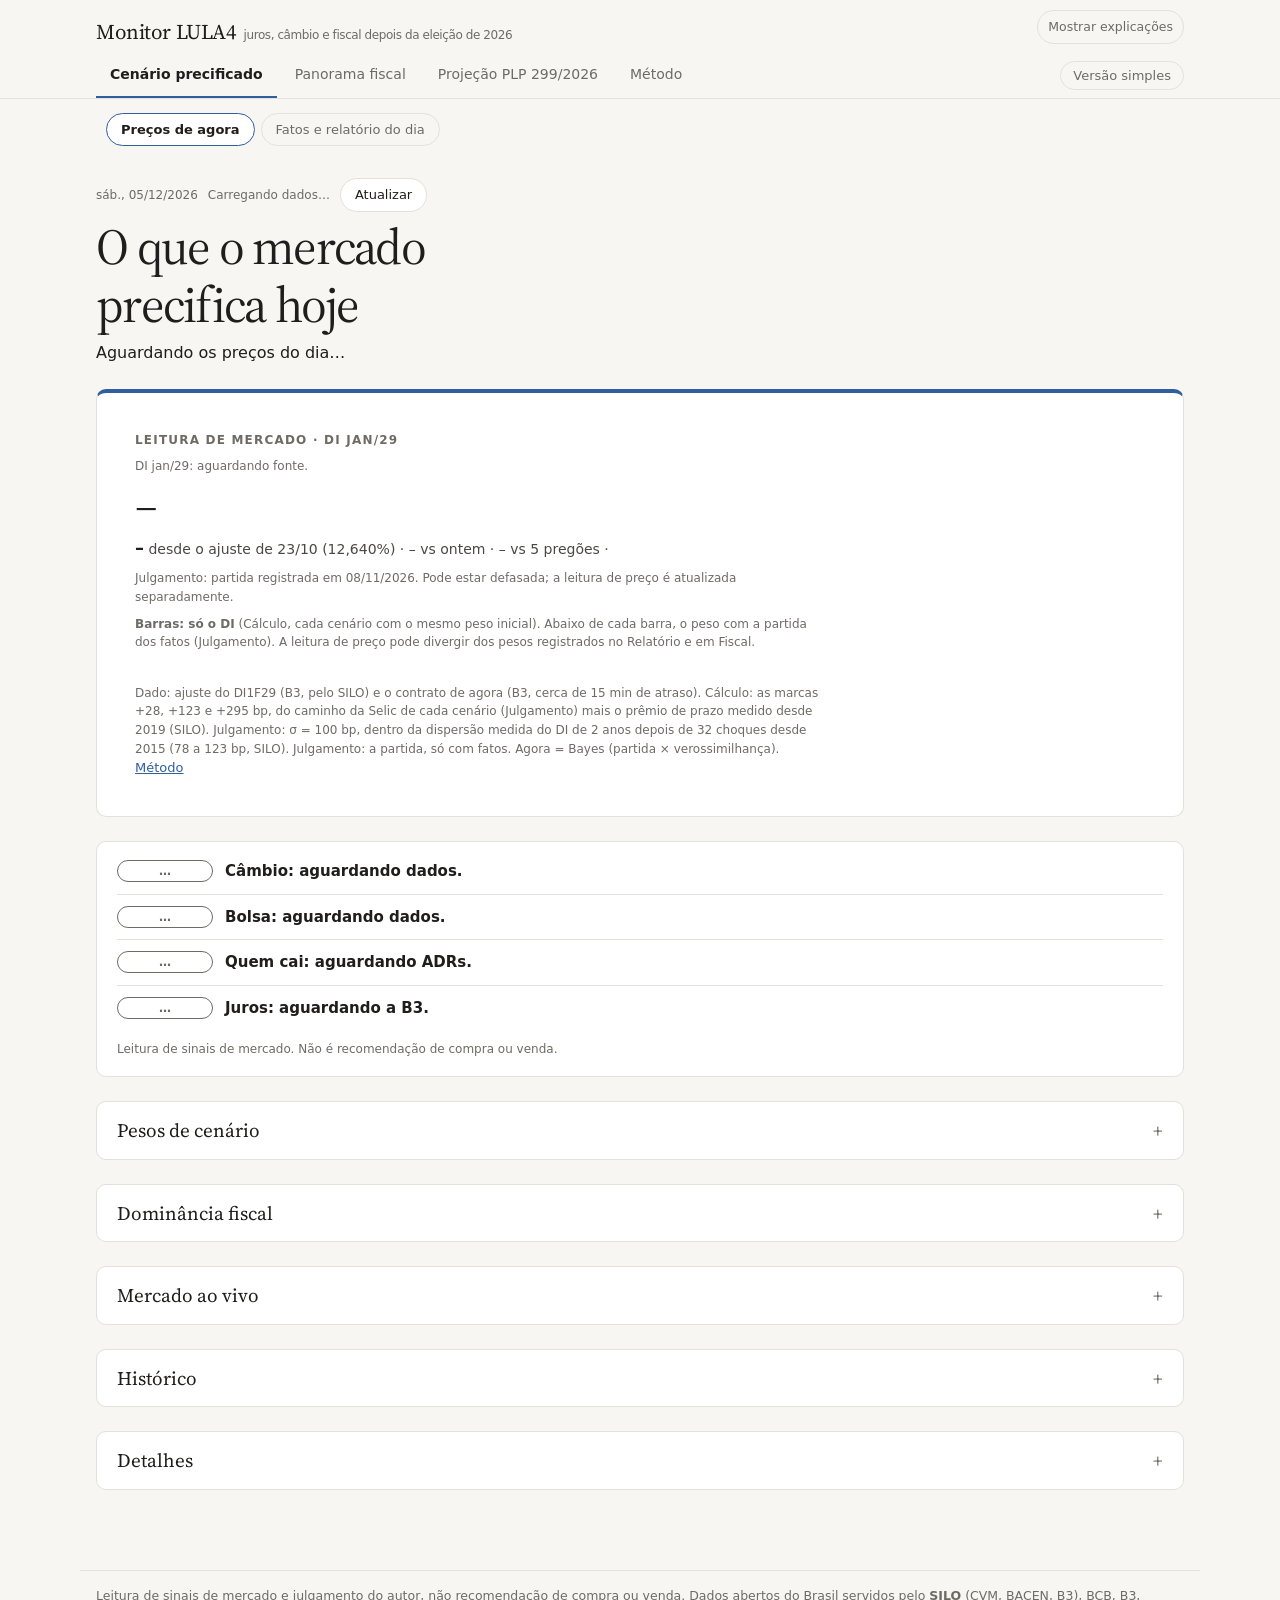
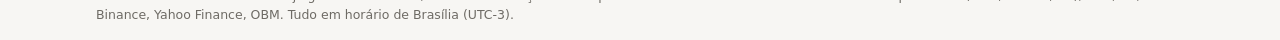
==== commit cc9074a2: "Rename the tabs: Cenário precificado, Panorama fiscal, Projeção PLP 299/2026 Short labels on phones " ====
--- a/index.html
+++ b/index.html
@@ -1,5 +1,5 @@
 <!doctype html><html lang="pt-BR"><head><meta charset="utf-8"><meta name="viewport" content="width=device-width,initial-scale=1">
-<title>Painel intraday · Monitor LULA4</title><meta name="robots" content="index,follow">
+<title>Cenário precificado · Monitor LULA4</title><meta name="robots" content="index,follow">
 <link rel="preconnect" href="https://fonts.googleapis.com"><link rel="stylesheet" href="https://fonts.googleapis.com/css2?family=Source+Serif+4:opsz,wght@8..60,400&display=swap">
 <link rel="stylesheet" href="assets/style.css">
 <style>
@@ -190,7 +190,7 @@
 </style>
 <link rel="stylesheet" href="assets/remake.css">
 <style>.site-head{background:var(--bg,#f7f6f3)} .wrap{padding-top:0}</style><link rel="stylesheet" href="assets/leia.css"><script src="assets/leia.js" defer></script></head><body>
-<header class="site-head"><div class="in"><p class="site-title">Monitor LULA4<small>juros, câmbio e fiscal depois da eleição de 2026</small></p><nav class="tabs" aria-label="Páginas"><a href="index.html" aria-current="page">Agora</a><a href="dominancia.html">Fiscal</a><a href="plano.html">Plano fiscal</a><a href="metodo.html">Método</a><a href="simples.html" class="tab-simple" aria-label="Versão simples"><span class="vs-long">Versão simples</span><span class="vs-short">Simples</span></a></nav></div></header><nav class="subtabs" aria-label="Agora"><a href="index.html" aria-current="page">Preços de agora</a><a href="relatorio.html">Fatos e relatório do dia</a></nav>
+<header class="site-head"><div class="in"><p class="site-title">Monitor LULA4<small>juros, câmbio e fiscal depois da eleição de 2026</small></p><nav class="tabs" aria-label="Páginas"><a href="index.html" aria-current="page"><span class="vs-long">Cenário precificado</span><span class="vs-short">Cenário</span></a><a href="dominancia.html"><span class="vs-long">Panorama fiscal</span><span class="vs-short">Fiscal</span></a><a href="plano.html"><span class="vs-long">Projeção PLP 299/2026</span><span class="vs-short">PLP 299</span></a><a href="metodo.html">Método</a><a href="simples.html" class="tab-simple" aria-label="Versão simples"><span class="vs-long">Versão simples</span><span class="vs-short">Simples</span></a></nav></div></header><nav class="subtabs" aria-label="Cenário precificado"><a href="index.html" aria-current="page">Preços de agora</a><a href="relatorio.html">Fatos e relatório do dia</a></nav>
 
 
 <div class="wrap">
@@ -414,7 +414,7 @@
       <p><b>De onde vem o σ:</b> uma versão de outubro usava Bayes com σ = 35 bp e saturava: qualquer dia forte dava 100% a um cenário. Entre 27 e 29/10 valeu uma regra ad hoc, agora = partida + 0,3 × (DI − partida), com limite de 15 pontos; o 0,3 não tinha origem. Desde 29/10 o σ tem base medida. O script <code>research/sigma.py</code> acha 32 choques do DI de 2 anos desde 2015 (dias com movimento acima de 2 desvios, curva PRE de 720 dias, SILO). Nas 20 a 40 sessões depois deles, o desvio padrão do movimento vai de 78 a 123 bp, com mediana de 101 bp. σ = 100 bp fica nesse intervalo. A conta publicada em outubro (22 choques, 62 a 113 bp) não foi reproduzida pelo script.</p>
       <p>Dólar no prazo = PTAX de 23/10 × (1 + choque acumulado × fração que resta), com as frações do passo 2. A média ponderada usa os pesos de agora (mercado).</p>
     </div><div id="m7"><h4>Dólar por cenário e limites gerais</h4>
-      <p>Dólar no prazo = PTAX de 23/10 × (1 + choque acumulado desde 23/10 × fração que resta). <b>Âncora: estimada.</b> Projeções locais (Jordà, 2005) com a PTAX de 2008 a out/2026 (4.664 dias). O choque local é o dólar menos 0,67 × a média de USD/MXN e USD/ZAR, para tirar o movimento global. Nos 213 dias com choque local acima de 2 desvios padrão, a fração que resta é 0,75 em 1 mês (erro padrão 0,17), 0,76 em 3 meses (0,24), 0,92 em 6 meses (0,34) e 0,73 em 12 meses (0,52); erros HAC. Em todos os dias ela fica perto de 1. Conclusão: o choque local do real quase não volta sozinho. A Âncora usa 0,75 nos 3 prazos. Faixa de 80% só do erro do coeficiente: 0,53 a 0,97 em 1 mês e 0,06 a 1,40 em 12 meses; a dispersão de cada evento é bem maior.</p>
+      <p>Dólar no prazo = PTAX de 23/10 × (1 + choque acumulado desde 23/10 × fração que resta). <b>Âncora: julgamento dentro da faixa medida.</b> O script <code>research/regressions.py</code> faz projeções locais (Jordà, 2005) com a PTAX de 2008 a out/2026 (SILO). O choque local é o dólar menos 0,36 × a média de USD/MXN e USD/ZAR, para tirar o movimento global (0,36 é o beta medido na mesma amostra). Nos 207 dias com choque local acima de 2 desvios padrão, a fração que resta é 0,83 em 1 mês (erro padrão 0,12), 0,93 em 3 meses (0,11), 0,97 em 6 meses (0,17) e 0,59 em 12 meses (0,14); erros HAC. Conclusão: o choque local do real quase não volta sozinho em 6 meses. A Âncora usa 0,75 nos 3 prazos, dentro da faixa medida de 0,59 a 0,97. A conta publicada em outubro (213 dias, beta 0,67: 0,75 · 0,76 · 0,92 · 0,73) não foi reproduzida pelo script. Com o dólar de Nova York no lugar da PTAX, as frações ficam entre 0,61 e 0,73. A dispersão de cada evento é bem maior que o erro do coeficiente.</p>
       <p><b>Deriva e Estresse: julgamento.</b> O teste com o excesso do DI (a parte não explicada pelo câmbio) não separa os cenários: a interação não é significativa em nenhum prazo, e há só 11 dias com excesso acima de 60 bp. Por isso as frações da Deriva (1,1 · 0,9 · 0,9) e do Estresse (1,4 · 1,8 · 2,2) são julgamento, com o piso da Âncora: um cenário pior não pode terminar com o dólar abaixo dela.</p>
       <p><b>12 meses: âncora no dólar futuro.</b> Em 12 meses o painel mantém a diferença entre os cenários, mas move os 3 juntos para que a média ponderada (pesos de agora) seja igual ao DOL de cerca de 12 meses. Se esse contrato não negociou hoje, o painel usa o ajuste anterior × (dólar de agora ÷ PTAX anterior). Cuidado: o futuro inclui o diferencial de juros (cerca de 5,5% ao ano em 23/10), então este é o preço de mercado para travar o dólar, não uma previsão pura do dólar à vista. A cada dia o preço à vista costuma subir menos que o futuro indica, porque o investidor cobra para carregar o real. Em 1 e 3 meses os níveis seguem as frações acima.</p>
       <p>Limites: (1) o EWZ no pré-mercado tem pouco volume, então a abertura do Ibovespa às 10h é o teste real; (2) todas as relações são lineares, e choques muito grandes podem ser maiores que o modelo prevê; (3) o modelo não vê notícias, só preços.</p>
@@ -434,14 +434,14 @@
       <p>Limites: os limites de cada sinal são julgamento, não estimativa. Em qualquer choque de risco o juro e o dólar sobem juntos por alguns dias; o sinal pesa mais quando dura semanas. O DI jan/29 e o DAP não têm o mesmo prazo do vértice de 720 dias, então a variação de hoje é uma aproximação.</p>
     </div></div></details>
     <details id="g3"><summary>3. DI: câmbio, choque local e prêmio</summary><div><div id="m5">
-      <p>Nos mesmos dias de estresse, o DI de 2 anos subiu 7,1 bp para cada 1% de alta do dólar (erro padrão 1,2; erro típico do dia 30 bp).</p>
-      <p>DI explicado pelo câmbio = 2 + 7,1 × dólar. Excesso = alta do DI jan/29 − DI explicado. O painel mostra o DI explicado com uma faixa de ±2 erros típicos (cerca de ±60 bp). Um excesso acima de +60 bp mostra que o mercado cobra algo além do câmbio. Esse resto mistura prêmio fiscal, caminho da Selic e inflação esperada; o modelo não separa os três.</p>
-      <p>Revalidação com dados da Silo (jan/2018 a out/2026, 2.185 dias, vértice PRE 720 d contra o contrato DOL mais líquido): em todos os dias o beta é 7,0 bp por 1% (R² 0,20); nos 180 dias de estresse é 9,2 (erro 1,2; erro típico 29 bp); nos 71 dias com dólar acima de 2% é 7,1. Nos 11 dias acima de 3% a estimativa é 10,9, mas com erro de 4,4. O beta do painel (7,1) fica no centro dessas faixas.</p>
+      <p>Nos mesmos dias de estresse (188 dias de 2018 a set/2026), o DI de 2 anos (vértice PRE 720 d) subiu 8,6 bp para cada 1% de alta do dólar futuro (erro padrão 1,1; erro típico do dia 28 bp; erros HAC). Fonte: <code>research/regressions.py</code>, com dados do SILO.</p>
+      <p>DI explicado pelo câmbio = 3,5 + 8,6 × dólar. Excesso = alta do DI jan/29 − DI explicado. O painel mostra o DI explicado com uma faixa de ±2 erros típicos (cerca de ±56 bp). O limite de +60 bp é julgamento, perto de 2 erros típicos. Um excesso acima de +60 bp mostra que o mercado cobra algo além do câmbio. Esse resto mistura prêmio fiscal, caminho da Selic e inflação esperada; o modelo não separa os três.</p>
+      <p>Revalidação com dados da Silo (jan/2018 a out/2026, 2.185 dias, vértice PRE 720 d contra o contrato DOL mais líquido): em todos os dias o beta é 7,0 bp por 1% (R² 0,20); nos 180 dias de estresse é 9,2 (erro 1,2; erro típico 29 bp); nos 71 dias com dólar acima de 2% é 7,1. Nos 11 dias acima de 3% a estimativa é 10,9, mas com erro de 4,4. Essa revalidação de outubro não tem script. O beta do painel (8,6, script de 12/11/2026) fica dentro dessas faixas.</p>
       <p>Cuidado: o maior dia de alta do dólar na amostra foi +4,7%. Se o choque do dia passar bem disso, o modelo linear fica fora da amostra, e o excesso é um limite superior do prêmio fiscal.</p>
       <p>Filtro na curva de DI: o painel ignora o "agora" de um contrato pouco negociado cujo último negócio fica a mais de 0,6 p.p. da mediana dos 4 vértices vizinhos que negociaram. Sem isso, um negócio isolado (como 1 contrato do DI nov/29 a 12,70% de manhã, com os vizinhos perto de 15,3%) desenha uma queda falsa na curva.</p>
       <p>Limite: o DI jan/29 vence em pouco mais de 2 anos. O modelo usa o vértice de 720 dias da curva PRE. Os dois são próximos, mas não iguais.</p>
     </div><div id="m12"><h4>Choque local, fluxo estrangeiro e prêmio do DI</h4>
-      <p><b>Choque local.</b> Regressões nas variações diárias de 2019 a set/2026 (1.929 dias, erros de Newey-West). EM = média da variação % de USD/MXN e USD/ZAR. Dólar: local = dólar % − 0,65 × EM % (erro 0,035; R² 0,29); a regra de 0,67 das frações (passo 2) fica igual. DI jan/29: local = ΔDI bp − 4,2 × EM % − 0,34 × ΔTreasury 10a bp (erros 0,77 e 0,086; R² 0,07). Desvio diário do resto: dólar 0,72%, DI 13 bp. Controles globais acrescentados em 29/10/2026: EWZ em dólar = 1,07 × EEM (regressão diária 2019 a set/2026, 1.939 dias, correlação 0,67, erro 1,63 p.p.) e dólar = 0,43 × DXY (R² 0,04, erro 0,95%). O DXY explica pouco além do peso mexicano e do rand (R² 0,16), então entra como controle de conferência, e não muda o dólar local de partida. Limite: o dólar do painel é contra a PTAX de ontem (13h), e o EM e o Treasury são contra o fechamento de ontem.</p>
+      <p><b>Choque local.</b> O script <code>research/regressions.py</code> estima as regressões nas variações diárias de 2019 a set/2026 (1.613 dias com fechamento em Nova York, erros de Newey-West). EM = média da variação % de USD/MXN e USD/ZAR. Dólar: local = dólar % − 0,57 × EM % (erro 0,11). DI de 2 anos (vértice PRE 720 d, SILO): local = ΔDI bp − 2,2 × EM % − 0,40 × ΔTreasury 10a bp (erros 0,51 e 0,10). Desvio diário do resto: dólar 0,95%, DI 15 bp. Controles globais: EWZ em dólar = 0,98 × EEM (erro 0,09; erro típico 1,75 p.p.) e dólar = 0,30 × DXY (erro 0,08; erro típico 1,06%). O DXY entra como controle de conferência e não muda o dólar local de partida. Até 12/11/2026 o painel usava 0,65, 4,2, 0,34, 1,07 e 0,43, de uma conta sem script que o script não reproduziu. Limite: o dólar do painel é contra a PTAX de ontem (13h), e o EM e o Treasury são contra o fechamento de ontem.</p>
       <p><b>Fluxo estrangeiro.</b> Fluxo líquido diário do investidor estrangeiro em ações na B3, pelo SILO. Sai com 2 dias úteis de atraso. O limite de −3 bi em 5 dias é julgamento: a B3 guarda só cerca de 21 dias, então não há histórico para calibrar.</p>
       <p><b>Prêmio do DI.</b> Caminho da Selic = mediana do Focus por reunião do Copom (BCB Olinda, última pesquisa), com a Selic de hoje (BCB SGS 432) até a 1ª reunião. A Selic fica constante entre reuniões e muda no dia útil seguinte à decisão. CDI = Selic − 0,10. O painel compõe o CDI dia a dia até o vencimento do DI jan/29 e anualiza em 252 dias úteis. Prêmio = DI jan/29 − essa taxa. Reuniões de 2026 e 2027: calendário do BC. Reuniões de 2028: estimadas pelo padrão de 2027, porque o BC ainda não publicou. Depois da última reunião do Focus, a Selic fica constante.</p>
     </div></div></details>
@@ -460,19 +460,19 @@
     </div></div></details>
     <details id="g5"><summary>5. Bolsa: EWZ, ADRs e validação</summary><div><div id="m2">
       <p><b>O problema:</b> o EWZ é o Ibovespa em dólar: <code>EWZ = Ibovespa em reais ÷ dólar</code>. Antes das 9h o EWZ negocia com liquidez, mas o dólar à vista não. A única cotação do dólar é o USDT, que é fino. Então a queda do EWZ junta duas coisas que ainda não dá para separar com certeza.</p>
-      <p><b>A régua:</b> uma regressão do retorno diário do Ibovespa sobre o retorno do dólar futuro no fechamento, nos 172 dias de estresse entre 2018 e set/2026 (dias em que o dólar ou o DI de 2 anos se moveu mais de 2 desvios padrão). Resultado: <code>Ibovespa = −0,11% − 0,90 × dólar</code> (erro padrão 0,105; erros HAC). Depois das 9h o painel usa a versão com juros: <code>−0,01% − 0,55 × dólar − 0,049 × DI (bp)</code>.</p>
+      <p><b>A régua:</b> uma regressão do retorno diário do Ibovespa sobre o retorno do dólar futuro no fechamento (contrato DOL mais líquido), nos 188 dias de estresse entre 2018 e set/2026 (dias em que o dólar ou o DI de 2 anos se moveu mais de 2 desvios padrão). Ibovespa e dólar futuro vêm do SILO; o script é <code>research/regressions.py</code>. Resultado: <code>Ibovespa = −0,18% − 0,95 × dólar</code> (erro padrão 0,12; erros HAC). Depois das 9h o painel usa a versão com juros: <code>−0,03% − 0,60 × dólar − 0,041 × DI (bp)</code>.</p>
       <p><b>Leitura 1</b> aceita o dólar de agora e divide a queda em reais em partes: risco país pelo câmbio, juros (depois das 9h) e outros fatores. "Outros fatores" não quer dizer exagero. Pode ser risco dos bancos, risco de crédito, saída de estrangeiros ou a liquidez baixa do pré-mercado.</p>
-      <p><b>Leitura 2</b> aceita o EWZ e calcula o dólar que o torna coerente com a régua. Ela resolve <code>(1 + EWZ) × (1 + x) − 1 = −0,11% − 0,90 × x</code>. A faixa usa ± 1,645 erros típicos do dia (2,69 p.p.).</p>
+      <p><b>Leitura 2</b> aceita o EWZ e calcula o dólar que o torna coerente com a régua. Ela resolve <code>(1 + EWZ) × (1 + x) − 1 = −0,18% − 0,95 × x</code>. A faixa usa ± 1,645 erros típicos do dia (2,51 p.p.).</p>
       <p><b>O teste:</b> às 9h o dólar à vista abre. O lugar onde ele abre mostra qual leitura pesa mais.</p>
-      <p><b>Mudança contra a versão anterior:</b> antes a régua usava a PTAX e dava −0,65. A PTAX é fixada às 13h, e a bolsa fecha às 17h. Esse descasamento reduzia o número. Com o dólar futuro no fechamento, ela dá −0,90.</p>
+      <p><b>Mudança contra a versão anterior:</b> antes a régua usava a PTAX e dava −0,65. A PTAX é fixada às 13h, e a bolsa fecha às 17h. Esse descasamento reduzia o número. Com o dólar futuro no fechamento, ela dá −0,95 (reestimada pelo script em 12/11/2026; a versão de outubro, com 172 dias, dava −0,90).</p>
     </div><div id="m4"><h4>Ação por ação, pelas ADRs</h4>
-      <p>As ADRs de Itaú (ITUB), Bradesco (BBD), Petrobras (PBR), Sabesp (SBS), Ambev (ABEV), Vale (VALE) e Suzano (SUZ) negociam em Nova York antes da B3. O painel converte cada variação para reais com o mesmo choque do dólar. O Banco do Brasil (BBAS3) não tem ADR: entra pelo preço da própria B3, só durante o pregão, sem conversão. Ele cobre o canal do banco estatal, que mistura risco de intervenção e de capital do Tesouro. Sensibilidade ao dólar −1,35, erro típico 3,7 p.p., estimada em 30/10/2026 com o mesmo método das demais (106 dias de estresse).</p>
+      <p>As ADRs de Itaú (ITUB), Bradesco (BBD), Petrobras (PBR), Sabesp (SBS), Ambev (ABEV), Vale (VALE) e Suzano (SUZ) negociam em Nova York antes da B3. O painel converte cada variação para reais com o mesmo choque do dólar. O Banco do Brasil (BBAS3) não tem ADR: entra pelo preço da própria B3, só durante o pregão, sem conversão. Ele cobre o canal do banco estatal, que mistura risco de intervenção e de capital do Tesouro. Sensibilidade ao dólar −1,31, erro típico 3,6 p.p., com o mesmo método das demais (114 dias de estresse).</p>
       <p><b>Por que sete, e não três.</b> Cada uma cobre um canal diferente. Itaú e Bradesco medem juro e crédito. Petrobras mede risco de intervenção. Sabesp mede juro longo e risco regulatório. Ambev mede consumo doméstico. Vale e Suzano são exportadoras com receita em dólar e servem de controle do câmbio: se elas sobem enquanto o resto cai, o choque é brasileiro, não global. O critério de entrada é ter ADR líquida e ser o melhor representante de um canal.</p>
-      <p><b>De onde vêm os números.</b> Cada ação tem uma regressão própria, estimada nos dias de estresse (variação do dólar maior que 2 desvios padrão, 106 dias entre 2018 e set/2026): variação diária da ação na B3 contra a variação do dólar futuro (ajuste do WDO, SILO). Sensibilidade ao dólar: Itaú −0,92, Bradesco −1,10, Petrobras −0,97, Sabesp −0,88, Ambev −0,59, Vale −0,58, Suzano +0,19. Erro típico do dia: Itaú 2,4 p.p., Bradesco 2,8, Petrobras 4,4, Sabesp 3,5, Ambev 2,1, Vale 3,6, Suzano 3,5. Itaú, Petrobras e Vale vêm da estimativa original; as outras quatro foram estimadas em 29/10/2026 com o mesmo método. Reestimar as três antigas com a série de ajustes do SILO dá Itaú −0,83, Petrobras −1,20 e Vale −0,42, com erros típicos próximos (2,5, 4,4 e 3,6): a ordem entre elas se mantém.</p>
+      <p><b>De onde vêm os números.</b> Cada ação tem uma regressão própria, estimada pelo script <code>research/regressions.py</code> nos dias de estresse do dólar (variação do dólar maior que 2 desvios padrão, 114 dias entre 2018 e set/2026): variação diária da ação na B3 (fechamento ajustado) contra a variação do dólar futuro (contrato DOL mais líquido, ajuste da B3 pelo SILO). Sensibilidade ao dólar: Itaú −0,81, Bradesco −1,07, Petrobras −1,21, Sabesp −0,88, Ambev −0,62, Vale −0,44, Suzano +0,19. Erro típico do dia: Itaú 2,4 p.p., Bradesco 2,7, Petrobras 4,1, Sabesp 3,4, Ambev 2,0, Vale 3,5, Suzano 3,4. A versão de outubro (106 dias, sem script) dava Itaú −0,92, Petrobras −0,97 e Vale −0,58.</p>
       <p>Desvio = (variação em reais − justo) ÷ erro típico. Um desvio abaixo de −2 acontece em menos de 5% dos dias de estresse.</p>
       <p>Como ler: se a Petrobras tem o pior desvio, o mercado teme intervenção na estatal. Se o Itaú tem o pior desvio, o mercado teme juro e crédito, ou seja, risco fiscal. A Vale exporta, então o dólar alto a protege: se ela cai pouco, o canal do câmbio funciona.</p>
     </div><div id="m3"><h4>Validação: o modelo erra quanto?</h4>
-      <p>Teste fora da amostra: o modelo é estimado sem o evento e depois prevê esse evento. Em 7 eventos políticos e fiscais de 2018 a 2026, o erro médio foi de 1,4 p.p. Todos os 7 ficaram dentro da faixa de 90%.</p>
+      <p>Teste fora da amostra: o modelo é estimado sem o evento e depois prevê esse evento. Em 7 eventos políticos e fiscais de 2018 a 2026, o erro médio foi de 1,4 p.p. Todos os 7 ficaram dentro da faixa de 90%. Este teste e os números abaixo usam a régua de outubro (−0,11 − 0,90 × dólar) e não têm script; eles não foram refeitos com a régua de 12/11/2026.</p>
       <p>Joesley Day (2017, fora da amostra) teve dólar +8,8%, justo −8,0% e real −8,8%. O 1º turno de 2026 (out/2026, também fora da amostra) teve justo +3,8% e real +7,7%, e ficou dentro da faixa.</p>
       <p>O único erro grande foi o circuit breaker da covid (mar/2020): justo −1,9% e real −12,2%. Esse choque foi global, não brasileiro.</p>
       <p>A versão com o DI teve erro quase igual (1,3 p.p.), mas ela separa a parte dos juros. O painel usa essa versão depois das 9h.</p>
@@ -497,19 +497,20 @@
 const ELECT = {ptax: 5.0377, di29: 12.640, iso: "2026-10-23"};
 // B3 daily limit of the dollar future as a share of the PTAX. Seen on 26/10/2026 (+5.4%); the B3 can change it, check the daily notice.
 const LIMIT_PCT = 0.054;
-const FV = {c: -0.11, b: -0.90, se: 0.105, sd: 2.69};                 // Ibovespa % on dollar %
-const FV2 = {c: -0.014, bfx: -0.55, bdi: -0.049, sd: 2.25};            // with DI 2y bp, once DI trades
-const STK = {ITUB: {n: "Itaú", b: -0.924, c: 0.027, sd: 2.38, kind: "banco privado"},
-             PBR:  {n: "Petrobras", b: -0.965, c: -0.109, sd: 4.45, kind: "estatal"},
-             VALE: {n: "Vale", b: -0.58, c: -0.115, sd: 3.61, kind: "exportadora"},
-             // Added 29/10/2026, same method on the dollar-future settlement (B3 WDO via SILO) and the B3 line of each ADR, 106 stress days 2018-2026
-             BBD:  {n: "Bradesco", b: -1.10, c: -0.30, sd: 2.76, kind: "banco privado"},
-             ABEV: {n: "Ambev", b: -0.59, c: -0.55, sd: 2.10, kind: "consumo doméstico"},
-             SBS:  {n: "Sabesp", b: -0.88, c: -0.37, sd: 3.45, kind: "saneamento regulado"},
-             SUZ:  {n: "Suzano", b: 0.19, c: -0.28, sd: 3.53, kind: "exportadora de celulose"},
+// Regressions below: research/regressions.py -> data/research/regressions.json (re-estimated 12/11/2026).
+const FV = {c: -0.18, b: -0.95, se: 0.120, sd: 2.51};                 // Ibovespa % on dollar % (DOL future), 188 stress days
+const FV2 = {c: -0.033, bfx: -0.60, bdi: -0.041, sd: 2.24};           // with DI 2y bp, once DI trades
+const STK = {ITUB: {n: "Itaú", b: -0.815, c: -0.29, sd: 2.40, kind: "banco privado"},
+             PBR:  {n: "Petrobras", b: -1.205, c: -0.16, sd: 4.08, kind: "estatal"},
+             VALE: {n: "Vale", b: -0.444, c: -0.24, sd: 3.50, kind: "exportadora"},
+             // All stocks: B3 line on the DOL future settlement (SILO), 114 dollar-stress days 2018 to Sep/2026
+             BBD:  {n: "Bradesco", b: -1.075, c: -0.18, sd: 2.71, kind: "banco privado"},
+             ABEV: {n: "Ambev", b: -0.616, c: -0.39, sd: 2.01, kind: "consumo doméstico"},
+             SBS:  {n: "Sabesp", b: -0.882, c: -0.14, sd: 3.40, kind: "saneamento regulado"},
+             SUZ:  {n: "Suzano", b: 0.189, c: -0.19, sd: 3.43, kind: "exportadora de celulose"},
              // No ADR: the B3 price itself, only while the B3 session is open (30/10/2026, same method, 106 stress days)
-             BBAS3: {n: "Banco do Brasil", b: -1.35, c: -0.41, sd: 3.74, kind: "banco estatal", y: "BBAS3.SA"}};
-const DIFX = {c: 1.96, b: 7.11, sd: 29.9};                             // DI 2y bp on dollar %
+             BBAS3: {n: "Banco do Brasil", b: -1.315, c: -0.23, sd: 3.61, kind: "banco estatal", y: "BBAS3.SA"}};
+const DIFX = {c: 3.54, b: 8.61, sd: 27.9};                             // DI 2y bp on dollar % (DOL future), 188 stress days
 const PIB_PER_1 = -0.062, PT_BCB = 0.10, PT_VAR = 0.03;
 // Scenario start weights and marks are loaded from the daily report. A failed or invalid file disables dependent calculations.
 const SCEN = [
@@ -521,7 +522,7 @@
 // Market rule (Bayes, since 29/10/2026): now_i = start_i x N(DI move | mu_i, SIGMA), scaled to 100%.
 // SIGMA = how far the 2-year DI wanders within one scenario: sd of the move 20 to 40 sessions after 22 shocks since 2015 is 62 to 113 bp (PRE 720 d, SILO). 100 bp.
 // The earlier rule, now = start + 0.3 x (DI mix - start) capped at 15 points, is kept in the Método page as history.
-const SIGMA = 100;
+let SIGMA = null; // data/research/sigma.json (sigma_used_bp); the daily batch checks the same value.
 const lik = bp => { const l = SCEN.map(s => Math.exp(-((bp - s.mu) ** 2) / (2 * SIGMA * SIGMA))), t = l.reduce((a, b) => a + b, 0); return l.map(x => x / t); };
 function nowW(M) {
   if (!M) return SCEN.map(s => s.p);
@@ -813,7 +814,7 @@
     else if (pm.className === "verdict bad") pm.hidden = true;
   }
   const c = S.cds;
-  if (c) { const v = $("mo-cds"); v.textContent = nf(c.bp, 0) + " bp"; cls(v, c.chg); $("mo-cds-s").textContent = "no dia " + sgn(c.chg, 1) + " bp · PD 5a " + c.pd + (c.date ? " · fechamento de " + c.date : " · fechamento anterior"); }
+  if (c) { const v = $("mo-cds"); v.textContent = nf(c.bp, 0) + " bp"; cls(v, c.chg); $("mo-cds-s").textContent = (c.chg == null ? "variação do dia não publicada" : "no dia " + sgn(c.chg, 1) + " bp") + " · PD 5a " + c.pd + (c.date ? " · fechamento de " + c.date : " · fechamento anterior"); }
   if (dd && dd.c.DI1F33 && dd.c.DI1F27) {
     const L = dd.c.DI1F33, C = dd.c.DI1F27, v = $("mo-curve"), s = $("mo-curve-s");
     const live = L.cur != null && C.cur != null, prevS = L.prev != null && C.prev != null ? (L.prev - C.prev) * 100 : null;
@@ -1003,7 +1004,7 @@
 }
 function diMix() {
   const r = S.di && S.di.c.DI1F29;
-  if (!r || r.prev == null) return null;
+  if (!r || r.prev == null || !SIGMA) return null;
   const last = r.cur != null ? r.cur : r.prev, bp = (last - ELECT.di29) * 100, lim = r.top != null && r.cur != null && r.cur >= r.top;
   const w = lik(bp), mu = SCEN.map(s => s.mu);
   return {w, bp, lim, beyond: bp > mu[mu.length - 1], live: r.cur != null};
@@ -1151,7 +1152,7 @@
   const cds = S.cds, dd = S.di && S.di.c, sl = k => dd && dd[k] && dd[k].cur != null && dd[k].prev != null ? dd[k].cur - dd[k].prev : null;
   const dS = sl("DI1F33") != null && sl("DI1F27") != null ? (sl("DI1F33") - sl("DI1F27")) * 100 : null;
   const b29 = sl("DI1F29"), ex = b29 != null && F && F.fx != null ? b29 * 100 - (DIFX.c + DIFX.b * F.fx * 100) : null;
-  sig.push({t: "Risco-país (CDS 5 anos) sobe", v: cds ? fmtbp(cds.chg) + " no dia, " + nf(cds.bp, 0) + " bp" : null, on: cds ? cds.chg >= DOMT.cds : null});
+  sig.push({t: "Risco-país (CDS 5 anos) sobe", v: cds ? fmtbp(cds.chg) + " no dia, " + nf(cds.bp, 0) + " bp" : null, on: cds && cds.chg != null ? cds.chg >= DOMT.cds : null});
   sig.push({t: "O longo paga prêmio (jan/33 − jan/27)", v: dS == null ? null : fmtbp(dS) + " no dia", on: dS != null ? dS >= DOMT.slope : null});
   sig.push({t: "DI sobe além do câmbio", v: ex == null ? null : "excesso " + fmtbp(ex), on: ex != null ? ex >= DOMT.ex : null});
   const box = $("dom-list"); box.textContent = "";
@@ -1169,7 +1170,7 @@
 }
 
 // ---- global control: local shock of the dollar and of DI jan/29 (OLS 2019 to Sep 2026, n 1929, Newey-West) ----
-const GLB = {fx: 0.65, fxsd: 0.72, diEm: 4.2, diUst: 0.34, disd: 13, ewzEem: 1.07, ewzSd: 1.63, fxDxy: 0.43, fxDxySd: 0.95};   // EWZ on EEM and dollar on DXY: daily OLS 2019 to Sep 2026 (29/10/2026)
+const GLB = {fx: 0.57, fxsd: 0.95, diEm: 2.19, diUst: 0.40, disd: 14.7, ewzEem: 0.98, ewzSd: 1.75, fxDxy: 0.30, fxDxySd: 1.06};   // daily OLS 2019 to Sep 2026, New York closes, 1.613 days (research/regressions.py)
 function renderLocal(F) {
   const Y = S.y || {}, mx = Y["MXN=X"], za = Y["ZAR=X"], tn = Y["^TNX"];
   if (!mx || !za || !F || F.fx == null) return;
@@ -1367,6 +1368,9 @@
     if (!Array.isArray(P) || P.length !== ids.length || new Set(P.map(p => p.id)).size !== ids.length || !ids.every(id => P.some(p => p.id === id))) throw new Error("cenários inválidos");
     const ordered = ids.map(id => P.find(p => p.id === id));
     if (!ordered.every(p => typeof p.start === "number" && Number.isFinite(p.start) && p.start >= 0 && p.start <= 1 && typeof p.di_jan29_move_bp === "number" && Number.isFinite(p.di_jan29_move_bp) && /^\d{4}-\d{2}-\d{2}$/.test(p.partida_em) && p.partida_em === ordered[0].partida_em) || Math.abs(ordered.reduce((t, p) => t + p.start, 0) - 1) > 1e-9) throw new Error("pesos ou data inválidos");
+    const SG = await getJson("data/research/sigma.json", {cache: "no-cache"});
+    if (!(typeof SG.sigma_used_bp === "number" && Number.isFinite(SG.sigma_used_bp) && SG.sigma_used_bp > 0)) throw new Error("sigma inválido");
+    SIGMA = SG.sigma_used_bp;
     ordered.forEach((p, k) => { SCEN[k].p = p.start; SCEN[k].mu = p.di_jan29_move_bp; });
     WEIGHTS_AT = ordered[0].partida_em.split("-").reverse().join("/");
     WEIGHTS_READY = true;
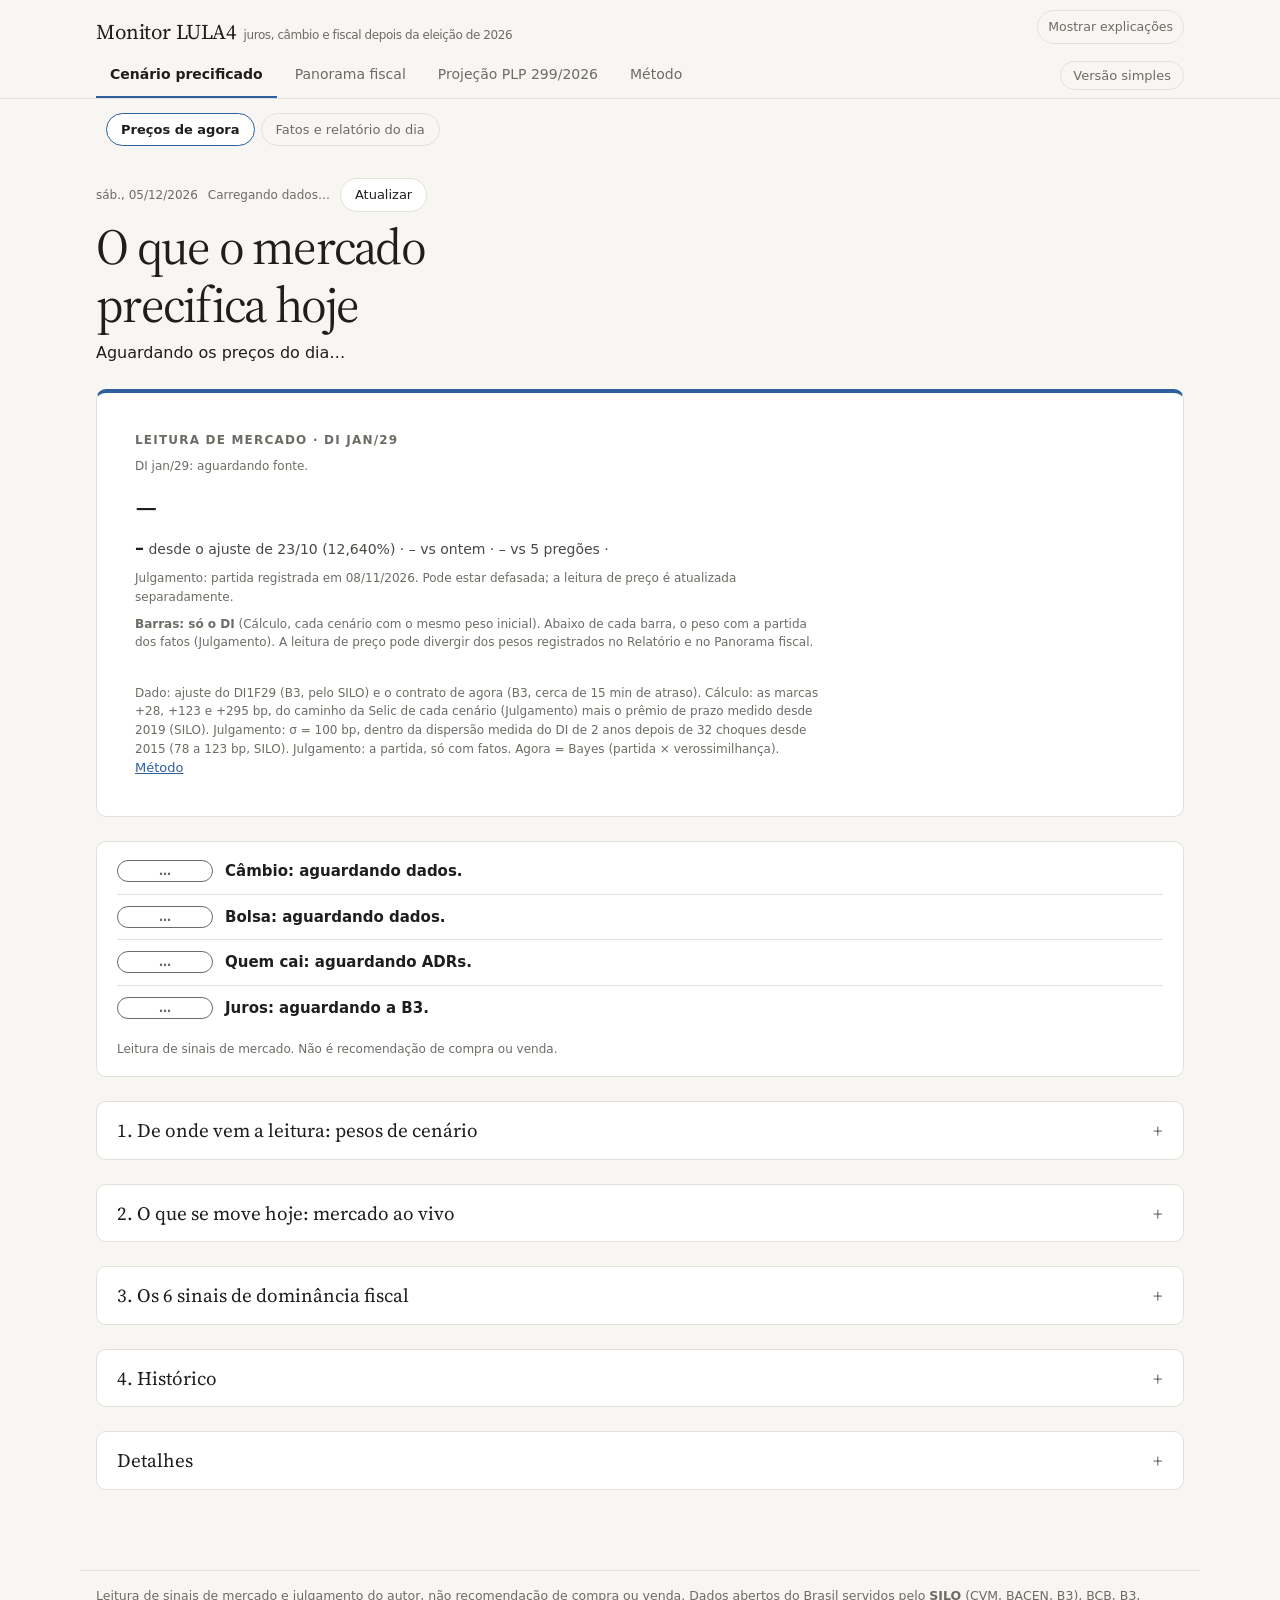
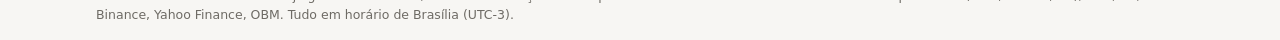
==== commit 8189a1b6: "One debt simulator with every channel, and pages in logical order assets/sim.js: the PLP 299/2026 pa" ====
--- a/index.html
+++ b/index.html
@@ -207,7 +207,7 @@
     <div class="hv" id="hx-sc">–</div>
     <div class="hs"><b id="hx-bp">–</b> desde o ajuste de 23/10 (12,640%) · <span id="hx-d1">–</span> vs ontem · <span id="hx-d5">–</span> vs 5 pregões · <span id="hx-pos"></span></div>
     <p class="src" id="weights-status" role="status">Partida: aguardando arquivo de pesos.</p>
-    <p class="src"><b>Barras: só o DI</b> (Cálculo, cada cenário com o mesmo peso inicial). Abaixo de cada barra, o peso com a partida dos fatos (Julgamento). A leitura de preço pode divergir dos pesos registrados no Relatório e em Fiscal.</p>
+    <p class="src"><b>Barras: só o DI</b> (Cálculo, cada cenário com o mesmo peso inicial). Abaixo de cada barra, o peso com a partida dos fatos (Julgamento). A leitura de preço pode divergir dos pesos registrados no Relatório e no Panorama fiscal.</p>
     <div class="bars" id="hx-bars"></div>
     <p class="src">Dado: ajuste do DI1F29 (B3, pelo SILO) e o contrato de agora (B3, cerca de 15 min de atraso). Cálculo: as marcas +28, +123 e +295 bp, do caminho da Selic de cada cenário (Julgamento) mais o prêmio de prazo medido desde 2019 (SILO). Julgamento: σ = 100 bp, dentro da dispersão medida do DI de 2 anos depois de 32 choques desde 2015 (78 a 123 bp, SILO). Julgamento: a partida, só com fatos. Agora = Bayes (partida × verossimilhança). <a class="how" href="#m6">Método</a></p>
   </div>
@@ -230,7 +230,7 @@
   </div>
   </section>
 
-  <section class="sec" id="s-sc"><details class="box"><summary><h2 id="h-sc">Pesos de cenário</h2></summary><div>
+  <section class="sec" id="s-sc"><details class="box"><summary><h2 id="h-sc">1. De onde vem a leitura: pesos de cenário</h2></summary><div>
     <p class="lead">O peso de partida vem do relatório diário de juros (só fatos, escala de 3 degraus). O peso de agora aplica a regra de mercado a ele. A coluna "O DI precifica" mostra o cenário que a alta do DI jan/29 desde <span id="el-d">23/10</span> já paga. <a class="how" href="#m6">Como funciona</a></p>
     <div class="panel">
     <div class="tw"><table class="cards">
@@ -246,28 +246,7 @@
     </div>
   </div></details></section>
 
-  <section class="sec" id="s-dom"><details class="box"><summary><h2 id="h-dom">Dominância fiscal</h2></summary><div>
-    <p class="lead">Há dominância fiscal quando subir o juro deixa de proteger o real: o juro sobe, o real cai e a inflação esperada sobe, tudo junto. O placar acende cada um dos 6 sinais de mercado que mostram isso. <a class="how" href="#m10">Como funciona</a></p>
-    <div class="panel">
-    <div class="dom">
-      <div class="score" id="dom-score"><span class="sn" id="dom-n">–</span><span class="sd" id="dom-of">sinais acesos</span></div>
-      <ul class="sig" id="dom-list"><li class="na"><span class="t">Aguardando o SILO e a B3…</span></li></ul>
-    </div>
-    <div id="dom-out" class="verdict warn" style="margin-top:12px" hidden></div>
-    <h3>Juro de 2 anos: nominal, real e inflação implícita</h3>
-    <div class="tw"><table class="compact">
-      <thead><tr><th>Taxa</th><th class="n">23/10</th><th class="n">Último fech.</th><th class="n">Agora</th><th class="n">Desde 23/10</th></tr></thead>
-      <tbody id="dom-tab"><tr><td>Aguardando o SILO…</td></tr></tbody>
-    </table></div>
-    <h3>Correlação de 20 dias entre o DI de 2 anos e o dólar</h3>
-    <div class="legend"><span style="--c:var(--s1)">Correlação dos movimentos diários</span><span class="dash" style="--c:var(--muted)">Zero</span></div>
-    <div class="chart" id="c-corr"></div>
-    <div class="err" id="e-silo" hidden></div>
-    <p class="note" id="dom-src">Histórico: SILO (curvas PRE e DPL da B3, vértice de 720 dias, e PTAX do BCB), 2 anos de dados diários. Hoje: variação do DI jan/29 e do DAP de cerca de 2 anos (B3) e o dólar de agora.</p>
-    </div>
-  </div></details></section>
-
-  <section class="sec" id="s-live"><details class="box"><summary><h2 id="h-live">Mercado ao vivo</h2></summary><div>
+  <section class="sec" id="s-live"><details class="box"><summary><h2 id="h-live">2. O que se move hoje: mercado ao vivo</h2></summary><div>
     <p class="lead">Juros, câmbio e bolsa, com cerca de 15 minutos de atraso na B3. Cada cartão diz de onde vem o número.</p>
     <div class="panel" id="s-di"><h3 class="ct">Juros</h3>
     <p class="lead">Um dólar mais alto já sobe o DI, porque traz mais inflação. A parte que sobra não é explicada pelo câmbio. Ela inclui prêmio fiscal, mas também Selic e inflação esperada. <a class="how" href="#m5">Como funciona</a></p>
@@ -363,7 +342,28 @@
     </div>
   </div></details></section>
 
-  <section class="sec" id="s-hist"><details class="box"><summary><h2 id="h-hist">Histórico</h2></summary><div>
+  <section class="sec" id="s-dom"><details class="box"><summary><h2 id="h-dom">3. Os 6 sinais de dominância fiscal</h2></summary><div>
+    <p class="lead">Há dominância fiscal quando subir o juro deixa de proteger o real: o juro sobe, o real cai e a inflação esperada sobe, tudo junto. O placar acende cada um dos 6 sinais de mercado que mostram isso. <a class="how" href="#m10">Como funciona</a></p>
+    <div class="panel">
+    <div class="dom">
+      <div class="score" id="dom-score"><span class="sn" id="dom-n">–</span><span class="sd" id="dom-of">sinais acesos</span></div>
+      <ul class="sig" id="dom-list"><li class="na"><span class="t">Aguardando o SILO e a B3…</span></li></ul>
+    </div>
+    <div id="dom-out" class="verdict warn" style="margin-top:12px" hidden></div>
+    <h3>Juro de 2 anos: nominal, real e inflação implícita</h3>
+    <div class="tw"><table class="compact">
+      <thead><tr><th>Taxa</th><th class="n">23/10</th><th class="n">Último fech.</th><th class="n">Agora</th><th class="n">Desde 23/10</th></tr></thead>
+      <tbody id="dom-tab"><tr><td>Aguardando o SILO…</td></tr></tbody>
+    </table></div>
+    <h3>Correlação de 20 dias entre o DI de 2 anos e o dólar</h3>
+    <div class="legend"><span style="--c:var(--s1)">Correlação dos movimentos diários</span><span class="dash" style="--c:var(--muted)">Zero</span></div>
+    <div class="chart" id="c-corr"></div>
+    <div class="err" id="e-silo" hidden></div>
+    <p class="note" id="dom-src">Histórico: SILO (curvas PRE e DPL da B3, vértice de 720 dias, e PTAX do BCB), 2 anos de dados diários. Hoje: variação do DI jan/29 e do DAP de cerca de 2 anos (B3) e o dólar de agora.</p>
+    </div>
+  </div></details></section>
+
+  <section class="sec" id="s-hist"><details class="box"><summary><h2 id="h-hist">4. Histórico</h2></summary><div>
     <p class="lead">O painel grava uma leitura a cada 5 minutos enquanto você o tem aberto, neste navegador. O histórico base vem de um arquivo do site, com as leituras feitas até 28/10/2026. Antes disso e nos dias sem leitura, o SILO completa com o fechamento diário desde 01/09/2026. <a class="how" href="#m11">Como funciona</a></p>
     <div class="panel">
     <div class="legend"><span style="--c:var(--s1)">Dólar (R$)</span></div>
